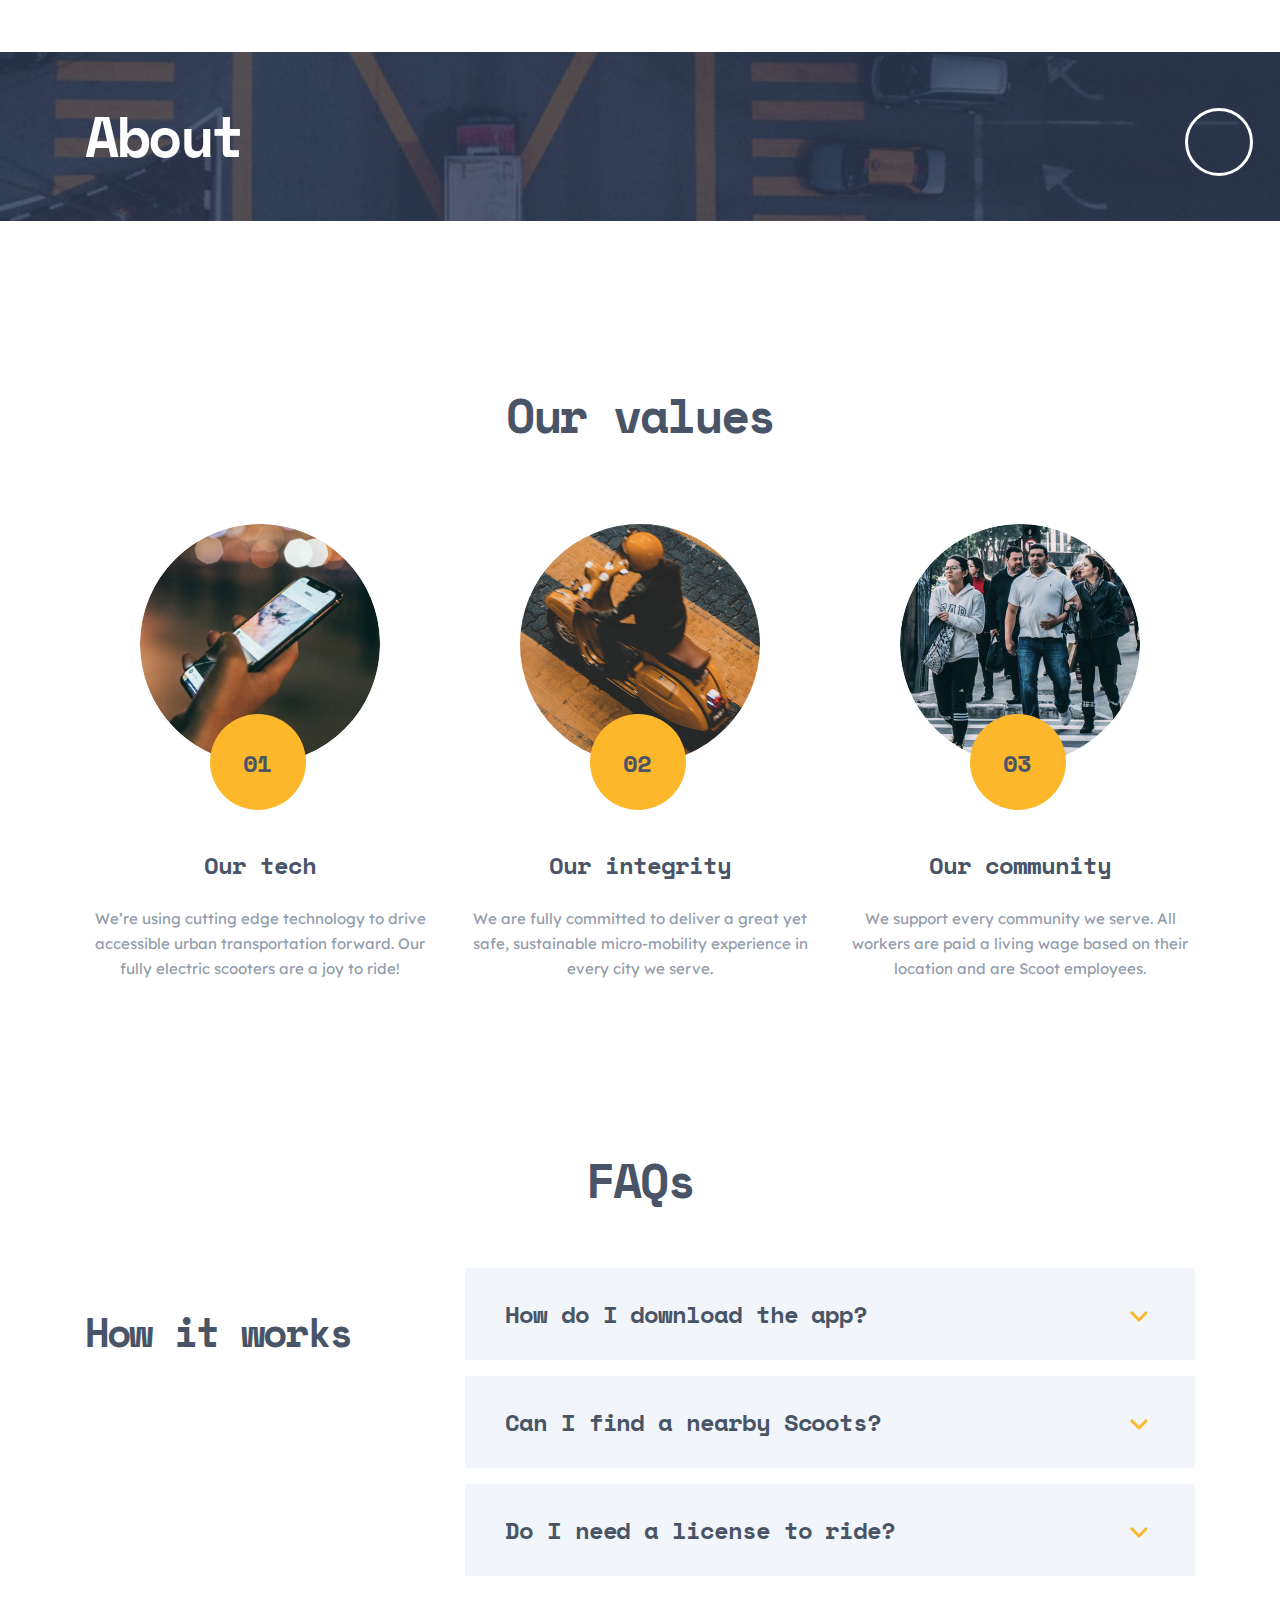
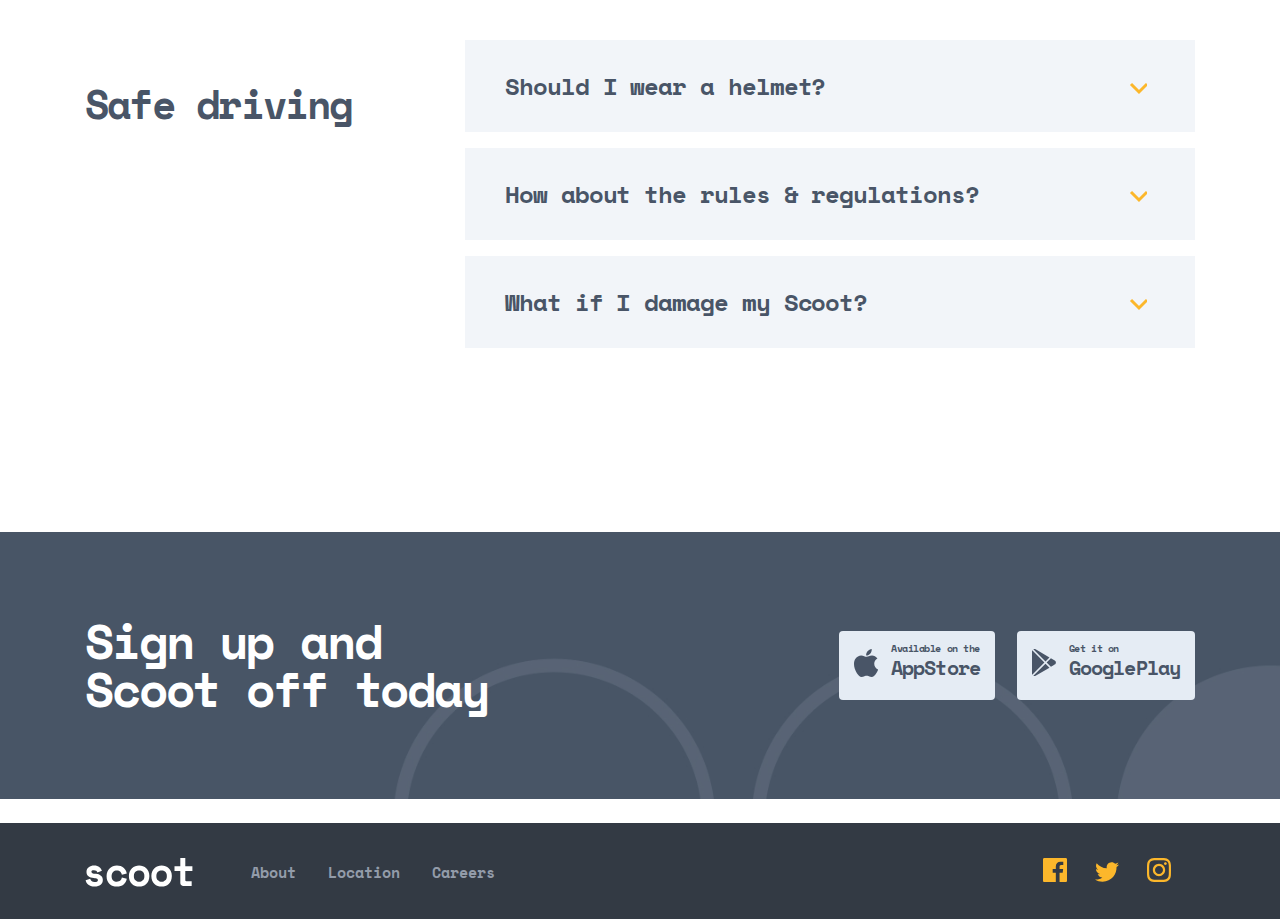
==== about.html @ e7c48f2f "dsadas" ====
<!DOCTYPE html>
<html lang="en">

<head>
  <meta charset="UTF-8">
  <meta http-equiv="X-UA-Compatible" content="IE=edge">
  <meta name="viewport" content="width=device-width, initial-scale=1.0">
  <title>About Page</title>
  <link rel="stylesheet" href="./css/normalize.css">
  <link rel="stylesheet" href="./css/main.css">
  <!-- <link rel="stylesheet" href="./css/main.min.css"> -->
</head>

<body>
  <!-- Start Header Section -->
  <header id="site-header">

  </header>
  <!-- End of Header Section -->


  <!-- Start Main Section -->
  <main id="site-main">
    <!-- Start Hero Section -->
    <section class="hero" id="hero">
      <div class="container">
        <h2 class="hero__heading">About</h2>
      </div>
    </section>

    <section class="value">
      <div class="container">
        <h2 class="value__heading">
          Our values
        </h2>

        <ul class="value__list">
          <li class="value__item">
            <img class="value__image" src="./images/value-one.jpg" width="240" height="240" alt="Value card image">
            <h3 class="value__subheading">
              Our tech
            </h3>
            <p class="value__desc">
              We’re using cutting edge technology to drive accessible urban transportation forward. Our fully electric
              scooters are a joy to ride!
            </p>
          </li>

          <li class="value__item">
            <img class="value__image" src="./images/value-two.jpg" width="240" height="240" alt="Value card image">
            <h3 class="value__subheading">
              Our integrity
            </h3>
            <p class="value__desc">
              We are fully committed to deliver a great yet safe, sustainable micro-mobility experience in every city
              we serve.
            </p>
          </li>

          <li class="value__item">
            <img class="value__image" src="./images/value-three.jpg" width="240" height="240" alt="Value card image">
            <h3 class="value__subheading">
              Our community
            </h3>
            <p class="value__desc">
              We support every community we serve. All workers are paid a living wage based on their location and are
              Scoot employees.
            </p>
          </li>
        </ul>
      </div>
    </section>

    <section class="faq">
      <div class="container">
        <h2 class="faq__heading faq__heading--modifier">FAQs</h2>
        <div class="faq__box">
          <h3 class="faq__subheading">
            How it works
          </h3>

          <ul class="faq__list">
            <li class="faq__item">
              <details class="faq__details">
                <summary class="faq__summary">
                  How do I download the app?
                </summary>
                <p class="faq__desc">
                  Yes, please do! All cities have different laws. But we strongly strongly strongly recommend always
                  wearing a helmet regardless of the local laws. We like you and we want you to be as safe as possible
                  while Scooting.
                </p>
              </details>
            </li>

            <li class="faq__item">
              <details class="faq__details">
                <summary class="faq__summary">
                  Can I find a nearby Scoots?
                </summary>
                <p class="faq__desc">
                  Yes, please do! All cities have different laws. But we strongly strongly strongly recommend always
                  wearing a helmet regardless of the local laws. We like you and we want you to be as safe as possible
                  while Scooting.
                </p>
              </details>
            </li>

            <li class="faq__item">
              <details class="faq__details">
                <summary class="faq__summary">
                  Do I need a license to ride?
                </summary>
                <p class="faq__desc">
                  Yes, please do! All cities have different laws. But we strongly strongly strongly recommend always
                  wearing a helmet regardless of the local laws. We like you and we want you to be as safe as possible
                  while Scooting.
                </p>
              </details>
            </li>
          </ul>
        </div>

        <div class="faq__box">
          <h3 class="faq__subheading">
            Safe driving
          </h3>

          <ul class="faq__list">
            <li class="faq__item">
              <details class="faq__details">
                <summary class="faq__summary">
                  Should I wear a helmet?
                </summary>
                <p class="faq__desc">
                  Yes, please do! All cities have different laws. But we strongly strongly strongly recommend always
                  wearing a helmet regardless of the local laws. We like you and we want you to be as safe as possible
                  while Scooting.
                </p>
              </details>
            </li>

            <li class="faq__item">
              <details class="faq__details">
                <summary class="faq__summary">
                  How about the rules & regulations?
                </summary>
                <p class="faq__desc">
                  Yes, please do! All cities have different laws. But we strongly strongly strongly recommend always
                  wearing a helmet regardless of the local laws. We like you and we want you to be as safe as possible
                  while Scooting.
                </p>
              </details>
            </li>

            <li class="faq__item">
              <details class="faq__details">
                <summary class="faq__summary">
                  What if I damage my Scoot?
                </summary>
                <p class="faq__desc">
                  Yes, please do! All cities have different laws. But we strongly strongly strongly recommend always
                  wearing a helmet regardless of the local laws. We like you and we want you to be as safe as possible
                  while Scooting.
                </p>
              </details>
            </li>
          </ul>
        </div>
      </div>
    </section>

    <!-- <section class="courses">
      <div class="container">
        <ul class="courses__list">
          <li class="courses__item">
            <div class="courses__content">
              <h3 class="courses__subheading">General Manager
              </h3>
              <p class="courses__desc">
                Jakarta, Indonesia
              </p>
            </div>
            <a class="courses__btn" href="#">Apply</a>
          </li>

          <li class="courses__item">
            <div class="courses__content">
              <h3 class="courses__subheading">UI/UX Designer
              </h3>
              <p class="courses__desc">
                Yokohama, Japan
              </p>
            </div>
            <a class="courses__btn" href="#">Apply</a>
          </li>

          <li class="courses__item">
            <div class="courses__content">
              <h3 class="courses__subheading">Blog Content Copywriter
              </h3>
              <p class="courses__desc">
                New York, United States
              </p>
            </div>
            <a class="courses__btn" href="#">Apply</a>
          </li>

          <li class="courses__item">
            <div class="courses__content">
              <h3 class="courses__subheading">Graphic Designer
              </h3>
              <p class="courses__desc">
                New York, United States
              </p>
            </div>
            <a class="courses__btn" href="#">Apply</a>
          </li>

          <li class="courses__item">
            <div class="courses__content">
              <h3 class="courses__subheading">Fleet Supervisor
              </h3>
              <p class="courses__desc">
                Jakarta, Indonesia
              </p>
            </div>
            <a class="courses__btn" href="#">Apply</a>
          </li>

          <li class="courses__item">
            <div class="courses__content">
              <h3 class="courses__subheading">UX Analyst
              </h3>
              <p class="courses__desc">
                London, United Kingdom
              </p>
            </div>
            <a class="courses__btn" href="#">Apply</a>
          </li>
        </ul>
      </div>
    </section> -->

    <article class="article">
      <div class="container">
        <div class="article__box">
          <div class="article__heading">
            <h2 class="article__title">
              Sign up and Scoot off today
            </h2>
          </div>

          <div class="article__links">
            <a class="article__link" href="https://www.apple.com/ru/app-store/" target="blank">
              <p class="article__subdesc">
                Available on the
              </p>
              <p class="article__download__type">
                AppStore
              </p>
            </a>

            <a class="article__link" href="https://play.google.com/store/games?hl=ru&gl=US" target="blank">
              <p class="article__subdesc">
                Get it on
              </p>
              <p class="article__download__type">
                GooglePlay
              </p>
            </a>


          </div>
        </div>
      </div>
    </article>
    <!-- End of Hero Section -->
  </main>

  <!-- End of Main Section -->

  <!-- Start Footer Section -->
  <footer class="footer" id="site-footer">
    <div class="container">
      <div class="footer__main-box">
        <div class="footer__box">
          <div class="footer__route">
            <a href="./index.html">
              <img src="./images/site-footer-logo.svg" width="108" height="29" alt="Site footer logo">
            </a>

            <nav>
              <ul class="footer__list">
                <li class="footer__item">
                  <a class="footer__link" href="#">About</a>
                </li>

                <li class="footer__item">
                  <a class="footer__link" href="#">Location</a>
                </li>

                <li class="footer__item">
                  <a class="footer__link" href="#">Careers</a>
                </li>
              </ul>
            </nav>
          </div>
        </div>

        <div class="footer__social__box">
          <a class="footer__social__item" href="https://www.facebook.com/" target="blank">
            <svg width="24" height="24" viewBox="0 0 24 24" fill="currentColor" xmlns="http://www.w3.org/2000/svg">
              <path
                d="M22.675 0H1.325C0.593 0 0 0.593 0 1.325V22.676C0 23.407 0.593 24 1.325 24H12.82V14.706H9.692V11.084H12.82V8.413C12.82 5.313 14.713 3.625 17.479 3.625C18.804 3.625 19.942 3.724 20.274 3.768V7.008L18.356 7.009C16.852 7.009 16.561 7.724 16.561 8.772V11.085H20.148L19.681 14.707H16.561V24H22.677C23.407 24 24 23.407 24 22.675V1.325C24 0.593 23.407 0 22.675 0Z"
                fill="currentColor" />
            </svg>

          </a>

          <a class="footer__social__item" href="https://twitter.com/?lang=ru" target="blank">
            <svg width="24" height="20" viewBox="0 0 24 20" fill="currentColor" xmlns="http://www.w3.org/2000/svg">
              <path
                d="M24 2.557C23.117 2.949 22.168 3.213 21.172 3.332C22.189 2.723 22.97 1.758 23.337 0.608001C22.386 1.172 21.332 1.582 20.21 1.803C19.313 0.846001 18.032 0.248001 16.616 0.248001C13.437 0.248001 11.101 3.214 11.819 6.293C7.728 6.088 4.1 4.128 1.671 1.149C0.381 3.362 1.002 6.257 3.194 7.723C2.388 7.697 1.628 7.476 0.965 7.107C0.911 9.388 2.546 11.522 4.914 11.997C4.221 12.185 3.462 12.229 2.69 12.081C3.316 14.037 5.134 15.46 7.29 15.5C5.22 17.123 2.612 17.848 0 17.54C2.179 18.937 4.768 19.752 7.548 19.752C16.69 19.752 21.855 12.031 21.543 5.106C22.505 4.411 23.34 3.544 24 2.557Z"
                fill="currentColor" />
            </svg>

          </a>

          <a class="footer__social__item" href="https://www.instagram.com/" target="blank">
            <svg width="24" height="24" viewBox="0 0 24 24" fill="currentColor" xmlns="http://www.w3.org/2000/svg">
              <path fill-rule="evenodd" clip-rule="evenodd"
                d="M12 0C8.741 0 8.333 0.014 7.053 0.072C2.695 0.272 0.273 2.69 0.073 7.052C0.014 8.333 0 8.741 0 12C0 15.259 0.014 15.668 0.072 16.948C0.272 21.306 2.69 23.728 7.052 23.928C8.333 23.986 8.741 24 12 24C15.259 24 15.668 23.986 16.948 23.928C21.302 23.728 23.73 21.31 23.927 16.948C23.986 15.668 24 15.259 24 12C24 8.741 23.986 8.333 23.928 7.053C23.732 2.699 21.311 0.273 16.949 0.073C15.668 0.014 15.259 0 12 0ZM12 2.163C15.204 2.163 15.584 2.175 16.85 2.233C20.102 2.381 21.621 3.924 21.769 7.152C21.827 8.417 21.838 8.797 21.838 12.001C21.838 15.206 21.826 15.585 21.769 16.85C21.62 20.075 20.105 21.621 16.85 21.769C15.584 21.827 15.206 21.839 12 21.839C8.796 21.839 8.416 21.827 7.151 21.769C3.891 21.62 2.38 20.07 2.232 16.849C2.174 15.584 2.162 15.205 2.162 12C2.162 8.796 2.175 8.417 2.232 7.151C2.381 3.924 3.896 2.38 7.151 2.232C8.417 2.175 8.796 2.163 12 2.163ZM5.838 12C5.838 8.597 8.597 5.838 12 5.838C15.403 5.838 18.162 8.597 18.162 12C18.162 15.404 15.403 18.163 12 18.163C8.597 18.163 5.838 15.403 5.838 12ZM12 16C9.791 16 8 14.21 8 12C8 9.791 9.791 8 12 8C14.209 8 16 9.791 16 12C16 14.21 14.209 16 12 16ZM16.965 5.595C16.965 4.8 17.61 4.155 18.406 4.155C19.201 4.155 19.845 4.8 19.845 5.595C19.845 6.39 19.201 7.035 18.406 7.035C17.61 7.035 16.965 6.39 16.965 5.595Z"
                fill="currentColor" />
            </svg>
          </a>
        </div>
      </div>
    </div>
  </footer>
  <!-- End of Footer Section-->

</body>

</html>
---- css/main.css ----
/* Variables */
:root {
  --main-white-color: #ffffff;
  --main-text-yellow-color : #FCB72B;
  --main-darkNavy-color : #495567;
  --main-dimGrey-color : #939CAA;
  --main-lightGrey-color : #E5ECF4;;
  --main-snow-color : #F2F5F9;;
  --main-lgihtYellow-color : #FFF4DF;
}


@font-face {
  font-family: 'Space Mono';
  font-style: normal;
  font-weight: 400;
  src: url('../fonts/space-mono-v11-latin-regular.woff2') format('woff2'),
  url('../fonts/space-mono-v11-latin-regular.woff') format('woff');
}

@font-face {
  font-family: 'Space Mono';
  font-style: normal;
  font-weight: 700;
  src: url('../fonts/space-mono-v11-latin-700.woff2') format('woff2'),
  url('../fonts/space-mono-v11-latin-700.woff') format('woff');
}

@font-face {
  font-family: 'Lexend Deca';
  font-style: normal;
  font-weight: 400;
  src: url('../fonts/lexend-deca-v16-latin-regular.woff2') format('woff2'),
  url('../fonts/lexend-deca-v16-latin-regular.woff') format('woff');
}

/* General */
* {
  box-sizing: border-box;
}

html {
  height: 100%;
}

img {
  display: block;
  height: auto;
}

ul{
  margin: 0;
  padding: 0;
  list-style: none;
}

a{
  display: inline-block;
  text-decoration: none;
}

body {
  display: flex;
  flex-direction: column;
  height: 100%;
  margin: 0;
  padding: 0;
  overflow-x: hidden;
}

.visually-hidden {
  position: absolute;
  width: 1px;
  height: 1px;
  margin: -1px;
  padding: 0;
  border: 0;
  white-space: nowrap;
  clip-path: inset(100%);
  clip: rect(0 0 0 0);
  overflow: hidden;
}

/* Container */
.container {
  max-width: 1150px;
  margin: 0 auto;
  padding: 0 20px;
}

/* Sticky-Footer */
.site-main {
  flex-grow: 1;
}

.hero{
  position: relative;
  padding: 62px 0;
  background-image: url("../images/about-bg.jpg");
  background-repeat: no-repeat;
  background-size: contain;
  background-position: center;
}

.hero--careers{
  background-image: url("../images/careers-bg.jpg");
}

.hero::after{
  position: absolute;
  content: "";
  top: 40%;
  right: calc(50% + -798px);
  width: 62px;
  height: 62px;
  border-radius: 50%;
  background-color: var(--main-white-color);
  border: 3px solid var(--main-white-color);
  border-color: var(--main-white-color);
  cursor: pointer;
}

.hero::before{
  position: absolute;
  content: "";
  top: 40%;
  right: calc(50% + -708px);
  width: 62px;
  height: 62px;
  border-radius: 50%;
  background-color: transparent;
  border: 3px solid var(--main-white-color);
  border-color: var(--main-white-color);
  cursor: pointer;
}

.hero__heading{
  position: relative;
  font-family: 'Space Mono';
  font-weight: 700;
  font-size: 56px;
  line-height: 56px;
  letter-spacing: -2.5px;
  color: var(--main-white-color);
}

.hero__heading::after{
  position: absolute;
  content: "";
  top: 0%;
  right: -58px;
  width: 62px;
  height: 62px;
  border-radius: 50%;
  background-color: transparent;
  border: 3px solid var(--main-white-color);
  border-color: var(--main-white-color);
  cursor: pointer;
}

.value{
  padding-top: 78px;
}

.value__heading,
.faq__heading
{
  margin-bottom: 85px;
  font-family: 'Space Mono';
  font-weight: 700;
  font-size: 48px;
  line-height: 48px;
  text-align: center;
  letter-spacing: -2.14286px;
  color: var(--main-darkNavy-color);
}

.faq__heading--modifier{
  margin-bottom: 64px;
}

.value__list{
  display: flex;
  align-items: center;
}

.value__item{
  position: relative;
  width: 350px;
}

.value__item:nth-child(1):before{
  position: absolute;
  top: 190px;
  left: 125px;
  width: 96px;
  height: 96px;
  content: "";
  background-color: var(--main-text-yellow-color);
  border-radius: 50px;
}

.value__item:nth-child(1)::after{
  position: absolute;
  top: 225px;
  right: 47%;
  content: "01";
  font-family: 'Space Mono';
  font-weight: 700;
  font-size: 24px;
  line-height: 28px;
  text-align: center;
  letter-spacing: -1.07143px;
  color: var(--main-darkNavy-color);
}

.value__item:nth-child(2):before{
  position: absolute;
  top: 190px;
  left: 125px;
  width: 96px;
  height: 96px;
  content: "";
  background-color: var(--main-text-yellow-color);
  border-radius: 50px;
}

.value__item:nth-child(2)::after{
  position: absolute;
  top: 225px;
  right: 47%;
  content: "02";
  font-family: 'Space Mono';
  font-weight: 700;
  font-size: 24px;
  line-height: 28px;
  text-align: center;
  letter-spacing: -1.07143px;
  color: var(--main-darkNavy-color);
}

.value__item:nth-child(3):before{
  position: absolute;
  top: 190px;
  left: 125px;
  width: 96px;
  height: 96px;
  content: "";
  background-color: var(--main-text-yellow-color);
  border-radius: 50px;
}

.value__item:nth-child(3)::after{
  position: absolute;
  top: 225px;
  right: 47%;
  content: "03";
  font-family: 'Space Mono';
  font-weight: 700;
  font-size: 24px;
  line-height: 28px;
  text-align: center;
  letter-spacing: -1.07143px;
  color: var(--main-darkNavy-color);
}


.value__item:nth-child(2){
  margin-right: 30px;
  margin-left: 30px;
}

.value__image{
  margin: 0 auto;
  border-radius: 50%;
}

.value__subheading{
  margin-top: 87px;
  margin-bottom: 27px;
  font-family: 'Space Mono';
  font-weight: 700;
  font-size: 24px;
  line-height: 28px;
  text-align: center;
  letter-spacing: -1.07143px;
  color: var(--main-darkNavy-color);
}

.value__desc{
  font-family: 'Lexend Deca';
  font-weight: 400;
  font-size: 15px;
  line-height: 25px;
  text-align: center;
  color: var(--main-dimGrey-color);
}


.faq{
  padding-top: 120px;
  padding-bottom: 160px;
}

.faq__box{
  display: flex;
  justify-content: space-between;
  margin-bottom: 64px;
}

.faq__box:last-child{
  margin-bottom: 0px;
}

.faq__subheading{
  font-family: 'Space Mono';
  font-weight: 700;
  font-size: 40px;
  line-height: 48px;
  letter-spacing: -1.78571px;
  color: var(--main-darkNavy-color);
}

.faq__item{
  width: 730px;
  margin-bottom: 16px;
  padding-top: 32px;
  padding-bottom: 32px;
  padding-left: 40px;
  background-color: var(--main-snow-color);
}

.faq__item:hover{
  background-color: var(--main-lgihtYellow-color);
  cursor: pointer;
}

.faq__item:last-child{
  margin-bottom: 0;
}

.faq__details{
  width: 650px;
}

.faq__summary{
  position: relative;
  font-family: 'Space Mono';
  font-weight: 700;
  font-size: 24px;
  line-height: 28px;
  letter-spacing: -1.07143px;
  color: var(--main-darkNavy-color);
  list-style: none;
}

.faq__summary::after{
  position: absolute;
  content: "";
  background: url("../images/open-icon.svg") no-repeat;
  width: 26px;
  height: 18px;
  right: 0;
  top: 10px;
  transition: transform 0.8s ease;
}

.faq__details[open] .faq__summary::after{
 transform: rotate(180deg);
}

.faq__desc{
  font-family: 'Lexend Deca';
  font-weight: 400;
  font-size: 15px;
  line-height: 25px;
  color: var(--main-darkNavy-color);
}

.courses{
  padding-top: 120px;
}

.courses__item{
  margin: 0 auto;
  display: flex;
  align-items: center;
  justify-content: space-between;
  margin-bottom: 24px;
  padding-bottom: 7px;
  padding-right: 64px;
  padding-left: 40px;
  background-color: var(--main-snow-color);
}

.courses__subheading{
  margin-bottom: -10px;
  font-family: 'Space Mono';
  font-weight: 700;
  font-size: 24px;
  line-height: 28px;
  letter-spacing: -1.07143px;
  color: var(--main-darkNavy-color);
}

.courses__desc{
  font-family: 'Lexend Deca';
  font-weight: 400;
  font-size: 15px;
  line-height: 25px;
  color: var(--main-darkNavy-color);
}

.courses__btn{
  padding: 14px 67px;
  background-color: var(--main-text-yellow-color);
  font-family: 'Space Mono';
  font-weight: 700;
  font-size: 15px;
  line-height: 25px;
  text-align: center;
  color: var(--main-white-color);
  border: 2px solid transparent;
}

.courses__btn:hover{
  border: 2px solid var(--main-text-yellow-color);
  color: var(--main-text-yellow-color);
  background-color: transparent;
}

.article{
  padding: 70px 0;
  background-image: url("../images/article-bg.jpg");
  background-repeat: no-repeat;
  background-position: center;
  background-size: contain;
}

.article__box{
  display: flex;
  align-items: center;
  justify-content: space-between;
}

.article__link{
  position: relative;
  padding-left: 52px;
  padding-right: 15px;
  background: var(--main-lightGrey-color);
  border-radius: 4px;  
}

.article__link::before{
  position: absolute;
  top: 18px;
  left: 15px;
  content: "";
  background-image: url("../images/ios.svg");
  background-repeat: no-repeat;
  width: 24px;
  height: 35px;
}

.article__link:nth-child(2)::before{
  position: absolute;
  top: 18px;
  left: 15px;
  content: "";
  background-image: url("../images/google-play.svg");
  background-repeat: no-repeat;
  width: 24px;
  height: 35px;
}

.article__link:nth-child(2){
  margin-left: 18px;
}

.article__subdesc{
  margin-bottom: -20px;
  font-family: 'Space Mono';
  font-style: normal;
  font-weight: 700;
  font-size: 10px;
  line-height: 15px;
  letter-spacing: -0.446429px;
  color: var(--main-darkNavy-color);
}

.article__download__type{
  font-family: 'Space Mono';
  font-style: normal;
  font-weight: 700;
  font-size: 20px;
  line-height: 24px;
  letter-spacing: -0.892857px;
  color: var(--main-darkNavy-color);
}





.article__heading{
  width: 415px;
}

.article__title{
  font-family: 'Space Mono';
  font-weight: 700;
  font-size: 48px;
  line-height: 48px;
  letter-spacing: -2.14286px;
  color: var(--main-white-color);
}

.footer{
  padding-top: 35px;
  padding-bottom: 32px;
  background-color: #333A44;
}

.footer__main-box{
  display: flex;
  align-items: center;
  justify-content: space-between;
}

.footer__box{
  display: flex;
}

.footer__route{
  display: flex;
  align-items: center;
}

.footer__list{
  display: flex;
  margin-left: 58px;
}

.footer__item{
  margin-right: 32px;
}

.footer__link{
  font-family: 'Space Mono';
  font-weight: 700;
  font-size: 15px;
  line-height: 25px;
  color: var(--main-dimGrey-color);
}

.footer__social__item{
  margin-right: 24px;
  color: var(--main-text-yellow-color);
}

.footer__social__item:hover{
  color: var(--main-white-color);
}
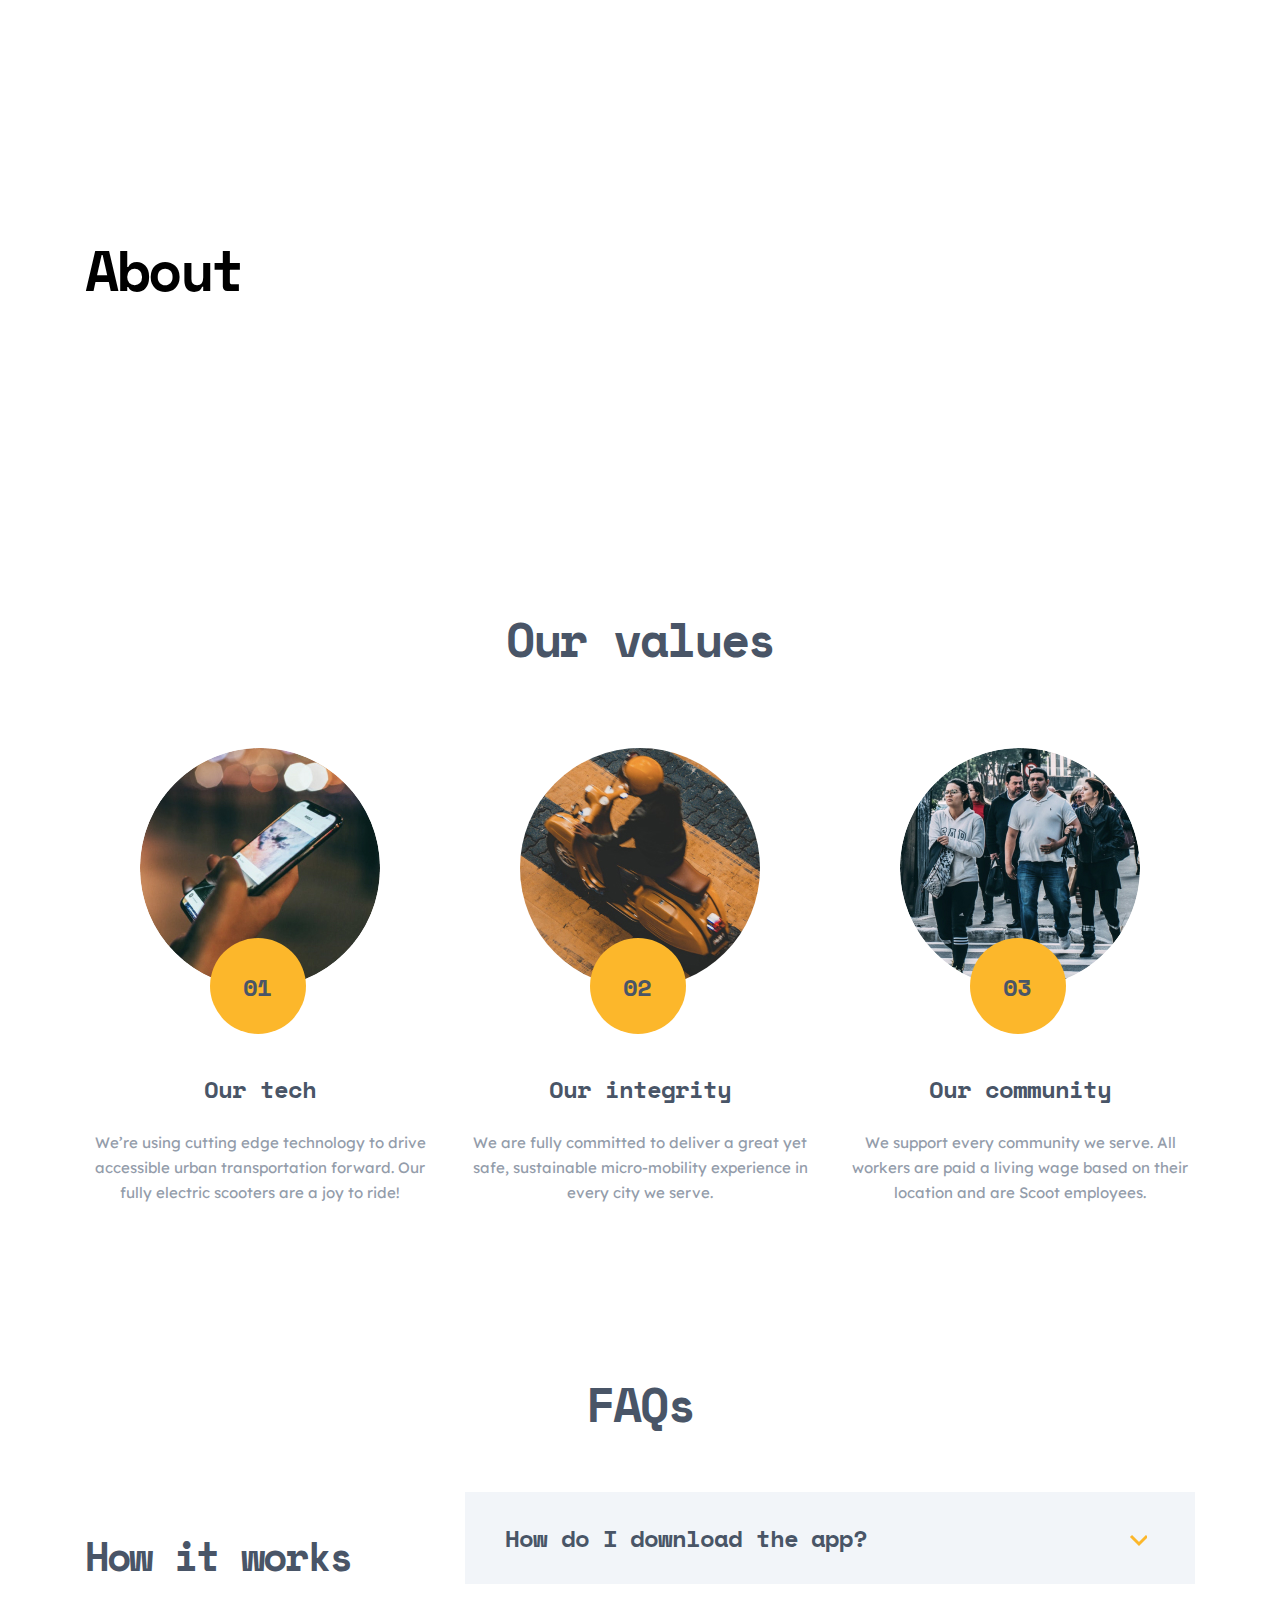
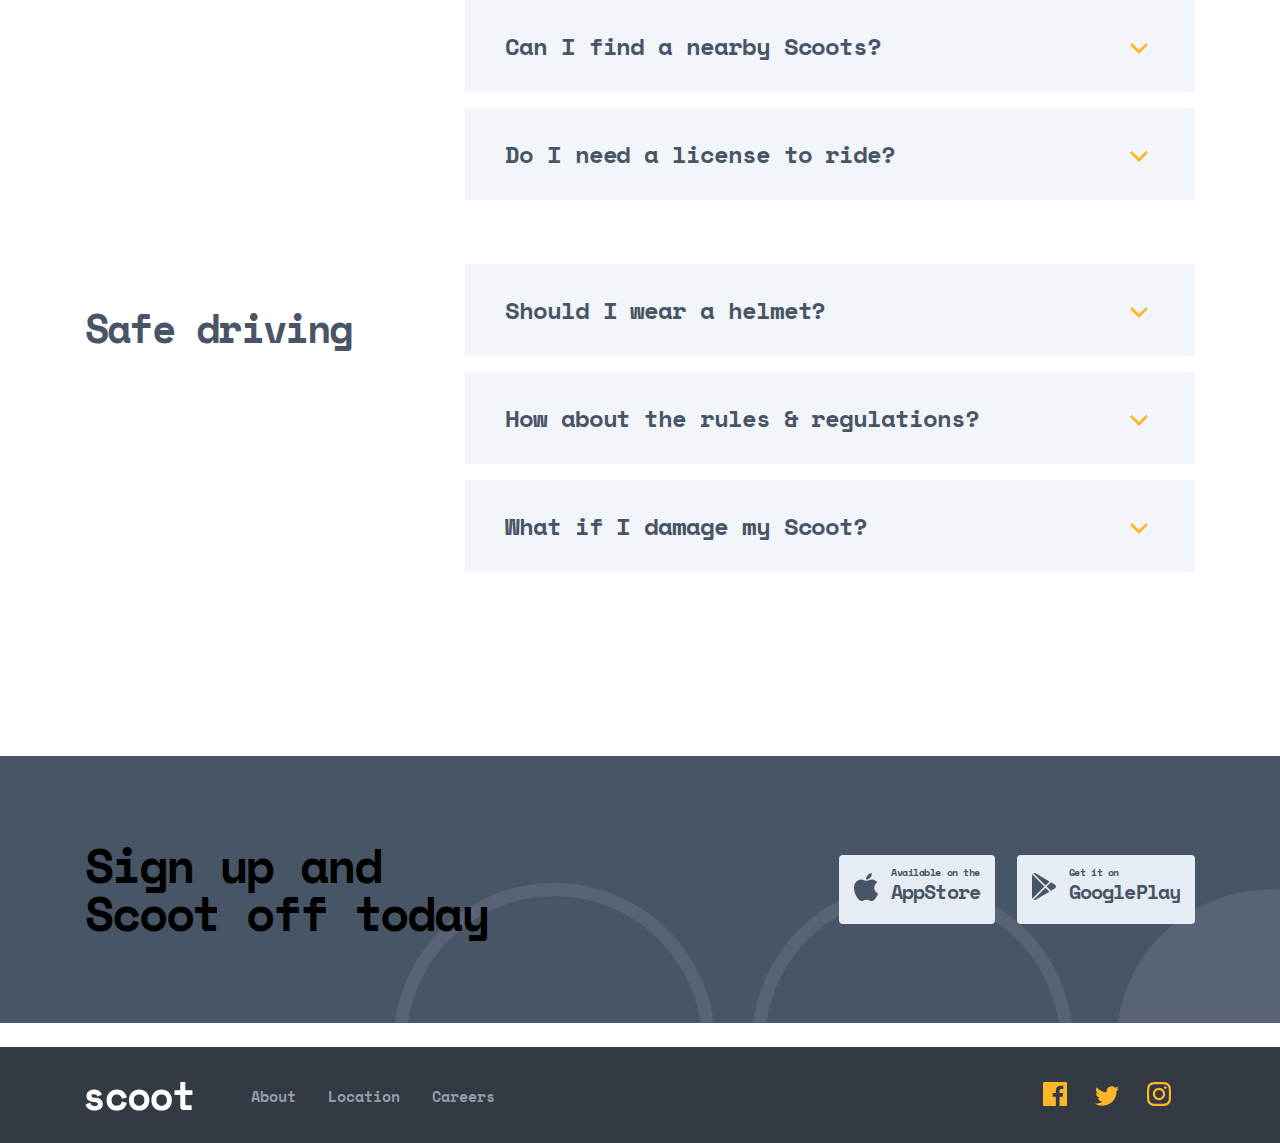
==== commit 2632be07: "mana boldi manmca" ====
--- a/about.html
+++ b/about.html
@@ -1,345 +1,366 @@
-<!DOCTYPE html>
-<html lang="en">
-
-<head>
-  <meta charset="UTF-8">
-  <meta http-equiv="X-UA-Compatible" content="IE=edge">
-  <meta name="viewport" content="width=device-width, initial-scale=1.0">
-  <title>About Page</title>
-  <link rel="stylesheet" href="./css/normalize.css">
-  <link rel="stylesheet" href="./css/main.css">
-  <!-- <link rel="stylesheet" href="./css/main.min.css"> -->
-</head>
-
-<body>
-  <!-- Start Header Section -->
-  <header id="site-header">
-
-  </header>
-  <!-- End of Header Section -->
-
-
-  <!-- Start Main Section -->
-  <main id="site-main">
-    <!-- Start Hero Section -->
-    <section class="hero" id="hero">
-      <div class="container">
-        <h2 class="hero__heading">About</h2>
-      </div>
-    </section>
-
-    <section class="value">
-      <div class="container">
-        <h2 class="value__heading">
-          Our values
-        </h2>
-
-        <ul class="value__list">
-          <li class="value__item">
-            <img class="value__image" src="./images/value-one.jpg" width="240" height="240" alt="Value card image">
-            <h3 class="value__subheading">
-              Our tech
-            </h3>
-            <p class="value__desc">
-              We’re using cutting edge technology to drive accessible urban transportation forward. Our fully electric
-              scooters are a joy to ride!
-            </p>
-          </li>
-
-          <li class="value__item">
-            <img class="value__image" src="./images/value-two.jpg" width="240" height="240" alt="Value card image">
-            <h3 class="value__subheading">
-              Our integrity
-            </h3>
-            <p class="value__desc">
-              We are fully committed to deliver a great yet safe, sustainable micro-mobility experience in every city
-              we serve.
-            </p>
-          </li>
-
-          <li class="value__item">
-            <img class="value__image" src="./images/value-three.jpg" width="240" height="240" alt="Value card image">
-            <h3 class="value__subheading">
-              Our community
-            </h3>
-            <p class="value__desc">
-              We support every community we serve. All workers are paid a living wage based on their location and are
-              Scoot employees.
-            </p>
-          </li>
-        </ul>
-      </div>
-    </section>
-
-    <section class="faq">
-      <div class="container">
-        <h2 class="faq__heading faq__heading--modifier">FAQs</h2>
-        <div class="faq__box">
-          <h3 class="faq__subheading">
-            How it works
-          </h3>
-
-          <ul class="faq__list">
-            <li class="faq__item">
-              <details class="faq__details">
-                <summary class="faq__summary">
-                  How do I download the app?
-                </summary>
-                <p class="faq__desc">
-                  Yes, please do! All cities have different laws. But we strongly strongly strongly recommend always
-                  wearing a helmet regardless of the local laws. We like you and we want you to be as safe as possible
-                  while Scooting.
-                </p>
-              </details>
-            </li>
-
-            <li class="faq__item">
-              <details class="faq__details">
-                <summary class="faq__summary">
-                  Can I find a nearby Scoots?
-                </summary>
-                <p class="faq__desc">
-                  Yes, please do! All cities have different laws. But we strongly strongly strongly recommend always
-                  wearing a helmet regardless of the local laws. We like you and we want you to be as safe as possible
-                  while Scooting.
-                </p>
-              </details>
-            </li>
-
-            <li class="faq__item">
-              <details class="faq__details">
-                <summary class="faq__summary">
-                  Do I need a license to ride?
-                </summary>
-                <p class="faq__desc">
-                  Yes, please do! All cities have different laws. But we strongly strongly strongly recommend always
-                  wearing a helmet regardless of the local laws. We like you and we want you to be as safe as possible
-                  while Scooting.
-                </p>
-              </details>
-            </li>
-          </ul>
-        </div>
-
-        <div class="faq__box">
-          <h3 class="faq__subheading">
-            Safe driving
-          </h3>
-
-          <ul class="faq__list">
-            <li class="faq__item">
-              <details class="faq__details">
-                <summary class="faq__summary">
-                  Should I wear a helmet?
-                </summary>
-                <p class="faq__desc">
-                  Yes, please do! All cities have different laws. But we strongly strongly strongly recommend always
-                  wearing a helmet regardless of the local laws. We like you and we want you to be as safe as possible
-                  while Scooting.
-                </p>
-              </details>
-            </li>
-
-            <li class="faq__item">
-              <details class="faq__details">
-                <summary class="faq__summary">
-                  How about the rules & regulations?
-                </summary>
-                <p class="faq__desc">
-                  Yes, please do! All cities have different laws. But we strongly strongly strongly recommend always
-                  wearing a helmet regardless of the local laws. We like you and we want you to be as safe as possible
-                  while Scooting.
-                </p>
-              </details>
-            </li>
-
-            <li class="faq__item">
-              <details class="faq__details">
-                <summary class="faq__summary">
-                  What if I damage my Scoot?
-                </summary>
-                <p class="faq__desc">
-                  Yes, please do! All cities have different laws. But we strongly strongly strongly recommend always
-                  wearing a helmet regardless of the local laws. We like you and we want you to be as safe as possible
-                  while Scooting.
-                </p>
-              </details>
-            </li>
-          </ul>
-        </div>
-      </div>
-    </section>
-
-    <!-- <section class="courses">
-      <div class="container">
-        <ul class="courses__list">
-          <li class="courses__item">
-            <div class="courses__content">
-              <h3 class="courses__subheading">General Manager
-              </h3>
-              <p class="courses__desc">
-                Jakarta, Indonesia
-              </p>
-            </div>
-            <a class="courses__btn" href="#">Apply</a>
-          </li>
-
-          <li class="courses__item">
-            <div class="courses__content">
-              <h3 class="courses__subheading">UI/UX Designer
-              </h3>
-              <p class="courses__desc">
-                Yokohama, Japan
-              </p>
-            </div>
-            <a class="courses__btn" href="#">Apply</a>
-          </li>
-
-          <li class="courses__item">
-            <div class="courses__content">
-              <h3 class="courses__subheading">Blog Content Copywriter
-              </h3>
-              <p class="courses__desc">
-                New York, United States
-              </p>
-            </div>
-            <a class="courses__btn" href="#">Apply</a>
-          </li>
-
-          <li class="courses__item">
-            <div class="courses__content">
-              <h3 class="courses__subheading">Graphic Designer
-              </h3>
-              <p class="courses__desc">
-                New York, United States
-              </p>
-            </div>
-            <a class="courses__btn" href="#">Apply</a>
-          </li>
-
-          <li class="courses__item">
-            <div class="courses__content">
-              <h3 class="courses__subheading">Fleet Supervisor
-              </h3>
-              <p class="courses__desc">
-                Jakarta, Indonesia
-              </p>
-            </div>
-            <a class="courses__btn" href="#">Apply</a>
-          </li>
-
-          <li class="courses__item">
-            <div class="courses__content">
-              <h3 class="courses__subheading">UX Analyst
-              </h3>
-              <p class="courses__desc">
-                London, United Kingdom
-              </p>
-            </div>
-            <a class="courses__btn" href="#">Apply</a>
-          </li>
-        </ul>
-      </div>
-    </section> -->
-
-    <article class="article">
-      <div class="container">
-        <div class="article__box">
-          <div class="article__heading">
-            <h2 class="article__title">
-              Sign up and Scoot off today
-            </h2>
-          </div>
-
-          <div class="article__links">
-            <a class="article__link" href="https://www.apple.com/ru/app-store/" target="blank">
-              <p class="article__subdesc">
-                Available on the
-              </p>
-              <p class="article__download__type">
-                AppStore
-              </p>
-            </a>
-
-            <a class="article__link" href="https://play.google.com/store/games?hl=ru&gl=US" target="blank">
-              <p class="article__subdesc">
-                Get it on
-              </p>
-              <p class="article__download__type">
-                GooglePlay
-              </p>
-            </a>
-
-
-          </div>
-        </div>
-      </div>
-    </article>
-    <!-- End of Hero Section -->
-  </main>
-
-  <!-- End of Main Section -->
-
-  <!-- Start Footer Section -->
-  <footer class="footer" id="site-footer">
-    <div class="container">
-      <div class="footer__main-box">
-        <div class="footer__box">
-          <div class="footer__route">
-            <a href="./index.html">
-              <img src="./images/site-footer-logo.svg" width="108" height="29" alt="Site footer logo">
-            </a>
-
-            <nav>
-              <ul class="footer__list">
-                <li class="footer__item">
-                  <a class="footer__link" href="#">About</a>
-                </li>
-
-                <li class="footer__item">
-                  <a class="footer__link" href="#">Location</a>
-                </li>
-
-                <li class="footer__item">
-                  <a class="footer__link" href="#">Careers</a>
-                </li>
-              </ul>
-            </nav>
-          </div>
-        </div>
-
-        <div class="footer__social__box">
-          <a class="footer__social__item" href="https://www.facebook.com/" target="blank">
-            <svg width="24" height="24" viewBox="0 0 24 24" fill="currentColor" xmlns="http://www.w3.org/2000/svg">
-              <path
-                d="M22.675 0H1.325C0.593 0 0 0.593 0 1.325V22.676C0 23.407 0.593 24 1.325 24H12.82V14.706H9.692V11.084H12.82V8.413C12.82 5.313 14.713 3.625 17.479 3.625C18.804 3.625 19.942 3.724 20.274 3.768V7.008L18.356 7.009C16.852 7.009 16.561 7.724 16.561 8.772V11.085H20.148L19.681 14.707H16.561V24H22.677C23.407 24 24 23.407 24 22.675V1.325C24 0.593 23.407 0 22.675 0Z"
-                fill="currentColor" />
-            </svg>
-
-          </a>
-
-          <a class="footer__social__item" href="https://twitter.com/?lang=ru" target="blank">
-            <svg width="24" height="20" viewBox="0 0 24 20" fill="currentColor" xmlns="http://www.w3.org/2000/svg">
-              <path
-                d="M24 2.557C23.117 2.949 22.168 3.213 21.172 3.332C22.189 2.723 22.97 1.758 23.337 0.608001C22.386 1.172 21.332 1.582 20.21 1.803C19.313 0.846001 18.032 0.248001 16.616 0.248001C13.437 0.248001 11.101 3.214 11.819 6.293C7.728 6.088 4.1 4.128 1.671 1.149C0.381 3.362 1.002 6.257 3.194 7.723C2.388 7.697 1.628 7.476 0.965 7.107C0.911 9.388 2.546 11.522 4.914 11.997C4.221 12.185 3.462 12.229 2.69 12.081C3.316 14.037 5.134 15.46 7.29 15.5C5.22 17.123 2.612 17.848 0 17.54C2.179 18.937 4.768 19.752 7.548 19.752C16.69 19.752 21.855 12.031 21.543 5.106C22.505 4.411 23.34 3.544 24 2.557Z"
-                fill="currentColor" />
-            </svg>
-
-          </a>
-
-          <a class="footer__social__item" href="https://www.instagram.com/" target="blank">
-            <svg width="24" height="24" viewBox="0 0 24 24" fill="currentColor" xmlns="http://www.w3.org/2000/svg">
-              <path fill-rule="evenodd" clip-rule="evenodd"
-                d="M12 0C8.741 0 8.333 0.014 7.053 0.072C2.695 0.272 0.273 2.69 0.073 7.052C0.014 8.333 0 8.741 0 12C0 15.259 0.014 15.668 0.072 16.948C0.272 21.306 2.69 23.728 7.052 23.928C8.333 23.986 8.741 24 12 24C15.259 24 15.668 23.986 16.948 23.928C21.302 23.728 23.73 21.31 23.927 16.948C23.986 15.668 24 15.259 24 12C24 8.741 23.986 8.333 23.928 7.053C23.732 2.699 21.311 0.273 16.949 0.073C15.668 0.014 15.259 0 12 0ZM12 2.163C15.204 2.163 15.584 2.175 16.85 2.233C20.102 2.381 21.621 3.924 21.769 7.152C21.827 8.417 21.838 8.797 21.838 12.001C21.838 15.206 21.826 15.585 21.769 16.85C21.62 20.075 20.105 21.621 16.85 21.769C15.584 21.827 15.206 21.839 12 21.839C8.796 21.839 8.416 21.827 7.151 21.769C3.891 21.62 2.38 20.07 2.232 16.849C2.174 15.584 2.162 15.205 2.162 12C2.162 8.796 2.175 8.417 2.232 7.151C2.381 3.924 3.896 2.38 7.151 2.232C8.417 2.175 8.796 2.163 12 2.163ZM5.838 12C5.838 8.597 8.597 5.838 12 5.838C15.403 5.838 18.162 8.597 18.162 12C18.162 15.404 15.403 18.163 12 18.163C8.597 18.163 5.838 15.403 5.838 12ZM12 16C9.791 16 8 14.21 8 12C8 9.791 9.791 8 12 8C14.209 8 16 9.791 16 12C16 14.21 14.209 16 12 16ZM16.965 5.595C16.965 4.8 17.61 4.155 18.406 4.155C19.201 4.155 19.845 4.8 19.845 5.595C19.845 6.39 19.201 7.035 18.406 7.035C17.61 7.035 16.965 6.39 16.965 5.595Z"
-                fill="currentColor" />
-            </svg>
-          </a>
-        </div>
-      </div>
-    </div>
-  </footer>
-  <!-- End of Footer Section-->
-
-</body>
-
+<!DOCTYPE html>
+<html lang="en">
+
+<head>
+    <meta charset="UTF-8">
+    <meta http-equiv="X-UA-Compatible" content="IE=edge">
+    <meta name="viewport" content="width=device-width, initial-scale=1.0">
+    <title>About Page</title>
+    <link rel="stylesheet" href="./css/normalize.css">
+    <link rel="stylesheet" href="./css/main.css">
+    <!-- <link rel="stylesheet" href="./css/main.min.css"> -->
+</head>
+
+<body>
+    <!-- Start Header Section -->
+    <header id="site-header">
+        <!-- Header -->
+    </header>
+    <!-- End of Header Section -->
+
+
+    <!-- Start Main Section -->
+    <main id="site-main">
+        <!-- Start Hero Section -->
+        <section class="hero" id="hero">
+            <div class="container">
+                <h2 class="hero__heading">About</h2>
+            </div>
+        </section>
+
+        <section class="value">
+            <div class="container">
+                <h2 class="value__heading">
+                    Our values
+                </h2>
+
+                <ul class="value__list">
+                    <li class="value__item">
+                        <img class="value__image" src="./images/value-one.jpg" width="240" height="240"
+                            alt="Value card image">
+                        <h3 class="value__subheading">
+                            Our tech
+                        </h3>
+                        <p class="value__desc">
+                            We’re using cutting edge technology to drive accessible urban transportation forward. Our
+                            fully electric
+                            scooters are a joy to ride!
+                        </p>
+                    </li>
+
+                    <li class="value__item">
+                        <img class="value__image" src="./images/value-two.jpg" width="240" height="240"
+                            alt="Value card image">
+                        <h3 class="value__subheading">
+                            Our integrity
+                        </h3>
+                        <p class="value__desc">
+                            We are fully committed to deliver a great yet safe, sustainable micro-mobility experience in
+                            every city
+                            we serve.
+                        </p>
+                    </li>
+
+                    <li class="value__item">
+                        <img class="value__image" src="./images/value-three.jpg" width="240" height="240"
+                            alt="Value card image">
+                        <h3 class="value__subheading">
+                            Our community
+                        </h3>
+                        <p class="value__desc">
+                            We support every community we serve. All workers are paid a living wage based on their
+                            location and are
+                            Scoot employees.
+                        </p>
+                    </li>
+                </ul>
+            </div>
+        </section>
+
+        <section class="faq">
+            <div class="container">
+                <h2 class="faq__heading faq__heading--modifier">FAQs</h2>
+                <div class="faq__box">
+                    <h3 class="faq__subheading">
+                        How it works
+                    </h3>
+
+                    <ul class="faq__list">
+                        <li class="faq__item">
+                            <details class="faq__details">
+                                <summary class="faq__summary">
+                                    How do I download the app?
+                                </summary>
+                                <p class="faq__desc">
+                                    Yes, please do! All cities have different laws. But we strongly strongly strongly
+                                    recommend always
+                                    wearing a helmet regardless of the local laws. We like you and we want you to be as
+                                    safe as possible
+                                    while Scooting.
+                                </p>
+                            </details>
+                        </li>
+
+                        <li class="faq__item">
+                            <details class="faq__details">
+                                <summary class="faq__summary">
+                                    Can I find a nearby Scoots?
+                                </summary>
+                                <p class="faq__desc">
+                                    Yes, please do! All cities have different laws. But we strongly strongly strongly
+                                    recommend always
+                                    wearing a helmet regardless of the local laws. We like you and we want you to be as
+                                    safe as possible
+                                    while Scooting.
+                                </p>
+                            </details>
+                        </li>
+
+                        <li class="faq__item">
+                            <details class="faq__details">
+                                <summary class="faq__summary">
+                                    Do I need a license to ride?
+                                </summary>
+                                <p class="faq__desc">
+                                    Yes, please do! All cities have different laws. But we strongly strongly strongly
+                                    recommend always
+                                    wearing a helmet regardless of the local laws. We like you and we want you to be as
+                                    safe as possible
+                                    while Scooting.
+                                </p>
+                            </details>
+                        </li>
+                    </ul>
+                </div>
+
+                <div class="faq__box">
+                    <h3 class="faq__subheading">
+                        Safe driving
+                    </h3>
+
+                    <ul class="faq__list">
+                        <li class="faq__item">
+                            <details class="faq__details">
+                                <summary class="faq__summary">
+                                    Should I wear a helmet?
+                                </summary>
+                                <p class="faq__desc">
+                                    Yes, please do! All cities have different laws. But we strongly strongly strongly
+                                    recommend always
+                                    wearing a helmet regardless of the local laws. We like you and we want you to be as
+                                    safe as possible
+                                    while Scooting.
+                                </p>
+                            </details>
+                        </li>
+
+                        <li class="faq__item">
+                            <details class="faq__details">
+                                <summary class="faq__summary">
+                                    How about the rules & regulations?
+                                </summary>
+                                <p class="faq__desc">
+                                    Yes, please do! All cities have different laws. But we strongly strongly strongly
+                                    recommend always
+                                    wearing a helmet regardless of the local laws. We like you and we want you to be as
+                                    safe as possible
+                                    while Scooting.
+                                </p>
+                            </details>
+                        </li>
+
+                        <li class="faq__item">
+                            <details class="faq__details">
+                                <summary class="faq__summary">
+                                    What if I damage my Scoot?
+                                </summary>
+                                <p class="faq__desc">
+                                    Yes, please do! All cities have different laws. But we strongly strongly strongly
+                                    recommend always
+                                    wearing a helmet regardless of the local laws. We like you and we want you to be as
+                                    safe as possible
+                                    while Scooting.
+                                </p>
+                            </details>
+                        </li>
+                    </ul>
+                </div>
+            </div>
+        </section>
+
+        <!-- <section class="courses">
+      <div class="container">
+        <ul class="courses__list">
+          <li class="courses__item">
+            <div class="courses__content">
+              <h3 class="courses__subheading">General Manager
+              </h3>
+              <p class="courses__desc">
+                Jakarta, Indonesia
+              </p>
+            </div>
+            <a class="courses__btn" href="#">Apply</a>
+          </li>
+
+          <li class="courses__item">
+            <div class="courses__content">
+              <h3 class="courses__subheading">UI/UX Designer
+              </h3>
+              <p class="courses__desc">
+                Yokohama, Japan
+              </p>
+            </div>
+            <a class="courses__btn" href="#">Apply</a>
+          </li>
+
+          <li class="courses__item">
+            <div class="courses__content">
+              <h3 class="courses__subheading">Blog Content Copywriter
+              </h3>
+              <p class="courses__desc">
+                New York, United States
+              </p>
+            </div>
+            <a class="courses__btn" href="#">Apply</a>
+          </li>
+
+          <li class="courses__item">
+            <div class="courses__content">
+              <h3 class="courses__subheading">Graphic Designer
+              </h3>
+              <p class="courses__desc">
+                New York, United States
+              </p>
+            </div>
+            <a class="courses__btn" href="#">Apply</a>
+          </li>
+
+          <li class="courses__item">
+            <div class="courses__content">
+              <h3 class="courses__subheading">Fleet Supervisor
+              </h3>
+              <p class="courses__desc">
+                Jakarta, Indonesia
+              </p>
+            </div>
+            <a class="courses__btn" href="#">Apply</a>
+          </li>
+
+          <li class="courses__item">
+            <div class="courses__content">
+              <h3 class="courses__subheading">UX Analyst
+              </h3>
+              <p class="courses__desc">
+                London, United Kingdom
+              </p>
+            </div>
+            <a class="courses__btn" href="#">Apply</a>
+          </li>
+        </ul>
+      </div>
+    </section> -->
+
+        <article class="article">
+            <div class="container">
+                <div class="article__box">
+                    <div class="article__heading">
+                        <h2 class="article__title">
+                            Sign up and Scoot off today
+                        </h2>
+                    </div>
+
+                    <div class="article__links">
+                        <a class="article__link" href="https://www.apple.com/ru/app-store/" target="blank">
+                            <p class="article__subdesc">
+                                Available on the
+                            </p>
+                            <p class="article__download__type">
+                                AppStore
+                            </p>
+                        </a>
+
+                        <a class="article__link" href="https://play.google.com/store/games?hl=ru&gl=US" target="blank">
+                            <p class="article__subdesc">
+                                Get it on
+                            </p>
+                            <p class="article__download__type">
+                                GooglePlay
+                            </p>
+                        </a>
+
+
+                    </div>
+                </div>
+            </div>
+        </article>
+        <!-- End of Hero Section -->
+    </main>
+
+    <!-- End of Main Section -->
+
+    <!-- Start Footer Section -->
+    <footer class="footer" id="site-footer">
+        <div class="container">
+            <div class="footer__main-box">
+                <div class="footer__box">
+                    <div class="footer__route">
+                        <a href="./index.html">
+                            <img src="./images/site-footer-logo.svg" width="108" height="29" alt="Site footer logo">
+                        </a>
+
+                        <nav>
+                            <ul class="footer__list">
+                                <li class="footer__item">
+                                    <a class="footer__link" href="#">About</a>
+                                </li>
+
+                                <li class="footer__item">
+                                    <a class="footer__link" href="#">Location</a>
+                                </li>
+
+                                <li class="footer__item">
+                                    <a class="footer__link" href="#">Careers</a>
+                                </li>
+                            </ul>
+                        </nav>
+                    </div>
+                </div>
+
+                <div class="footer__social__box">
+                    <a class="footer__social__item" href="https://www.facebook.com/" target="blank">
+                        <svg width="24" height="24" viewBox="0 0 24 24" fill="currentColor"
+                            xmlns="http://www.w3.org/2000/svg">
+                            <path
+                                d="M22.675 0H1.325C0.593 0 0 0.593 0 1.325V22.676C0 23.407 0.593 24 1.325 24H12.82V14.706H9.692V11.084H12.82V8.413C12.82 5.313 14.713 3.625 17.479 3.625C18.804 3.625 19.942 3.724 20.274 3.768V7.008L18.356 7.009C16.852 7.009 16.561 7.724 16.561 8.772V11.085H20.148L19.681 14.707H16.561V24H22.677C23.407 24 24 23.407 24 22.675V1.325C24 0.593 23.407 0 22.675 0Z"
+                                fill="currentColor" />
+                        </svg>
+
+                    </a>
+
+                    <a class="footer__social__item" href="https://twitter.com/?lang=ru" target="blank">
+                        <svg width="24" height="20" viewBox="0 0 24 20" fill="currentColor"
+                            xmlns="http://www.w3.org/2000/svg">
+                            <path
+                                d="M24 2.557C23.117 2.949 22.168 3.213 21.172 3.332C22.189 2.723 22.97 1.758 23.337 0.608001C22.386 1.172 21.332 1.582 20.21 1.803C19.313 0.846001 18.032 0.248001 16.616 0.248001C13.437 0.248001 11.101 3.214 11.819 6.293C7.728 6.088 4.1 4.128 1.671 1.149C0.381 3.362 1.002 6.257 3.194 7.723C2.388 7.697 1.628 7.476 0.965 7.107C0.911 9.388 2.546 11.522 4.914 11.997C4.221 12.185 3.462 12.229 2.69 12.081C3.316 14.037 5.134 15.46 7.29 15.5C5.22 17.123 2.612 17.848 0 17.54C2.179 18.937 4.768 19.752 7.548 19.752C16.69 19.752 21.855 12.031 21.543 5.106C22.505 4.411 23.34 3.544 24 2.557Z"
+                                fill="currentColor" />
+                        </svg>
+
+                    </a>
+
+                    <a class="footer__social__item" href="https://www.instagram.com/" target="blank">
+                        <svg width="24" height="24" viewBox="0 0 24 24" fill="currentColor"
+                            xmlns="http://www.w3.org/2000/svg">
+                            <path fill-rule="evenodd" clip-rule="evenodd"
+                                d="M12 0C8.741 0 8.333 0.014 7.053 0.072C2.695 0.272 0.273 2.69 0.073 7.052C0.014 8.333 0 8.741 0 12C0 15.259 0.014 15.668 0.072 16.948C0.272 21.306 2.69 23.728 7.052 23.928C8.333 23.986 8.741 24 12 24C15.259 24 15.668 23.986 16.948 23.928C21.302 23.728 23.73 21.31 23.927 16.948C23.986 15.668 24 15.259 24 12C24 8.741 23.986 8.333 23.928 7.053C23.732 2.699 21.311 0.273 16.949 0.073C15.668 0.014 15.259 0 12 0ZM12 2.163C15.204 2.163 15.584 2.175 16.85 2.233C20.102 2.381 21.621 3.924 21.769 7.152C21.827 8.417 21.838 8.797 21.838 12.001C21.838 15.206 21.826 15.585 21.769 16.85C21.62 20.075 20.105 21.621 16.85 21.769C15.584 21.827 15.206 21.839 12 21.839C8.796 21.839 8.416 21.827 7.151 21.769C3.891 21.62 2.38 20.07 2.232 16.849C2.174 15.584 2.162 15.205 2.162 12C2.162 8.796 2.175 8.417 2.232 7.151C2.381 3.924 3.896 2.38 7.151 2.232C8.417 2.175 8.796 2.163 12 2.163ZM5.838 12C5.838 8.597 8.597 5.838 12 5.838C15.403 5.838 18.162 8.597 18.162 12C18.162 15.404 15.403 18.163 12 18.163C8.597 18.163 5.838 15.403 5.838 12ZM12 16C9.791 16 8 14.21 8 12C8 9.791 9.791 8 12 8C14.209 8 16 9.791 16 12C16 14.21 14.209 16 12 16ZM16.965 5.595C16.965 4.8 17.61 4.155 18.406 4.155C19.201 4.155 19.845 4.8 19.845 5.595C19.845 6.39 19.201 7.035 18.406 7.035C17.61 7.035 16.965 6.39 16.965 5.595Z"
+                                fill="currentColor" />
+                        </svg>
+                    </a>
+                </div>
+            </div>
+        </div>
+    </footer>
+    <!-- End of Footer Section-->
+
+</body>
+
 </html>--- a/css/main.css
+++ b/css/main.css
@@ -1,12 +1,11 @@
 /* Variables */
 :root {
-  --main-white-color: #ffffff;
-  --main-text-yellow-color : #FCB72B;
-  --main-darkNavy-color : #495567;
-  --main-dimGrey-color : #939CAA;
-  --main-lightGrey-color : #E5ECF4;;
-  --main-snow-color : #F2F5F9;;
-  --main-lgihtYellow-color : #FFF4DF;
+  --main-text-yellow-color: #FCB72B;
+  --main-darkNavy-color: #495567;
+  --main-dimGrey-color: #939CAA;
+  --main-lightGrey-color: #E5ECF4;
+  --main-snow-color: #F2F5F9;
+  --main-lgihtYellow-color: #FFF4DF;
 }
 
 
@@ -15,7 +14,7 @@
   font-style: normal;
   font-weight: 400;
   src: url('../fonts/space-mono-v11-latin-regular.woff2') format('woff2'),
-  url('../fonts/space-mono-v11-latin-regular.woff') format('woff');
+    url('../fonts/space-mono-v11-latin-regular.woff') format('woff');
 }
 
 @font-face {
@@ -23,7 +22,7 @@
   font-style: normal;
   font-weight: 700;
   src: url('../fonts/space-mono-v11-latin-700.woff2') format('woff2'),
-  url('../fonts/space-mono-v11-latin-700.woff') format('woff');
+    url('../fonts/space-mono-v11-latin-700.woff') format('woff');
 }
 
 @font-face {
@@ -31,7 +30,7 @@
   font-style: normal;
   font-weight: 400;
   src: url('../fonts/lexend-deca-v16-latin-regular.woff2') format('woff2'),
-  url('../fonts/lexend-deca-v16-latin-regular.woff') format('woff');
+    url('../fonts/lexend-deca-v16-latin-regular.woff') format('woff');
 }
 
 /* General */
@@ -48,13 +47,13 @@
   height: auto;
 }
 
-ul{
+ul {
   margin: 0;
   padding: 0;
   list-style: none;
 }
 
-a{
+a {
   display: inline-block;
   text-decoration: none;
 }
@@ -92,6 +91,333 @@
 .site-main {
   flex-grow: 1;
 }
+
+/* Start Header Section */
+#site-header {
+  padding: 22px 0;
+}
+
+.header-part {
+  display: flex;
+  align-items: center;
+}
+
+.site-nav {
+  margin: 0 auto 0 58px;
+}
+
+.site-nav__list {
+  display: flex;
+  align-items: center;
+}
+
+.site-nav__item:not(:last-child) {
+  margin-right: 32px;
+}
+
+.site-nav__link {
+  font-family: 'Space Mono';
+  font-weight: 700;
+  font-size: 15px;
+  line-height: 25px;
+  color: var(--main-dimGrey-color);
+  transition: all .5s;
+}
+
+.site-nav__link:hover {
+  color: var(--main-text-yellow-color);
+}
+
+.site-links {
+  padding: 14px 39px;
+  font-family: 'Space Mono';
+  font-weight: 700;
+  font-size: 15px;
+  line-height: 25px;
+  color: #FFFFFF;
+  background-color: var(--main-text-yellow-color);
+  border: 3px solid transparent;
+  transition: all .5s;
+}
+
+.site-links:hover {
+  color: var(--main-text-yellow-color);
+  border: 3px solid var(--main-text-yellow-color);
+  background-color: transparent;
+}
+
+/* End of Header Section */
+
+/* Start Main Page Hero Section */
+#hero {
+  position: relative;
+  padding: 152px 0;
+  background-image: url('../images/main-hero-bg-img.jpg');
+  background-size: cover;
+  background-repeat: no-repeat;
+  background-position: center;
+}
+
+#hero::after {
+  position: absolute;
+  bottom: 170px;
+  right: -50px;
+  width: 234px;
+  height: 63px;
+  background-image: url('../images/three-round-bg-img.svg');
+  background-repeat: no-repeat;
+  background-size: contain;
+  content: '';
+}
+
+.hero-part {
+  width: 500px;
+}
+
+.hero-part__title {
+  margin: 0;
+  font-family: 'Space Mono';
+  font-weight: 700;
+  font-size: 56px;
+  line-height: 56px;
+  letter-spacing: -2.5px;
+  color: #FFFFFF;
+}
+
+.hero-part__text {
+  position: relative;
+  margin: 40px 0px 40px 95px;
+  font-family: 'Lexend Deca';
+  font-size: 15px;
+  line-height: 25px;
+  color: #FFFFFF;
+}
+
+.hero-part__text::before {
+  position: absolute;
+  top: 45%;
+  left: -299px;
+  width: 234px;
+  height: 15px;
+  background-color: var(--main-text-yellow-color);
+  content: '';
+}
+
+.hero-part__text::after {
+  position: absolute;
+  top: 42px;
+  right: -540px;
+  width: 506px;
+  height: 158px;
+  background-image: url('../images/arrow-right.svg');
+  background-repeat: no-repeat;
+  background-size: contain;
+  content: '';
+}
+
+.hero-part__link {
+  margin-left: 95px;
+}
+
+/* End of Main Page Hero Section */
+
+/* Start Plan Section */
+#plan {
+  padding: 160px 0 147px 0;
+}
+
+.plan-part__list {
+  position: relative;
+  display: flex;
+  align-items: center;
+}
+
+.plan-part__list::before {
+  content: '';
+  position: absolute;
+  top: 40px;
+  left: -205px;
+  background-image: url('../images/light-grey-line.svg');
+  background-size: contain;
+  width: 974px;
+  height: 20px;
+}
+
+.plan-part__item {
+  width: 350px;
+  margin-right: 30px;
+  z-index: 2;
+}
+
+.plan-part__item:last-child {
+  margin-right: 0;
+}
+
+.plan-part__item::before {
+  display: block;
+  width: 96px;
+  height: 96px;
+  background-image: url('../images/app-img.svg');
+  background-repeat: no-repeat;
+  background-size: contain;
+  content: '';
+}
+
+.plan-part__item:nth-child(2)::before {
+  background-image: url('../images/scooter-img.svg');
+}
+
+.plan-part__item:nth-child(3)::before {
+  background-image: url('../images/ride-img.svg');
+}
+
+.plan-part__item-title {
+  margin: 40px 0 27px 0;
+  font-family: 'Space Mono';
+  font-weight: 700;
+  font-size: 24px;
+  line-height: 28px;
+  letter-spacing: -1.07143px;
+  color: var(--main-darkNavy-color);
+}
+
+.plan-part__item-text {
+  margin: 0;
+  font-family: 'Lexend Deca';
+  font-size: 15px;
+  line-height: 25px;
+  color: var(--main-dimGrey-color);
+}
+
+/* End of Plan Section */
+
+/* Start Info Section */
+#info {
+  padding: 0 0 178px 0;
+}
+
+.easy-list__item {
+  position: relative;
+  display: flex;
+  align-items: center;
+  justify-content: space-between;
+}
+
+.easy-list__item:nth-child(even) {
+  flex-direction: row-reverse;
+}
+
+.easy-list__item:nth-child(1)::before {
+  position: absolute;
+  right: -205px;
+  bottom: -5px;
+  z-index: 5;
+  width: 735px;
+  height: 138px;
+  background-image: url('../images/easy-line.svg');
+  background-size: 735px 138px;
+  background-repeat: no-repeat;
+  content: '';
+}
+
+.easy-list__item:nth-child(1)::after {
+  position: absolute;
+  right: -510px;
+  bottom: 0px;
+  width: 395px;
+  height: 395px;
+  background-image: url('../images/section-round-img.svg');
+  background-size: contain;
+  background-repeat: no-repeat;
+  content: '';
+}
+
+.easy-list__item:nth-child(2)::before {
+  position: absolute;
+  left: -500px;
+  bottom: 0px;
+  width: 395px;
+  height: 395px;
+  background-image: url('../images/section-round-img.svg');
+  background-size: contain;
+  background-repeat: no-repeat;
+  content: '';
+}
+
+.easy-list__item:nth-child(2)::after {
+  position: absolute;
+  top: 157px;
+  left: -244px;
+  z-index: 5;
+  width: 735px;
+  height: 138px;
+  background-image: url('../images/arrow-right.svg');
+  background-size: contain;
+  background-repeat: no-repeat;
+  content: '';
+}
+
+.easy-list__item:nth-child(3)::before {
+  position: absolute;
+  top: 225px;
+  right: -555px;
+  z-index: 5;
+  width: 735px;
+  height: 138px;
+  background-image: url('../images/arrow-left.svg');
+  background-size: 735px 138px;
+  background-repeat: no-repeat;
+  content: '';
+}
+
+.easy-list__item:nth-child(3)::after {
+  position: absolute;
+  right: -510px;
+  bottom: 0px;
+  width: 395px;
+  height: 395px;
+  background-image: url('../images/section-round-img.svg');
+  background-size: contain;
+  background-repeat: no-repeat;
+  content: '';
+}
+
+.easy-list__item:not(:first-child) {
+  padding-top: 160px;
+}
+
+.easy-list__text-box {
+  width: 445px;
+}
+
+.easy-list__title {
+  margin: 0;
+  font-family: 'Space Mono';
+  font-weight: 700;
+  font-size: 48px;
+  line-height: 48px;
+  letter-spacing: -2.14286px;
+  color: var(--main-darkNavy-color)
+}
+
+.easy-list__text {
+  margin: 24px 0 40px 0;
+  font-family: 'Lexend Deca';
+  font-size: 15px;
+  line-height: 25px;
+  color: var(--main-dimGrey-color);
+}
+
+.easy-list__img {
+  width: 395px;
+  height: 395px;
+  border-radius: 50%;
+}
+
+
+/* End of Info Section */
+
+
 
 .hero{
   position: relative;
@@ -498,10 +824,6 @@
   color: var(--main-darkNavy-color);
 }
 
-
-
-
-
 .article__heading{
   width: 415px;
 }
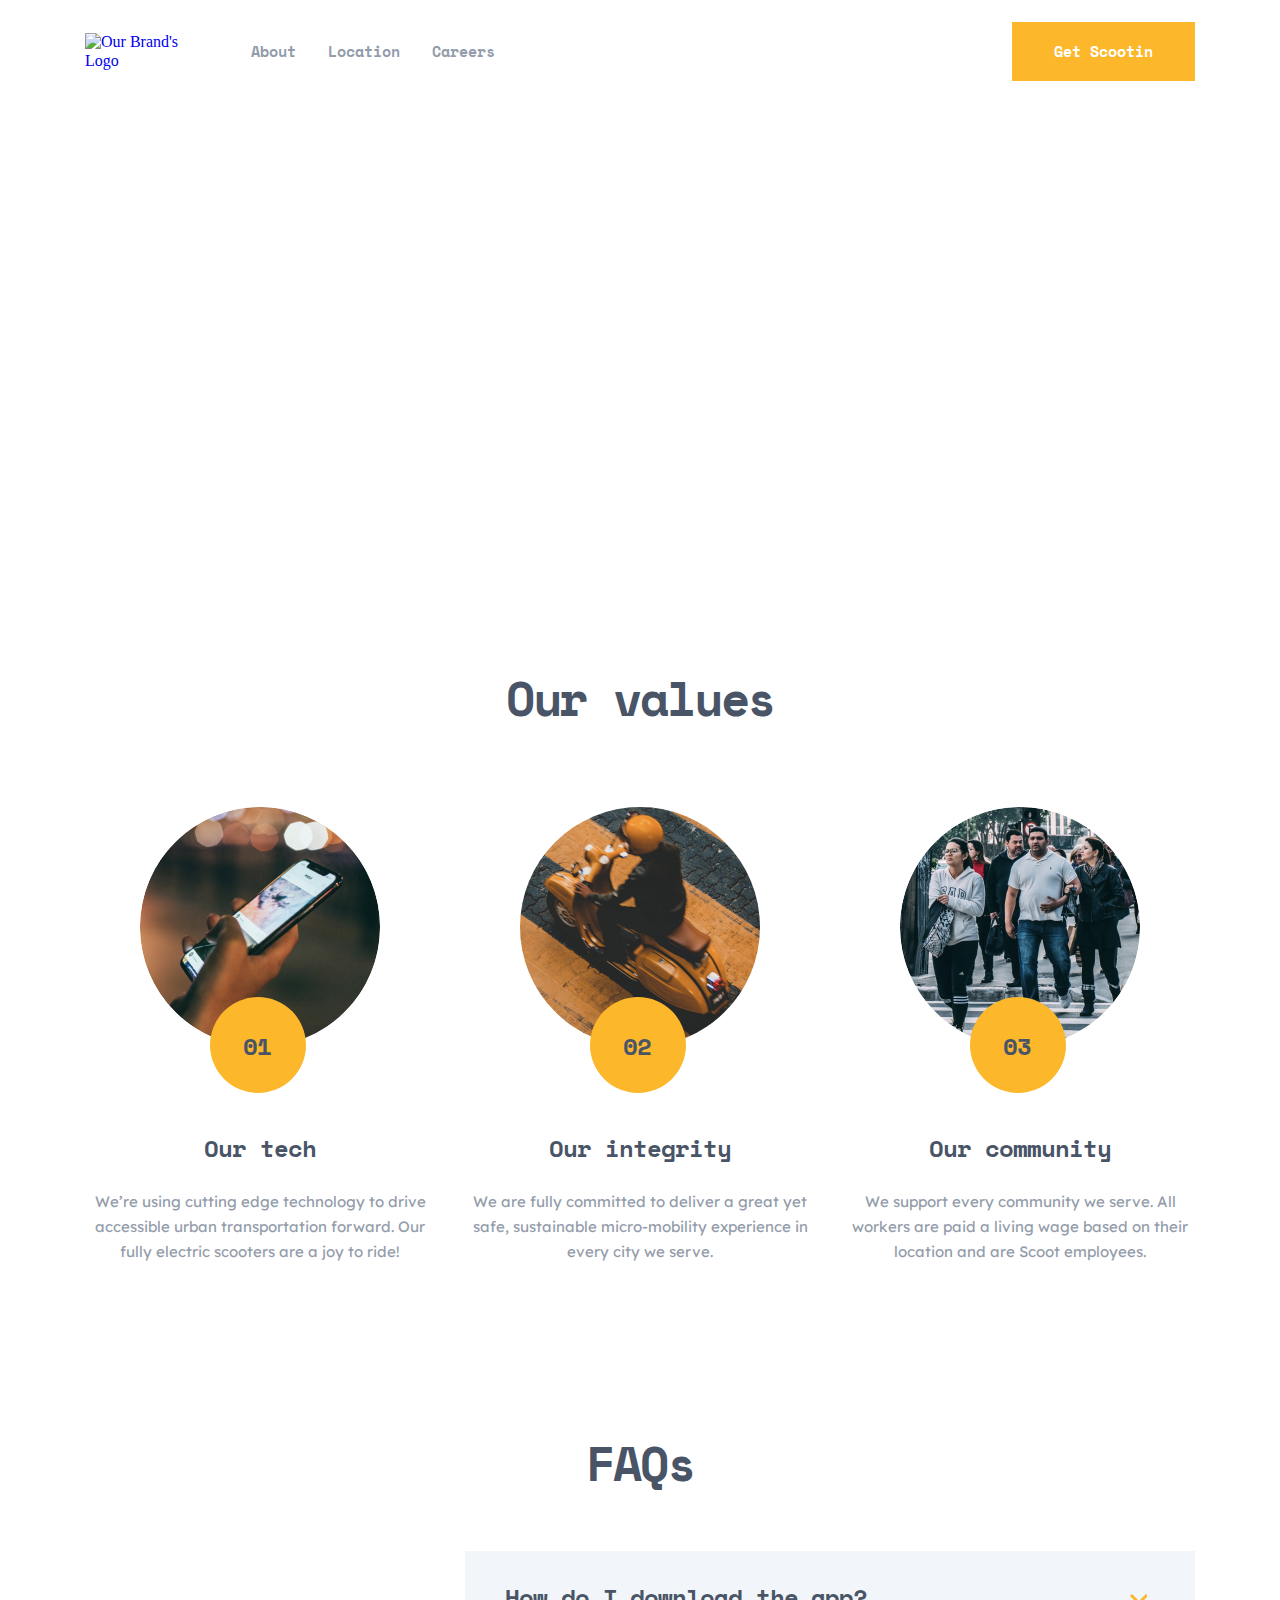
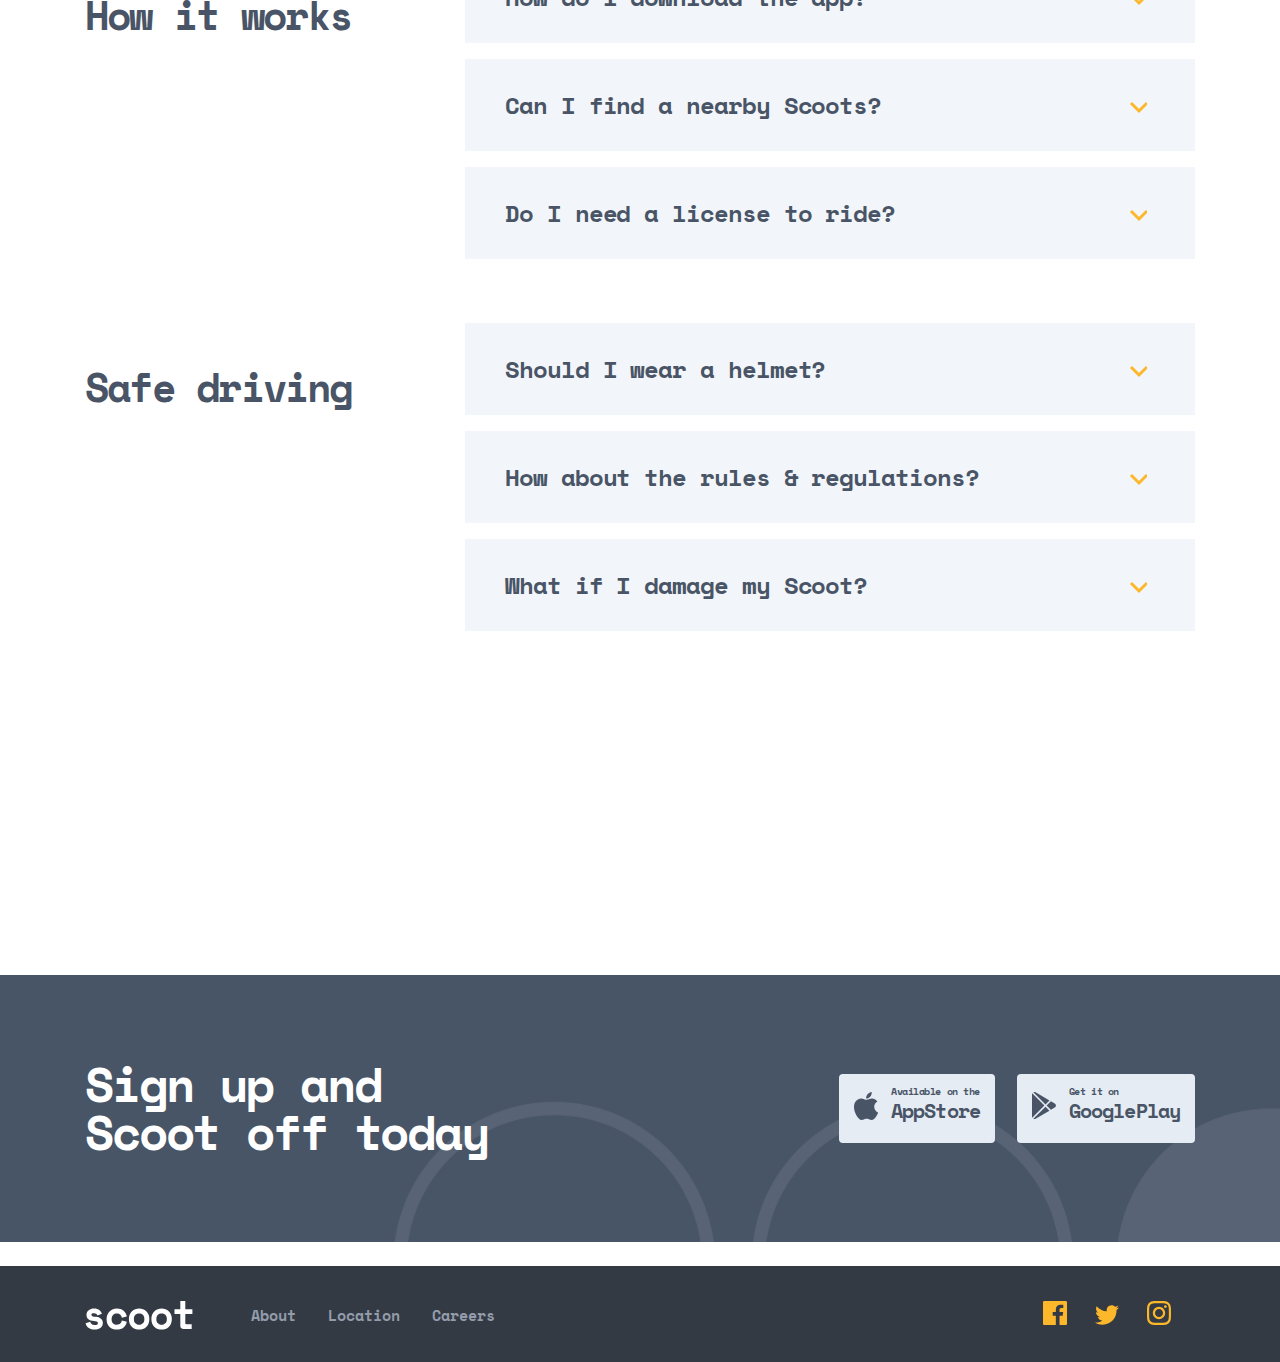
==== commit c85aaa34: "Bug fixed!!!" ====
--- a/about.html
+++ b/about.html
@@ -13,9 +13,31 @@
 
 <body>
     <!-- Start Header Section -->
+
     <header id="site-header">
-        <!-- Header -->
+        <div class="container">
+            <div class="header-part">
+                <a href="./index.html">
+                    <img src="./images/scoot-black-logo.svg" width="108" height="29" alt="Our Brand's Logo">
+                </a>
+                <nav class="site-nav">
+                    <ul class="site-nav__list">
+                        <li class="site-nav__item">
+                            <a class="site-nav__link" href="./about.html">About</a>
+                        </li>
+                        <li class="site-nav__item">
+                            <a class="site-nav__link" href="./location.html">Location</a>
+                        </li>
+                        <li class="site-nav__item">
+                            <a class="site-nav__link" href="./careers.html">Careers</a>
+                        </li>
+                    </ul>
+                </nav>
+                <a class="site-register-link site-links" href="#">Get Scootin</a>
+            </div>
+        </div>
     </header>
+
     <!-- End of Header Section -->
 
 
--- a/css/main.css
+++ b/css/main.css
@@ -1,11 +1,18 @@
 /* Variables */
 :root {
-  --main-text-yellow-color: #FCB72B;
+  /* --main-text-yellow-color: #FCB72B;
   --main-darkNavy-color: #495567;
   --main-dimGrey-color: #939CAA;
   --main-lightGrey-color: #E5ECF4;
   --main-snow-color: #F2F5F9;
-  --main-lgihtYellow-color: #FFF4DF;
+  --main-lgihtYellow-color: #FFF4DF; */
+  --main-white-color: #ffffff;
+  --main-text-yellow-color : #FCB72B;
+  --main-darkNavy-color : #495567;
+  --main-dimGrey-color : #939CAA;
+  --main-lightGrey-color : #E5ECF4;;
+  --main-snow-color : #F2F5F9;;
+  --main-lgihtYellow-color : #FFF4DF;
 }
 
 
@@ -419,6 +426,18 @@
 
 
 
+
+
+
+
+
+
+
+
+
+
+
+
 .hero{
   position: relative;
   padding: 62px 0;
@@ -432,7 +451,7 @@
   background-image: url("../images/careers-bg.jpg");
 }
 
-.hero::after{
+/* .hero::after{
   position: absolute;
   content: "";
   top: 40%;
@@ -444,7 +463,7 @@
   border: 3px solid var(--main-white-color);
   border-color: var(--main-white-color);
   cursor: pointer;
-}
+} */
 
 .hero::before{
   position: absolute;
@@ -757,6 +776,7 @@
 
 .article{
   padding: 70px 0;
+  margin-top: 160px;
   background-image: url("../images/article-bg.jpg");
   background-repeat: no-repeat;
   background-position: center;
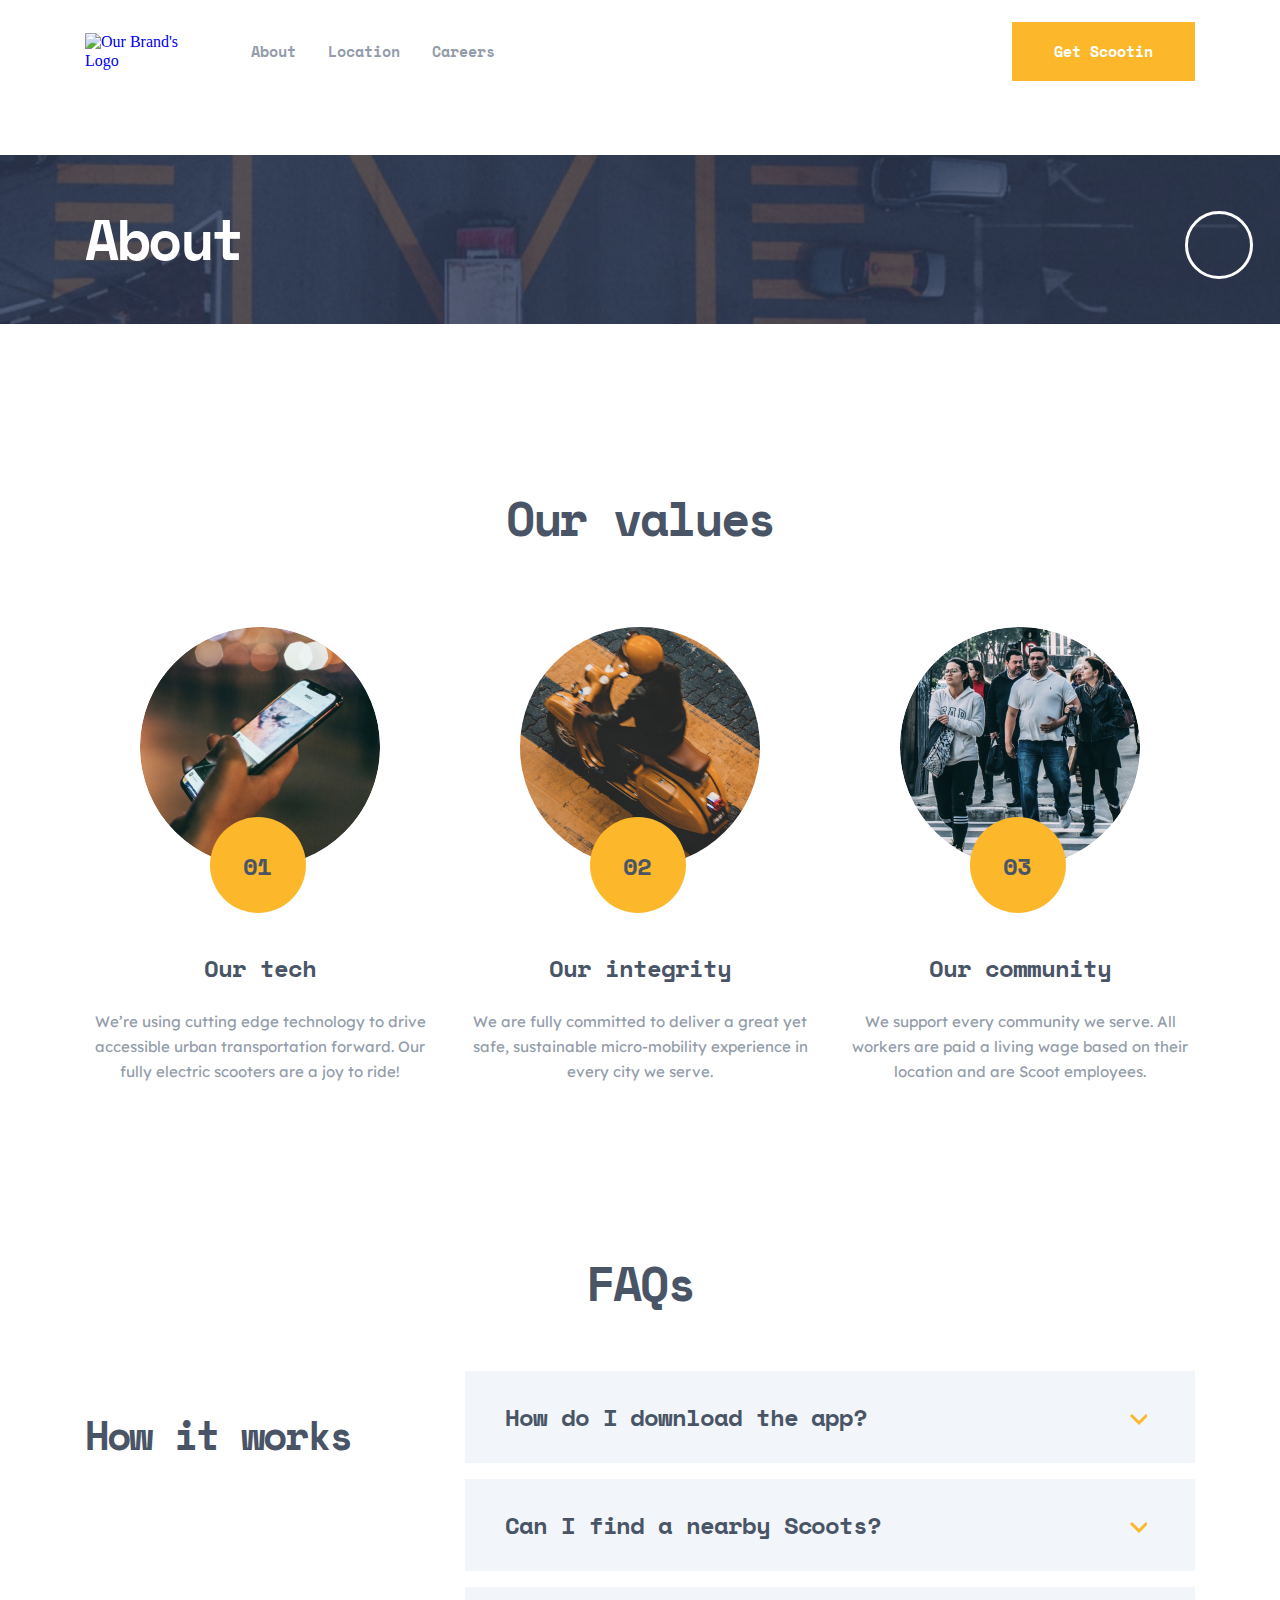
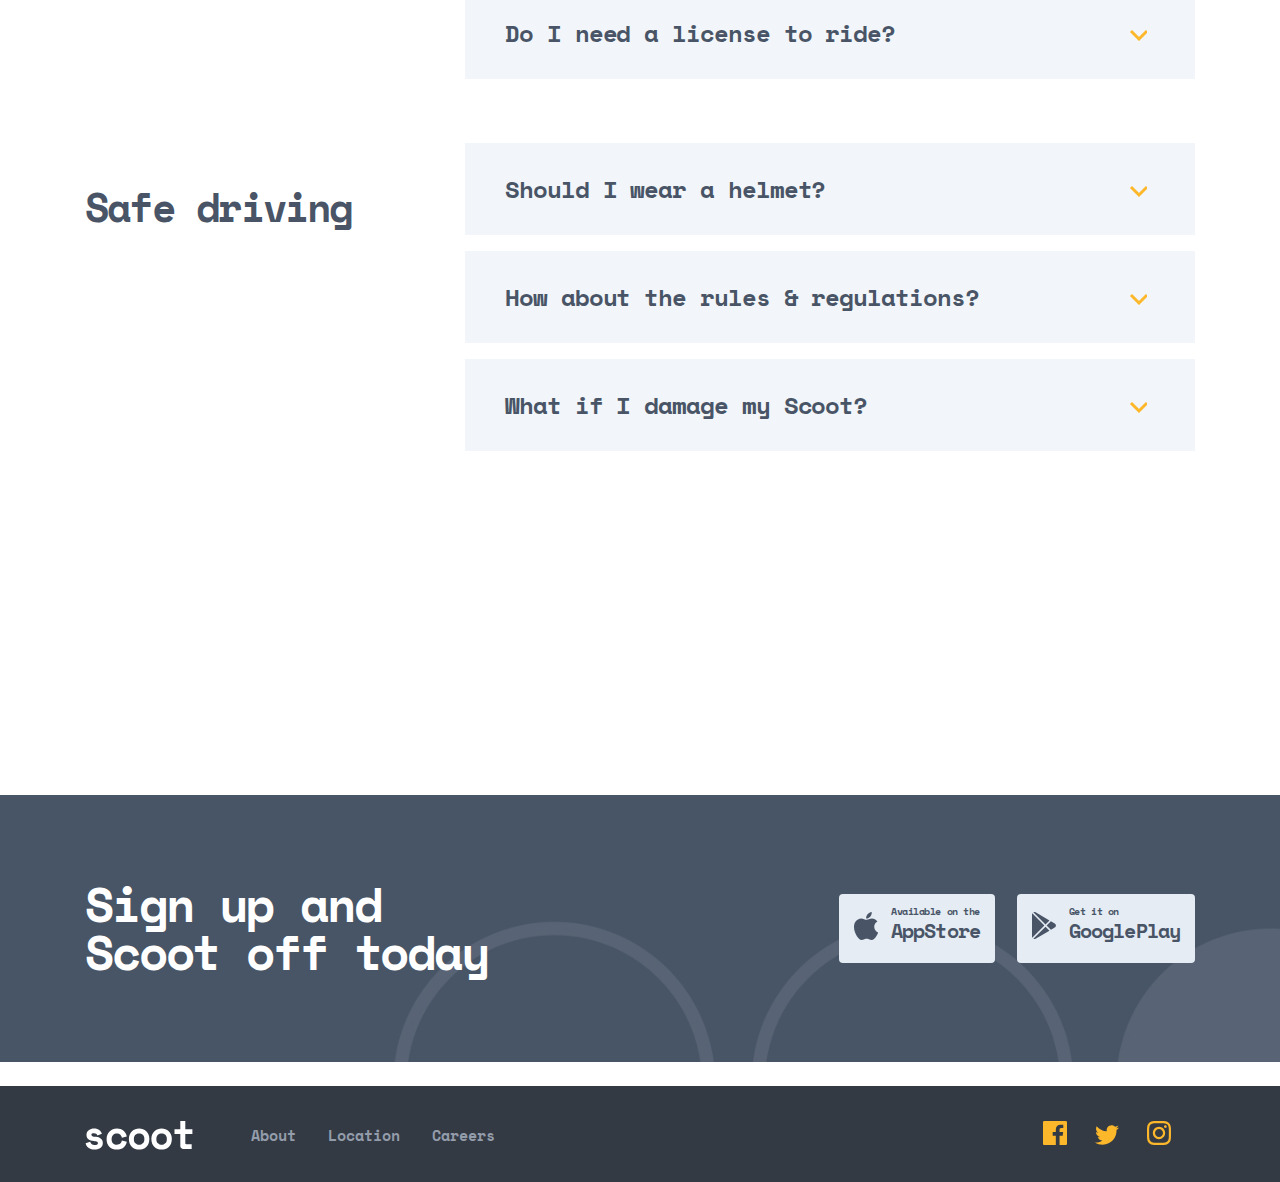
==== commit e993010e: "Merge pull request #9 from FakhriddinovSh/main" ====
--- a/about.html
+++ b/about.html
@@ -44,9 +44,9 @@
     <!-- Start Main Section -->
     <main id="site-main">
         <!-- Start Hero Section -->
-        <section class="hero" id="hero">
+        <section class="about-hero">
             <div class="container">
-                <h2 class="hero__heading">About</h2>
+                <h2 class="about-hero__heading">About</h2>
             </div>
         </section>
 
--- a/css/main.css
+++ b/css/main.css
@@ -438,7 +438,7 @@
 
 
 
-.hero{
+.about-hero{
   position: relative;
   padding: 62px 0;
   background-image: url("../images/about-bg.jpg");
@@ -451,7 +451,7 @@
   background-image: url("../images/careers-bg.jpg");
 }
 
-/* .hero::after{
+.about-hero::after{
   position: absolute;
   content: "";
   top: 40%;
@@ -463,9 +463,9 @@
   border: 3px solid var(--main-white-color);
   border-color: var(--main-white-color);
   cursor: pointer;
-} */
-
-.hero::before{
+}
+
+.about-hero::before{
   position: absolute;
   content: "";
   top: 40%;
@@ -479,7 +479,7 @@
   cursor: pointer;
 }
 
-.hero__heading{
+.about-hero__heading{
   position: relative;
   font-family: 'Space Mono';
   font-weight: 700;
@@ -489,7 +489,7 @@
   color: var(--main-white-color);
 }
 
-.hero__heading::after{
+.about-hero__heading::after{
   position: absolute;
   content: "";
   top: 0%;
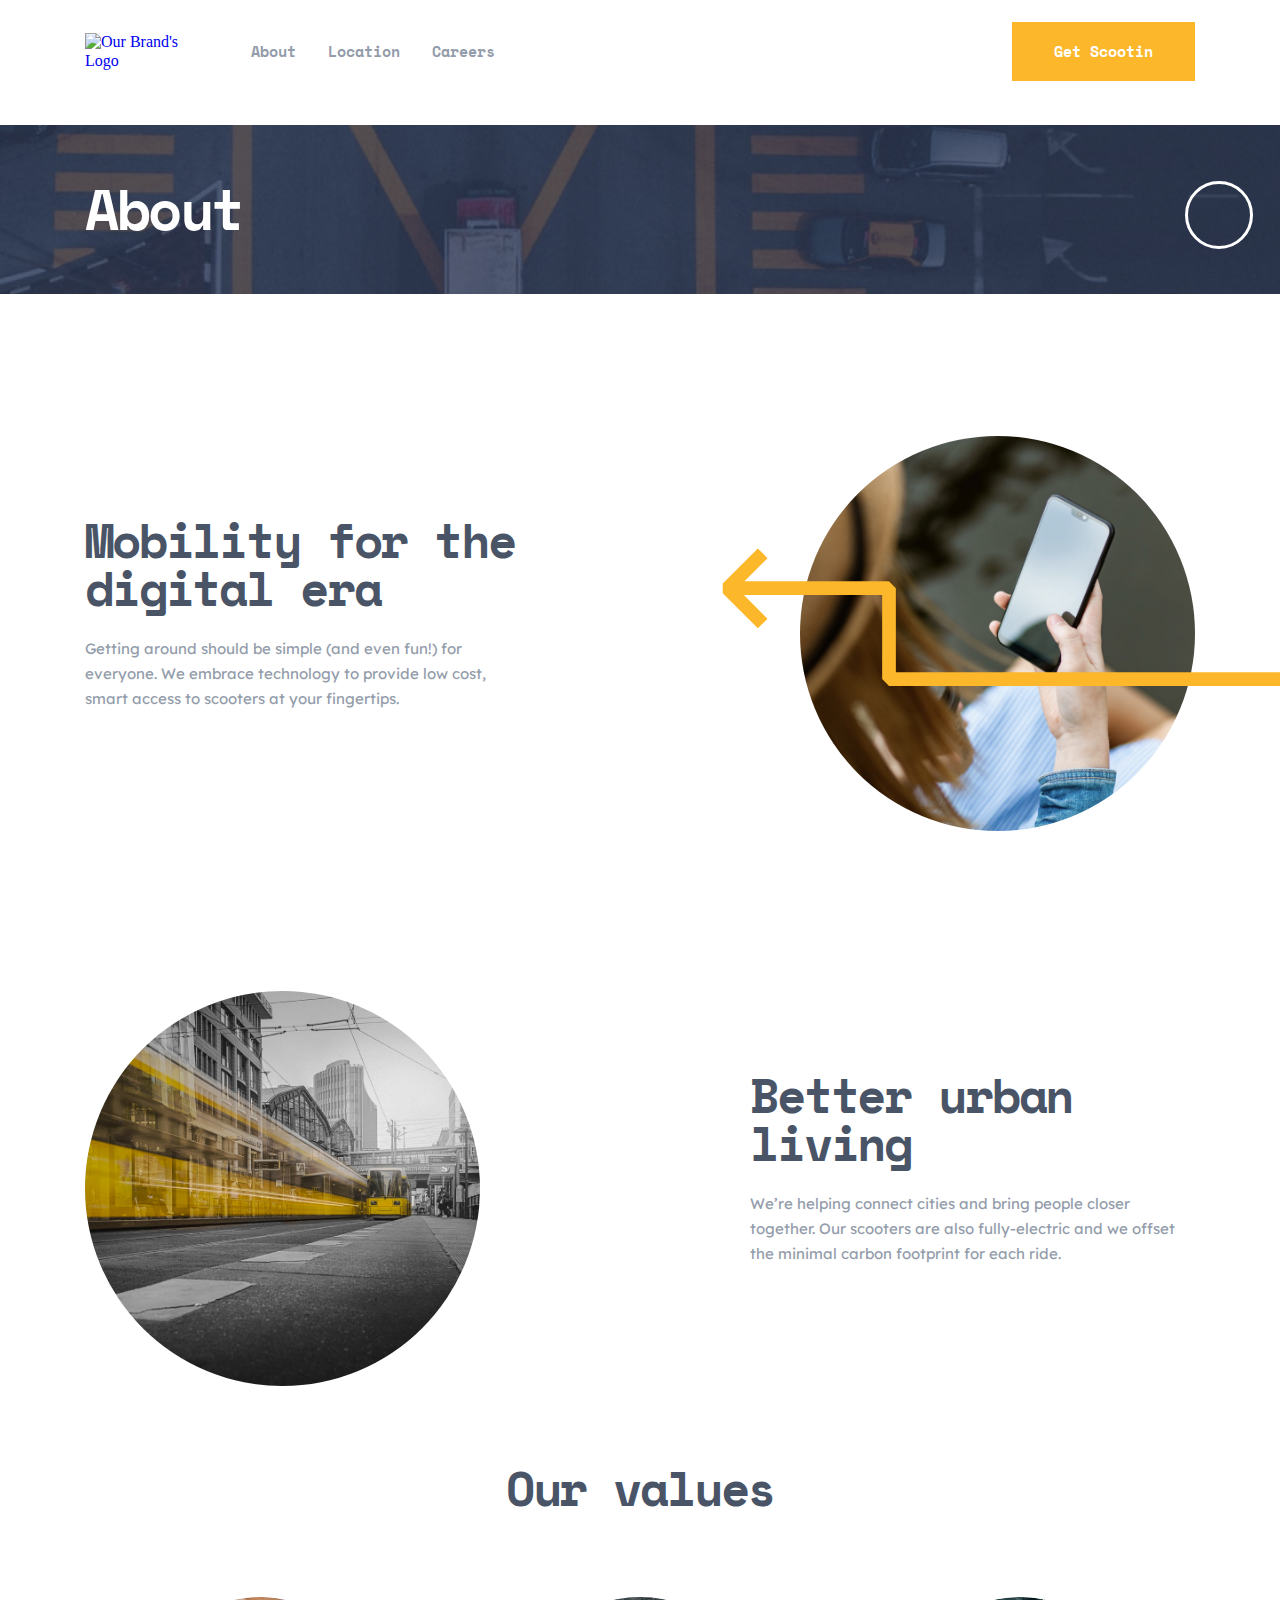
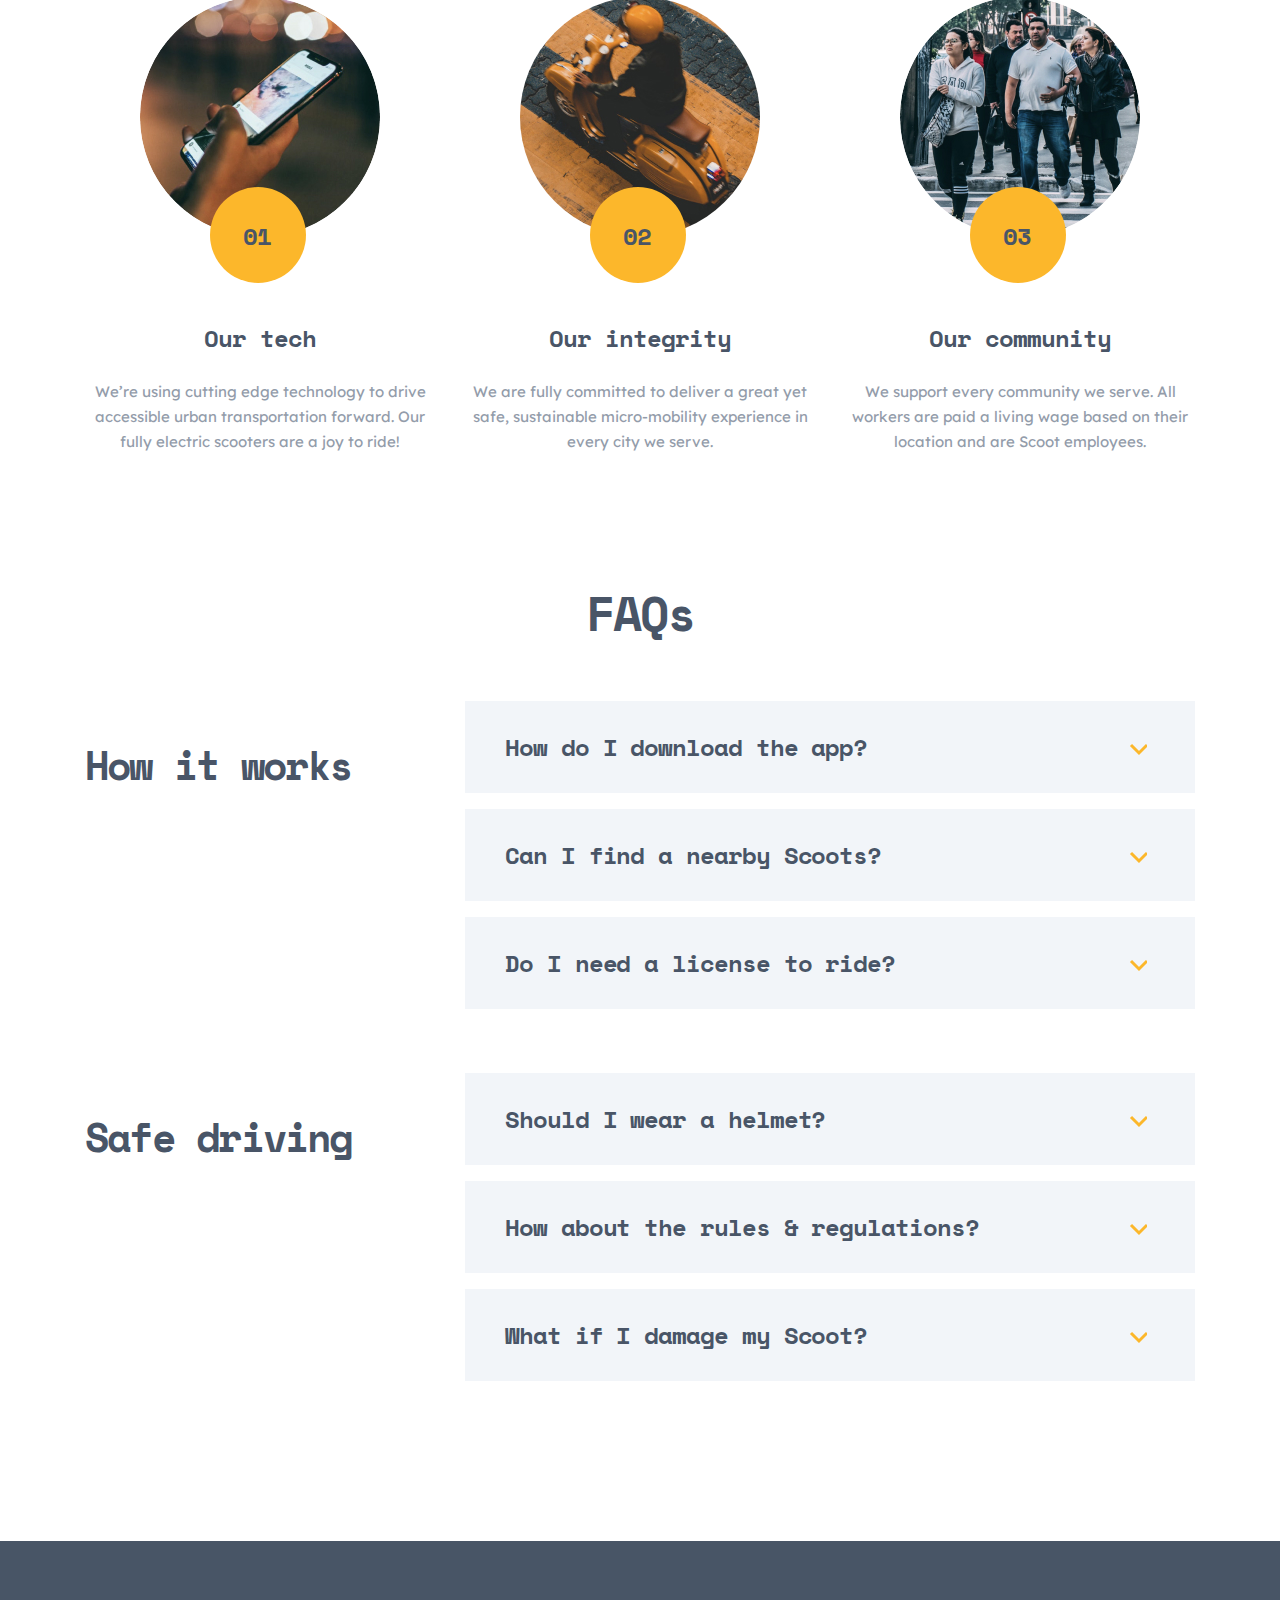
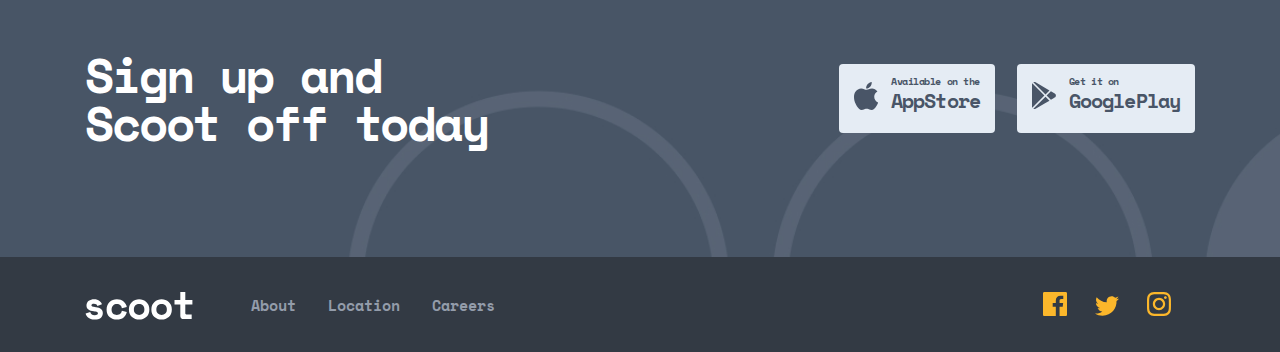
==== commit 55654e7b: "Add some comments, fix some codes, add root" ====
--- a/about.html
+++ b/about.html
@@ -49,6 +49,32 @@
                 <h2 class="about-hero__heading">About</h2>
             </div>
         </section>
+
+        <!-- Start Info Section -->
+        <section id="info about-info">
+            <div class="container">
+                <div class="info-part">
+                    <ul class="info-part-list easy-list">
+                        <li class="easy-list__item about-easy-list__item">
+                            <div class="easy-list__text-box">
+                                <h2 class="easy-list__title">Mobility for the digital era</h2>
+                                <p class="easy-list__text">Getting around should be simple (and even fun!) for everyone. We embrace technology to provide low cost, smart access to scooters at your fingertips.</p>
+                            </div>
+                            <img class="easy-list__img" src="./images/mobilit-one.jpg" width="445" height="445"
+                                alt="A woman checking her phone">
+                        </li>
+                        <li class="easy-list__item">
+                            <div class="easy-list__text-box">
+                                <h2 class="easy-list__title">Better urban living</h2>
+                                <p class="easy-list__text">We’re helping connect cities and bring people closer together. Our scooters are also fully-electric and we offset the minimal carbon footprint for each ride.</p>
+                            </div>
+                            <img class="easy-list__img" src="./images/mobilit-two.jpg" width="445" height="445"
+                                alt="A woman checking her phone">
+                        </li>                    </ul>
+                </div>
+            </div>
+        </section>
+        <!-- End of Info Section -->
 
         <section class="value">
             <div class="container">
@@ -282,6 +308,7 @@
       </div>
     </section> -->
 
+        <!-- Start Article Section -->
         <article class="article">
             <div class="container">
                 <div class="article__box">
@@ -290,7 +317,6 @@
                             Sign up and Scoot off today
                         </h2>
                     </div>
-
                     <div class="article__links">
                         <a class="article__link" href="https://www.apple.com/ru/app-store/" target="blank">
                             <p class="article__subdesc">
@@ -300,7 +326,6 @@
                                 AppStore
                             </p>
                         </a>
-
                         <a class="article__link" href="https://play.google.com/store/games?hl=ru&gl=US" target="blank">
                             <p class="article__subdesc">
                                 Get it on
@@ -309,13 +334,11 @@
                                 GooglePlay
                             </p>
                         </a>
-
-
                     </div>
                 </div>
             </div>
         </article>
-        <!-- End of Hero Section -->
+        <!-- End of Article Section -->
     </main>
 
     <!-- End of Main Section -->
--- a/css/main.css
+++ b/css/main.css
@@ -1,424 +1,417 @@
 /* Variables */
 :root {
-  /* --main-text-yellow-color: #FCB72B;
-  --main-darkNavy-color: #495567;
-  --main-dimGrey-color: #939CAA;
-  --main-lightGrey-color: #E5ECF4;
-  --main-snow-color: #F2F5F9;
-  --main-lgihtYellow-color: #FFF4DF; */
-  --main-white-color: #ffffff;
-  --main-text-yellow-color : #FCB72B;
-  --main-darkNavy-color : #495567;
-  --main-dimGrey-color : #939CAA;
-  --main-lightGrey-color : #E5ECF4;;
-  --main-snow-color : #F2F5F9;;
-  --main-lgihtYellow-color : #FFF4DF;
-}
-
+    --main-text-yellow-color: #FCB72B;
+    --main-darkNavy-color: #495567;
+    --main-dimGrey-color: #939CAA;
+    --main-lightGrey-color: #E5ECF4;
+    --main-snow-color: #F2F5F9;
+    --main-lgihtYellow-color: #FFF4DF;
+    --main-white-color: #ffffff;
+}
 
 @font-face {
-  font-family: 'Space Mono';
-  font-style: normal;
-  font-weight: 400;
-  src: url('../fonts/space-mono-v11-latin-regular.woff2') format('woff2'),
-    url('../fonts/space-mono-v11-latin-regular.woff') format('woff');
+    font-family: 'Space Mono';
+    font-style: normal;
+    font-weight: 400;
+    src: url('../fonts/space-mono-v11-latin-regular.woff2') format('woff2'),
+        url('../fonts/space-mono-v11-latin-regular.woff') format('woff');
 }
 
 @font-face {
-  font-family: 'Space Mono';
-  font-style: normal;
-  font-weight: 700;
-  src: url('../fonts/space-mono-v11-latin-700.woff2') format('woff2'),
-    url('../fonts/space-mono-v11-latin-700.woff') format('woff');
+    font-family: 'Space Mono';
+    font-style: normal;
+    font-weight: 700;
+    src: url('../fonts/space-mono-v11-latin-700.woff2') format('woff2'),
+        url('../fonts/space-mono-v11-latin-700.woff') format('woff');
 }
 
 @font-face {
-  font-family: 'Lexend Deca';
-  font-style: normal;
-  font-weight: 400;
-  src: url('../fonts/lexend-deca-v16-latin-regular.woff2') format('woff2'),
-    url('../fonts/lexend-deca-v16-latin-regular.woff') format('woff');
+    font-family: 'Lexend Deca';
+    font-style: normal;
+    font-weight: 400;
+    src: url('../fonts/lexend-deca-v16-latin-regular.woff2') format('woff2'),
+        url('../fonts/lexend-deca-v16-latin-regular.woff') format('woff');
 }
 
 /* General */
 * {
-  box-sizing: border-box;
+    box-sizing: border-box;
 }
 
 html {
-  height: 100%;
+    height: 100%;
 }
 
 img {
-  display: block;
-  height: auto;
+    display: block;
+    height: auto;
 }
 
 ul {
-  margin: 0;
-  padding: 0;
-  list-style: none;
+    margin: 0;
+    padding: 0;
+    list-style: none;
 }
 
 a {
-  display: inline-block;
-  text-decoration: none;
+    display: inline-block;
+    text-decoration: none;
 }
 
 body {
-  display: flex;
-  flex-direction: column;
-  height: 100%;
-  margin: 0;
-  padding: 0;
-  overflow-x: hidden;
+    display: flex;
+    flex-direction: column;
+    height: 100%;
+    margin: 0;
+    padding: 0;
+    overflow-x: hidden;
 }
 
 .visually-hidden {
-  position: absolute;
-  width: 1px;
-  height: 1px;
-  margin: -1px;
-  padding: 0;
-  border: 0;
-  white-space: nowrap;
-  clip-path: inset(100%);
-  clip: rect(0 0 0 0);
-  overflow: hidden;
+    position: absolute;
+    width: 1px;
+    height: 1px;
+    margin: -1px;
+    padding: 0;
+    border: 0;
+    white-space: nowrap;
+    clip-path: inset(100%);
+    clip: rect(0 0 0 0);
+    overflow: hidden;
 }
 
 /* Container */
 .container {
-  max-width: 1150px;
-  margin: 0 auto;
-  padding: 0 20px;
+    max-width: 1150px;
+    margin: 0 auto;
+    padding: 0 20px;
 }
 
 /* Sticky-Footer */
 .site-main {
-  flex-grow: 1;
+    flex-grow: 1;
 }
 
 /* Start Header Section */
 #site-header {
-  padding: 22px 0;
+    padding: 22px 0;
 }
 
 .header-part {
-  display: flex;
-  align-items: center;
+    display: flex;
+    align-items: center;
 }
 
 .site-nav {
-  margin: 0 auto 0 58px;
+    margin: 0 auto 0 58px;
 }
 
 .site-nav__list {
-  display: flex;
-  align-items: center;
+    display: flex;
+    align-items: center;
 }
 
 .site-nav__item:not(:last-child) {
-  margin-right: 32px;
+    margin-right: 32px;
 }
 
 .site-nav__link {
-  font-family: 'Space Mono';
-  font-weight: 700;
-  font-size: 15px;
-  line-height: 25px;
-  color: var(--main-dimGrey-color);
-  transition: all .5s;
+    font-family: 'Space Mono';
+    font-weight: 700;
+    font-size: 15px;
+    line-height: 25px;
+    color: var(--main-dimGrey-color);
+    transition: all .5s;
 }
 
 .site-nav__link:hover {
-  color: var(--main-text-yellow-color);
+    color: var(--main-text-yellow-color);
 }
 
 .site-links {
-  padding: 14px 39px;
-  font-family: 'Space Mono';
-  font-weight: 700;
-  font-size: 15px;
-  line-height: 25px;
-  color: #FFFFFF;
-  background-color: var(--main-text-yellow-color);
-  border: 3px solid transparent;
-  transition: all .5s;
+    padding: 14px 39px;
+    font-family: 'Space Mono';
+    font-weight: 700;
+    font-size: 15px;
+    line-height: 25px;
+    color: #FFFFFF;
+    background-color: var(--main-text-yellow-color);
+    border: 3px solid transparent;
+    transition: all .5s;
 }
 
 .site-links:hover {
-  color: var(--main-text-yellow-color);
-  border: 3px solid var(--main-text-yellow-color);
-  background-color: transparent;
+    color: var(--main-text-yellow-color);
+    border: 3px solid var(--main-text-yellow-color);
+    background-color: transparent;
 }
 
 /* End of Header Section */
 
 /* Start Main Page Hero Section */
 #hero {
-  position: relative;
-  padding: 152px 0;
-  background-image: url('../images/main-hero-bg-img.jpg');
-  background-size: cover;
-  background-repeat: no-repeat;
-  background-position: center;
+    position: relative;
+    padding: 152px 0;
+    background-image: url('../images/main-hero-bg-img.jpg');
+    background-size: cover;
+    background-repeat: no-repeat;
+    background-position: center;
 }
 
 #hero::after {
-  position: absolute;
-  bottom: 170px;
-  right: -50px;
-  width: 234px;
-  height: 63px;
-  background-image: url('../images/three-round-bg-img.svg');
-  background-repeat: no-repeat;
-  background-size: contain;
-  content: '';
+    position: absolute;
+    bottom:calc(50% - 155px);
+    right: calc(50% - 805px);
+    width: 234px;
+    height: 63px;
+    background-image: url('../images/three-round-bg-img.svg');
+    background-repeat: no-repeat;
+    background-size: contain;
+    content: '';
 }
 
 .hero-part {
-  width: 500px;
+    width: 500px;
 }
 
 .hero-part__title {
-  margin: 0;
-  font-family: 'Space Mono';
-  font-weight: 700;
-  font-size: 56px;
-  line-height: 56px;
-  letter-spacing: -2.5px;
-  color: #FFFFFF;
+    margin: 0;
+    font-family: 'Space Mono';
+    font-weight: 700;
+    font-size: 56px;
+    line-height: 56px;
+    letter-spacing: -2.5px;
+    color: #FFFFFF;
 }
 
 .hero-part__text {
-  position: relative;
-  margin: 40px 0px 40px 95px;
-  font-family: 'Lexend Deca';
-  font-size: 15px;
-  line-height: 25px;
-  color: #FFFFFF;
+    position: relative;
+    margin: 40px 0px 40px 95px;
+    font-family: 'Lexend Deca';
+    font-size: 15px;
+    line-height: 25px;
+    color: #FFFFFF;
 }
 
 .hero-part__text::before {
-  position: absolute;
-  top: 45%;
-  left: -299px;
-  width: 234px;
-  height: 15px;
-  background-color: var(--main-text-yellow-color);
-  content: '';
+    position: absolute;
+    top: 45%;
+    left: -299px;
+    width: 234px;
+    height: 15px;
+    background-color: var(--main-text-yellow-color);
+    content: '';
 }
 
 .hero-part__text::after {
-  position: absolute;
-  top: 42px;
-  right: -540px;
-  width: 506px;
-  height: 158px;
-  background-image: url('../images/arrow-right.svg');
-  background-repeat: no-repeat;
-  background-size: contain;
-  content: '';
+    position: absolute;
+    top: 42px;
+    right: -540px;
+    width: 506px;
+    height: 158px;
+    background-image: url('../images/arrow-right.svg');
+    background-repeat: no-repeat;
+    background-size: contain;
+    content: '';
 }
 
 .hero-part__link {
-  margin-left: 95px;
+    margin-left: 95px;
 }
 
 /* End of Main Page Hero Section */
 
 /* Start Plan Section */
 #plan {
-  padding: 160px 0 147px 0;
+    padding: 160px 0 147px 0;
 }
 
 .plan-part__list {
-  position: relative;
-  display: flex;
-  align-items: center;
+    position: relative;
+    display: flex;
+    align-items: center;
 }
 
 .plan-part__list::before {
-  content: '';
-  position: absolute;
-  top: 40px;
-  left: -205px;
-  background-image: url('../images/light-grey-line.svg');
-  background-size: contain;
-  width: 974px;
-  height: 20px;
+    content: '';
+    position: absolute;
+    top: 40px;
+    left: -205px;
+    background-image: url('../images/light-grey-line.svg');
+    background-size: contain;
+    width: 974px;
+    height: 20px;
 }
 
 .plan-part__item {
-  width: 350px;
-  margin-right: 30px;
-  z-index: 2;
+    width: 350px;
+    margin-right: 30px;
+    z-index: 2;
 }
 
 .plan-part__item:last-child {
-  margin-right: 0;
+    margin-right: 0;
 }
 
 .plan-part__item::before {
-  display: block;
-  width: 96px;
-  height: 96px;
-  background-image: url('../images/app-img.svg');
-  background-repeat: no-repeat;
-  background-size: contain;
-  content: '';
+    display: block;
+    width: 96px;
+    height: 96px;
+    background-image: url('../images/app-img.svg');
+    background-repeat: no-repeat;
+    background-size: contain;
+    content: '';
 }
 
 .plan-part__item:nth-child(2)::before {
-  background-image: url('../images/scooter-img.svg');
+    background-image: url('../images/scooter-img.svg');
 }
 
 .plan-part__item:nth-child(3)::before {
-  background-image: url('../images/ride-img.svg');
+    background-image: url('../images/ride-img.svg');
 }
 
 .plan-part__item-title {
-  margin: 40px 0 27px 0;
-  font-family: 'Space Mono';
-  font-weight: 700;
-  font-size: 24px;
-  line-height: 28px;
-  letter-spacing: -1.07143px;
-  color: var(--main-darkNavy-color);
+    margin: 40px 0 27px 0;
+    font-family: 'Space Mono';
+    font-weight: 700;
+    font-size: 24px;
+    line-height: 28px;
+    letter-spacing: -1.07143px;
+    color: var(--main-darkNavy-color);
 }
 
 .plan-part__item-text {
-  margin: 0;
-  font-family: 'Lexend Deca';
-  font-size: 15px;
-  line-height: 25px;
-  color: var(--main-dimGrey-color);
+    margin: 0;
+    font-family: 'Lexend Deca';
+    font-size: 15px;
+    line-height: 25px;
+    color: var(--main-dimGrey-color);
 }
 
 /* End of Plan Section */
 
 /* Start Info Section */
 #info {
-  padding: 0 0 178px 0;
+    padding: 0 0 178px 0;
 }
 
 .easy-list__item {
-  position: relative;
-  display: flex;
-  align-items: center;
-  justify-content: space-between;
+    position: relative;
+    display: flex;
+    align-items: center;
+    justify-content: space-between;
 }
 
 .easy-list__item:nth-child(even) {
-  flex-direction: row-reverse;
+    flex-direction: row-reverse;
 }
 
 .easy-list__item:nth-child(1)::before {
-  position: absolute;
-  right: -205px;
-  bottom: -5px;
-  z-index: 5;
-  width: 735px;
-  height: 138px;
-  background-image: url('../images/easy-line.svg');
-  background-size: 735px 138px;
-  background-repeat: no-repeat;
-  content: '';
+    position: absolute;
+    right: -205px;
+    bottom: -5px;
+    z-index: 5;
+    width: 735px;
+    height: 138px;
+    background-image: url('../images/easy-line.svg');
+    background-size: 735px 138px;
+    background-repeat: no-repeat;
+    content: '';
 }
 
 .easy-list__item:nth-child(1)::after {
-  position: absolute;
-  right: -510px;
-  bottom: 0px;
-  width: 395px;
-  height: 395px;
-  background-image: url('../images/section-round-img.svg');
-  background-size: contain;
-  background-repeat: no-repeat;
-  content: '';
+    position: absolute;
+    right: -510px;
+    bottom: 0px;
+    width: 395px;
+    height: 395px;
+    background-image: url('../images/section-round-img.svg');
+    background-size: contain;
+    background-repeat: no-repeat;
+    content: '';
 }
 
 .easy-list__item:nth-child(2)::before {
-  position: absolute;
-  left: -500px;
-  bottom: 0px;
-  width: 395px;
-  height: 395px;
-  background-image: url('../images/section-round-img.svg');
-  background-size: contain;
-  background-repeat: no-repeat;
-  content: '';
+    position: absolute;
+    left: -500px;
+    bottom: 0px;
+    width: 395px;
+    height: 395px;
+    background-image: url('../images/section-round-img.svg');
+    background-size: contain;
+    background-repeat: no-repeat;
+    content: '';
 }
 
 .easy-list__item:nth-child(2)::after {
-  position: absolute;
-  top: 157px;
-  left: -244px;
-  z-index: 5;
-  width: 735px;
-  height: 138px;
-  background-image: url('../images/arrow-right.svg');
-  background-size: contain;
-  background-repeat: no-repeat;
-  content: '';
+    position: absolute;
+    top: 157px;
+    left: -244px;
+    z-index: 5;
+    width: 735px;
+    height: 138px;
+    background-image: url('../images/arrow-right.svg');
+    background-size: contain;
+    background-repeat: no-repeat;
+    content: '';
 }
 
 .easy-list__item:nth-child(3)::before {
-  position: absolute;
-  top: 225px;
-  right: -555px;
-  z-index: 5;
-  width: 735px;
-  height: 138px;
-  background-image: url('../images/arrow-left.svg');
-  background-size: 735px 138px;
-  background-repeat: no-repeat;
-  content: '';
+    position: absolute;
+    top: 225px;
+    right: -555px;
+    z-index: 5;
+    width: 735px;
+    height: 138px;
+    background-image: url('../images/arrow-left.svg');
+    background-size: 735px 138px;
+    background-repeat: no-repeat;
+    content: '';
 }
 
 .easy-list__item:nth-child(3)::after {
-  position: absolute;
-  right: -510px;
-  bottom: 0px;
-  width: 395px;
-  height: 395px;
-  background-image: url('../images/section-round-img.svg');
-  background-size: contain;
-  background-repeat: no-repeat;
-  content: '';
+    position: absolute;
+    right: -510px;
+    bottom: 0px;
+    width: 395px;
+    height: 395px;
+    background-image: url('../images/section-round-img.svg');
+    background-size: contain;
+    background-repeat: no-repeat;
+    content: '';
 }
 
 .easy-list__item:not(:first-child) {
-  padding-top: 160px;
+    padding-top: 160px;
 }
 
 .easy-list__text-box {
-  width: 445px;
+    width: 445px;
 }
 
 .easy-list__title {
-  margin: 0;
-  font-family: 'Space Mono';
-  font-weight: 700;
-  font-size: 48px;
-  line-height: 48px;
-  letter-spacing: -2.14286px;
-  color: var(--main-darkNavy-color)
+    margin: 0;
+    font-family: 'Space Mono';
+    font-weight: 700;
+    font-size: 48px;
+    line-height: 48px;
+    letter-spacing: -2.14286px;
+    color: var(--main-darkNavy-color)
 }
 
 .easy-list__text {
-  margin: 24px 0 40px 0;
-  font-family: 'Lexend Deca';
-  font-size: 15px;
-  line-height: 25px;
-  color: var(--main-dimGrey-color);
+    margin: 24px 0 40px 0;
+    font-family: 'Lexend Deca';
+    font-size: 15px;
+    line-height: 25px;
+    color: var(--main-dimGrey-color);
 }
 
 .easy-list__img {
-  width: 395px;
-  height: 395px;
-  border-radius: 50%;
+    width: 395px;
+    height: 395px;
+    border-radius: 50%;
 }
 
 
@@ -426,480 +419,500 @@
 
 
 
-
-
-
-
-
-
-
-
-
-
-
-
-.about-hero{
-  position: relative;
-  padding: 62px 0;
-  background-image: url("../images/about-bg.jpg");
-  background-repeat: no-repeat;
-  background-size: contain;
-  background-position: center;
-}
-
-.hero--careers{
-  background-image: url("../images/careers-bg.jpg");
-}
-
-.about-hero::after{
-  position: absolute;
-  content: "";
-  top: 40%;
-  right: calc(50% + -798px);
-  width: 62px;
-  height: 62px;
-  border-radius: 50%;
-  background-color: var(--main-white-color);
-  border: 3px solid var(--main-white-color);
-  border-color: var(--main-white-color);
-  cursor: pointer;
-}
-
-.about-hero::before{
-  position: absolute;
-  content: "";
-  top: 40%;
-  right: calc(50% + -708px);
-  width: 62px;
-  height: 62px;
-  border-radius: 50%;
-  background-color: transparent;
-  border: 3px solid var(--main-white-color);
-  border-color: var(--main-white-color);
-  cursor: pointer;
-}
-
-.about-hero__heading{
-  position: relative;
-  font-family: 'Space Mono';
-  font-weight: 700;
-  font-size: 56px;
-  line-height: 56px;
-  letter-spacing: -2.5px;
-  color: var(--main-white-color);
-}
-
-.about-hero__heading::after{
-  position: absolute;
-  content: "";
-  top: 0%;
-  right: -58px;
-  width: 62px;
-  height: 62px;
-  border-radius: 50%;
-  background-color: transparent;
-  border: 3px solid var(--main-white-color);
-  border-color: var(--main-white-color);
-  cursor: pointer;
-}
-
-.value{
-  padding-top: 78px;
+.about-hero {
+    position: relative;
+    padding: 32px 0;
+    margin-bottom: 120px;
+    background-image: url("../images/about-bg.jpg");
+    background-repeat: no-repeat;
+    background-size: contain;
+    background-position: center;
+}
+
+.hero--careers {
+    background-image: url("../images/careers-bg.jpg");
+}
+
+.about-hero::after {
+    position: absolute;
+    content: "";
+    top: 40%;
+    right: calc(50% + -798px);
+    width: 62px;
+    height: 62px;
+    border-radius: 50%;
+    background-color: var(--main-white-color);
+    border: 3px solid var(--main-white-color);
+    border-color: var(--main-white-color);
+    cursor: pointer;
+}
+
+.about-hero::before {
+    position: absolute;
+    content: "";
+    top: 40%;
+    right: calc(50% + -708px);
+    width: 62px;
+    height: 62px;
+    border-radius: 50%;
+    background-color: transparent;
+    border: 3px solid var(--main-white-color);
+    border-color: var(--main-white-color);
+    cursor: pointer;
+}
+
+.about-hero__heading {
+    position: relative;
+    font-family: 'Space Mono';
+    font-weight: 700;
+    font-size: 56px;
+    line-height: 56px;
+    letter-spacing: -2.5px;
+    color: var(--main-white-color);
+}
+
+.about-hero__heading::after {
+    position: absolute;
+    content: "";
+    top: 0%;
+    right: -58px;
+    width: 62px;
+    height: 62px;
+    border-radius: 50%;
+    background-color: transparent;
+    border: 3px solid var(--main-white-color);
+    border-color: var(--main-white-color);
+    cursor: pointer;
+}
+
+.about-easy-list__item::before {
+    position: absolute;
+    right: -233px !important;
+    bottom: 25px !important;
+    z-index: 5;
+    width: 735px;
+    height: 138px;
+    padding-top: 120px !important;
+    background-image: url('../images/arrow-left-2.svg') !important;
+    background-size: 735px 138px;
+    background-repeat: no-repeat;
+    content: '';
+}
+
+#about-info {
+    padding: 0;
+}
+
+.value {
+    padding-top: 78px;
 }
 
 .value__heading,
-.faq__heading
-{
-  margin-bottom: 85px;
-  font-family: 'Space Mono';
-  font-weight: 700;
-  font-size: 48px;
-  line-height: 48px;
-  text-align: center;
-  letter-spacing: -2.14286px;
-  color: var(--main-darkNavy-color);
-}
-
-.faq__heading--modifier{
-  margin-bottom: 64px;
-}
-
-.value__list{
-  display: flex;
-  align-items: center;
-}
-
-.value__item{
-  position: relative;
-  width: 350px;
-}
-
-.value__item:nth-child(1):before{
-  position: absolute;
-  top: 190px;
-  left: 125px;
-  width: 96px;
-  height: 96px;
-  content: "";
-  background-color: var(--main-text-yellow-color);
-  border-radius: 50px;
-}
-
-.value__item:nth-child(1)::after{
-  position: absolute;
-  top: 225px;
-  right: 47%;
-  content: "01";
-  font-family: 'Space Mono';
-  font-weight: 700;
-  font-size: 24px;
-  line-height: 28px;
-  text-align: center;
-  letter-spacing: -1.07143px;
-  color: var(--main-darkNavy-color);
-}
-
-.value__item:nth-child(2):before{
-  position: absolute;
-  top: 190px;
-  left: 125px;
-  width: 96px;
-  height: 96px;
-  content: "";
-  background-color: var(--main-text-yellow-color);
-  border-radius: 50px;
-}
-
-.value__item:nth-child(2)::after{
-  position: absolute;
-  top: 225px;
-  right: 47%;
-  content: "02";
-  font-family: 'Space Mono';
-  font-weight: 700;
-  font-size: 24px;
-  line-height: 28px;
-  text-align: center;
-  letter-spacing: -1.07143px;
-  color: var(--main-darkNavy-color);
-}
-
-.value__item:nth-child(3):before{
-  position: absolute;
-  top: 190px;
-  left: 125px;
-  width: 96px;
-  height: 96px;
-  content: "";
-  background-color: var(--main-text-yellow-color);
-  border-radius: 50px;
-}
-
-.value__item:nth-child(3)::after{
-  position: absolute;
-  top: 225px;
-  right: 47%;
-  content: "03";
-  font-family: 'Space Mono';
-  font-weight: 700;
-  font-size: 24px;
-  line-height: 28px;
-  text-align: center;
-  letter-spacing: -1.07143px;
-  color: var(--main-darkNavy-color);
-}
-
-
-.value__item:nth-child(2){
-  margin-right: 30px;
-  margin-left: 30px;
-}
-
-.value__image{
-  margin: 0 auto;
-  border-radius: 50%;
-}
-
-.value__subheading{
-  margin-top: 87px;
-  margin-bottom: 27px;
-  font-family: 'Space Mono';
-  font-weight: 700;
-  font-size: 24px;
-  line-height: 28px;
-  text-align: center;
-  letter-spacing: -1.07143px;
-  color: var(--main-darkNavy-color);
-}
-
-.value__desc{
-  font-family: 'Lexend Deca';
-  font-weight: 400;
-  font-size: 15px;
-  line-height: 25px;
-  text-align: center;
-  color: var(--main-dimGrey-color);
-}
-
-
-.faq{
-  padding-top: 120px;
-  padding-bottom: 160px;
-}
-
-.faq__box{
-  display: flex;
-  justify-content: space-between;
-  margin-bottom: 64px;
-}
-
-.faq__box:last-child{
-  margin-bottom: 0px;
-}
-
-.faq__subheading{
-  font-family: 'Space Mono';
-  font-weight: 700;
-  font-size: 40px;
-  line-height: 48px;
-  letter-spacing: -1.78571px;
-  color: var(--main-darkNavy-color);
-}
-
-.faq__item{
-  width: 730px;
-  margin-bottom: 16px;
-  padding-top: 32px;
-  padding-bottom: 32px;
-  padding-left: 40px;
-  background-color: var(--main-snow-color);
-}
-
-.faq__item:hover{
-  background-color: var(--main-lgihtYellow-color);
-  cursor: pointer;
-}
-
-.faq__item:last-child{
-  margin-bottom: 0;
-}
-
-.faq__details{
-  width: 650px;
-}
-
-.faq__summary{
-  position: relative;
-  font-family: 'Space Mono';
-  font-weight: 700;
-  font-size: 24px;
-  line-height: 28px;
-  letter-spacing: -1.07143px;
-  color: var(--main-darkNavy-color);
-  list-style: none;
-}
-
-.faq__summary::after{
-  position: absolute;
-  content: "";
-  background: url("../images/open-icon.svg") no-repeat;
-  width: 26px;
-  height: 18px;
-  right: 0;
-  top: 10px;
-  transition: transform 0.8s ease;
-}
-
-.faq__details[open] .faq__summary::after{
- transform: rotate(180deg);
-}
-
-.faq__desc{
-  font-family: 'Lexend Deca';
-  font-weight: 400;
-  font-size: 15px;
-  line-height: 25px;
-  color: var(--main-darkNavy-color);
-}
-
-.courses{
-  padding-top: 120px;
-}
-
-.courses__item{
-  margin: 0 auto;
-  display: flex;
-  align-items: center;
-  justify-content: space-between;
-  margin-bottom: 24px;
-  padding-bottom: 7px;
-  padding-right: 64px;
-  padding-left: 40px;
-  background-color: var(--main-snow-color);
-}
-
-.courses__subheading{
-  margin-bottom: -10px;
-  font-family: 'Space Mono';
-  font-weight: 700;
-  font-size: 24px;
-  line-height: 28px;
-  letter-spacing: -1.07143px;
-  color: var(--main-darkNavy-color);
-}
-
-.courses__desc{
-  font-family: 'Lexend Deca';
-  font-weight: 400;
-  font-size: 15px;
-  line-height: 25px;
-  color: var(--main-darkNavy-color);
-}
-
-.courses__btn{
-  padding: 14px 67px;
-  background-color: var(--main-text-yellow-color);
-  font-family: 'Space Mono';
-  font-weight: 700;
-  font-size: 15px;
-  line-height: 25px;
-  text-align: center;
-  color: var(--main-white-color);
-  border: 2px solid transparent;
-}
-
-.courses__btn:hover{
-  border: 2px solid var(--main-text-yellow-color);
-  color: var(--main-text-yellow-color);
-  background-color: transparent;
-}
-
-.article{
-  padding: 70px 0;
-  margin-top: 160px;
-  background-image: url("../images/article-bg.jpg");
-  background-repeat: no-repeat;
-  background-position: center;
-  background-size: contain;
-}
-
-.article__box{
-  display: flex;
-  align-items: center;
-  justify-content: space-between;
-}
-
-.article__link{
-  position: relative;
-  padding-left: 52px;
-  padding-right: 15px;
-  background: var(--main-lightGrey-color);
-  border-radius: 4px;  
-}
-
-.article__link::before{
-  position: absolute;
-  top: 18px;
-  left: 15px;
-  content: "";
-  background-image: url("../images/ios.svg");
-  background-repeat: no-repeat;
-  width: 24px;
-  height: 35px;
-}
-
-.article__link:nth-child(2)::before{
-  position: absolute;
-  top: 18px;
-  left: 15px;
-  content: "";
-  background-image: url("../images/google-play.svg");
-  background-repeat: no-repeat;
-  width: 24px;
-  height: 35px;
-}
-
-.article__link:nth-child(2){
-  margin-left: 18px;
-}
-
-.article__subdesc{
-  margin-bottom: -20px;
-  font-family: 'Space Mono';
-  font-style: normal;
-  font-weight: 700;
-  font-size: 10px;
-  line-height: 15px;
-  letter-spacing: -0.446429px;
-  color: var(--main-darkNavy-color);
-}
-
-.article__download__type{
-  font-family: 'Space Mono';
-  font-style: normal;
-  font-weight: 700;
-  font-size: 20px;
-  line-height: 24px;
-  letter-spacing: -0.892857px;
-  color: var(--main-darkNavy-color);
-}
-
-.article__heading{
-  width: 415px;
-}
-
-.article__title{
-  font-family: 'Space Mono';
-  font-weight: 700;
-  font-size: 48px;
-  line-height: 48px;
-  letter-spacing: -2.14286px;
-  color: var(--main-white-color);
-}
-
-.footer{
-  padding-top: 35px;
-  padding-bottom: 32px;
-  background-color: #333A44;
-}
-
-.footer__main-box{
-  display: flex;
-  align-items: center;
-  justify-content: space-between;
-}
-
-.footer__box{
-  display: flex;
-}
-
-.footer__route{
-  display: flex;
-  align-items: center;
-}
-
-.footer__list{
-  display: flex;
-  margin-left: 58px;
-}
-
-.footer__item{
-  margin-right: 32px;
-}
-
-.footer__link{
-  font-family: 'Space Mono';
-  font-weight: 700;
-  font-size: 15px;
-  line-height: 25px;
-  color: var(--main-dimGrey-color);
-}
-
-.footer__social__item{
-  margin-right: 24px;
-  color: var(--main-text-yellow-color);
-}
-
-.footer__social__item:hover{
-  color: var(--main-white-color);
-}+.faq__heading {
+    margin: 0 0 85px 0;
+    font-family: 'Space Mono';
+    font-weight: 700;
+    font-size: 48px;
+    line-height: 48px;
+    text-align: center;
+    letter-spacing: -2.14286px;
+    color: var(--main-darkNavy-color);
+}
+
+.faq__heading--modifier {
+    margin-bottom: 64px;
+}
+
+.value__list {
+    display: flex;
+    align-items: center;
+}
+
+.value__item {
+    position: relative;
+    width: 350px;
+}
+
+.value__item:nth-child(1):before {
+    position: absolute;
+    top: 190px;
+    left: 125px;
+    width: 96px;
+    height: 96px;
+    content: "";
+    background-color: var(--main-text-yellow-color);
+    border-radius: 50px;
+}
+
+.value__item:nth-child(1)::after {
+    position: absolute;
+    top: 225px;
+    right: 47%;
+    content: "01";
+    font-family: 'Space Mono';
+    font-weight: 700;
+    font-size: 24px;
+    line-height: 28px;
+    text-align: center;
+    letter-spacing: -1.07143px;
+    color: var(--main-darkNavy-color);
+}
+
+.value__item:nth-child(2):before {
+    position: absolute;
+    top: 190px;
+    left: 125px;
+    width: 96px;
+    height: 96px;
+    content: "";
+    background-color: var(--main-text-yellow-color);
+    border-radius: 50px;
+}
+
+.value__item:nth-child(2)::after {
+    position: absolute;
+    top: 225px;
+    right: 47%;
+    content: "02";
+    font-family: 'Space Mono';
+    font-weight: 700;
+    font-size: 24px;
+    line-height: 28px;
+    text-align: center;
+    letter-spacing: -1.07143px;
+    color: var(--main-darkNavy-color);
+}
+
+.value__item:nth-child(3):before {
+    position: absolute;
+    top: 190px;
+    left: 125px;
+    width: 96px;
+    height: 96px;
+    content: "";
+    background-color: var(--main-text-yellow-color);
+    border-radius: 50px;
+}
+
+.value__item:nth-child(3)::after {
+    position: absolute;
+    top: 225px;
+    right: 47%;
+    content: "03";
+    font-family: 'Space Mono';
+    font-weight: 700;
+    font-size: 24px;
+    line-height: 28px;
+    text-align: center;
+    letter-spacing: -1.07143px;
+    color: var(--main-darkNavy-color);
+}
+
+.value__item:nth-child(2) {
+    margin-right: 30px;
+    margin-left: 30px;
+}
+
+.value__image {
+    margin: 0 auto;
+    border-radius: 50%;
+}
+
+.value__subheading {
+    margin-top: 87px;
+    margin-bottom: 27px;
+    font-family: 'Space Mono';
+    font-weight: 700;
+    font-size: 24px;
+    line-height: 28px;
+    text-align: center;
+    letter-spacing: -1.07143px;
+    color: var(--main-darkNavy-color);
+}
+
+.value__desc {
+    font-family: 'Lexend Deca';
+    font-weight: 400;
+    font-size: 15px;
+    line-height: 25px;
+    text-align: center;
+    color: var(--main-dimGrey-color);
+}
+
+/* Start FAQ Section */
+/* End of FAQ Section */
+.faq {
+    padding-top: 120px;
+    padding-bottom: 160px;
+}
+
+.faq__box {
+    display: flex;
+    justify-content: space-between;
+    margin-bottom: 64px;
+}
+
+.faq__box:last-child {
+    margin-bottom: 0px;
+}
+
+.faq__subheading {
+    font-family: 'Space Mono';
+    font-weight: 700;
+    font-size: 40px;
+    line-height: 48px;
+    letter-spacing: -1.78571px;
+    color: var(--main-darkNavy-color);
+}
+
+.faq__item {
+    width: 730px;
+    margin-bottom: 16px;
+    padding-top: 32px;
+    padding-bottom: 32px;
+    padding-left: 40px;
+    background-color: var(--main-snow-color);
+}
+
+.faq__item:hover {
+    background-color: var(--main-lgihtYellow-color);
+    cursor: pointer;
+}
+
+.faq__item:last-child {
+    margin-bottom: 0;
+}
+
+.faq__details {
+    width: 650px;
+}
+
+.faq__summary {
+    position: relative;
+    font-family: 'Space Mono';
+    font-weight: 700;
+    font-size: 24px;
+    line-height: 28px;
+    letter-spacing: -1.07143px;
+    color: var(--main-darkNavy-color);
+    list-style: none;
+}
+
+.faq__summary::after {
+    position: absolute;
+    content: "";
+    background: url("../images/open-icon.svg") no-repeat;
+    width: 26px;
+    height: 18px;
+    right: 0;
+    top: 10px;
+    transition: transform 0.8s ease;
+}
+
+.faq__details[open] .faq__summary::after {
+    transform: rotate(180deg);
+}
+
+.faq__desc {
+    font-family: 'Lexend Deca';
+    font-weight: 400;
+    font-size: 15px;
+    line-height: 25px;
+    color: var(--main-darkNavy-color);
+}
+
+/* Start Course Section */
+.courses {
+    padding-top: 120px;
+}
+
+.courses__item {
+    margin: 0 auto;
+    display: flex;
+    align-items: center;
+    justify-content: space-between;
+    margin-bottom: 24px;
+    padding-bottom: 7px;
+    padding-right: 64px;
+    padding-left: 40px;
+    background-color: var(--main-snow-color);
+}
+
+.courses__subheading {
+    margin-bottom: -10px;
+    font-family: 'Space Mono';
+    font-weight: 700;
+    font-size: 24px;
+    line-height: 28px;
+    letter-spacing: -1.07143px;
+    color: var(--main-darkNavy-color);
+}
+
+.courses__desc {
+    font-family: 'Lexend Deca';
+    font-weight: 400;
+    font-size: 15px;
+    line-height: 25px;
+    color: var(--main-darkNavy-color);
+}
+
+.courses__btn {
+    padding: 14px 67px;
+    background-color: var(--main-text-yellow-color);
+    font-family: 'Space Mono';
+    font-weight: 700;
+    font-size: 15px;
+    line-height: 25px;
+    text-align: center;
+    color: var(--main-white-color);
+    border: 2px solid transparent;
+}
+
+.courses__btn:hover {
+    border: 2px solid var(--main-text-yellow-color);
+    color: var(--main-text-yellow-color);
+    background-color: transparent;
+}
+
+/* End of Course Section */
+
+/* Start Article Section */
+.article {
+    padding: 70px 0;
+    background-image: url("../images/article-bg.jpg");
+    background-repeat: no-repeat;
+    background-position: center;
+    background-size: cover;
+}
+
+.article__box {
+    display: flex;
+    align-items: center;
+    justify-content: space-between;
+}
+
+.article__link {
+    position: relative;
+    padding-left: 52px;
+    padding-right: 15px;
+    background: var(--main-lightGrey-color);
+    border-radius: 4px;
+}
+
+.article__link::before {
+    position: absolute;
+    top: 18px;
+    left: 15px;
+    content: "";
+    background-image: url("../images/ios.svg");
+    background-repeat: no-repeat;
+    width: 24px;
+    height: 35px;
+}
+
+.article__link:nth-child(2)::before {
+    position: absolute;
+    top: 18px;
+    left: 15px;
+    content: "";
+    background-image: url("../images/google-play.svg");
+    background-repeat: no-repeat;
+    width: 24px;
+    height: 35px;
+}
+
+.article__link:nth-child(2) {
+    margin-left: 18px;
+}
+
+.article__subdesc {
+    margin-bottom: -20px;
+    font-family: 'Space Mono';
+    font-style: normal;
+    font-weight: 700;
+    font-size: 10px;
+    line-height: 15px;
+    letter-spacing: -0.446429px;
+    color: var(--main-darkNavy-color);
+}
+
+.article__download__type {
+    font-family: 'Space Mono';
+    font-style: normal;
+    font-weight: 700;
+    font-size: 20px;
+    line-height: 24px;
+    letter-spacing: -0.892857px;
+    color: var(--main-darkNavy-color);
+}
+
+.article__heading {
+    width: 415px;
+}
+
+.article__title {
+    font-family: 'Space Mono';
+    font-weight: 700;
+    font-size: 48px;
+    line-height: 48px;
+    letter-spacing: -2.14286px;
+    color: var(--main-white-color);
+}
+
+/* End of Article Section */
+
+/* Start Footer Section */
+.footer {
+    padding-top: 35px;
+    padding-bottom: 32px;
+    background-color: #333A44;
+}
+
+.footer__main-box {
+    display: flex;
+    align-items: center;
+    justify-content: space-between;
+}
+
+.footer__box {
+    display: flex;
+}
+
+.footer__route {
+    display: flex;
+    align-items: center;
+}
+
+.footer__list {
+    display: flex;
+    margin-left: 58px;
+}
+
+.footer__item {
+    margin-right: 32px;
+}
+
+.footer__link {
+    font-family: 'Space Mono';
+    font-weight: 700;
+    font-size: 15px;
+    line-height: 25px;
+    color: var(--main-dimGrey-color);
+    transition: color .5s;
+}
+
+.footer__link:hover {
+    color: var(--main-text-yellow-color);
+}
+
+.footer__social__item {
+    margin-right: 24px;
+    color: var(--main-text-yellow-color);
+    transition: color .5s;
+}
+
+.footer__social__item:hover {
+    color: #E5ECF4;
+}
+
+/* End of Footer Section */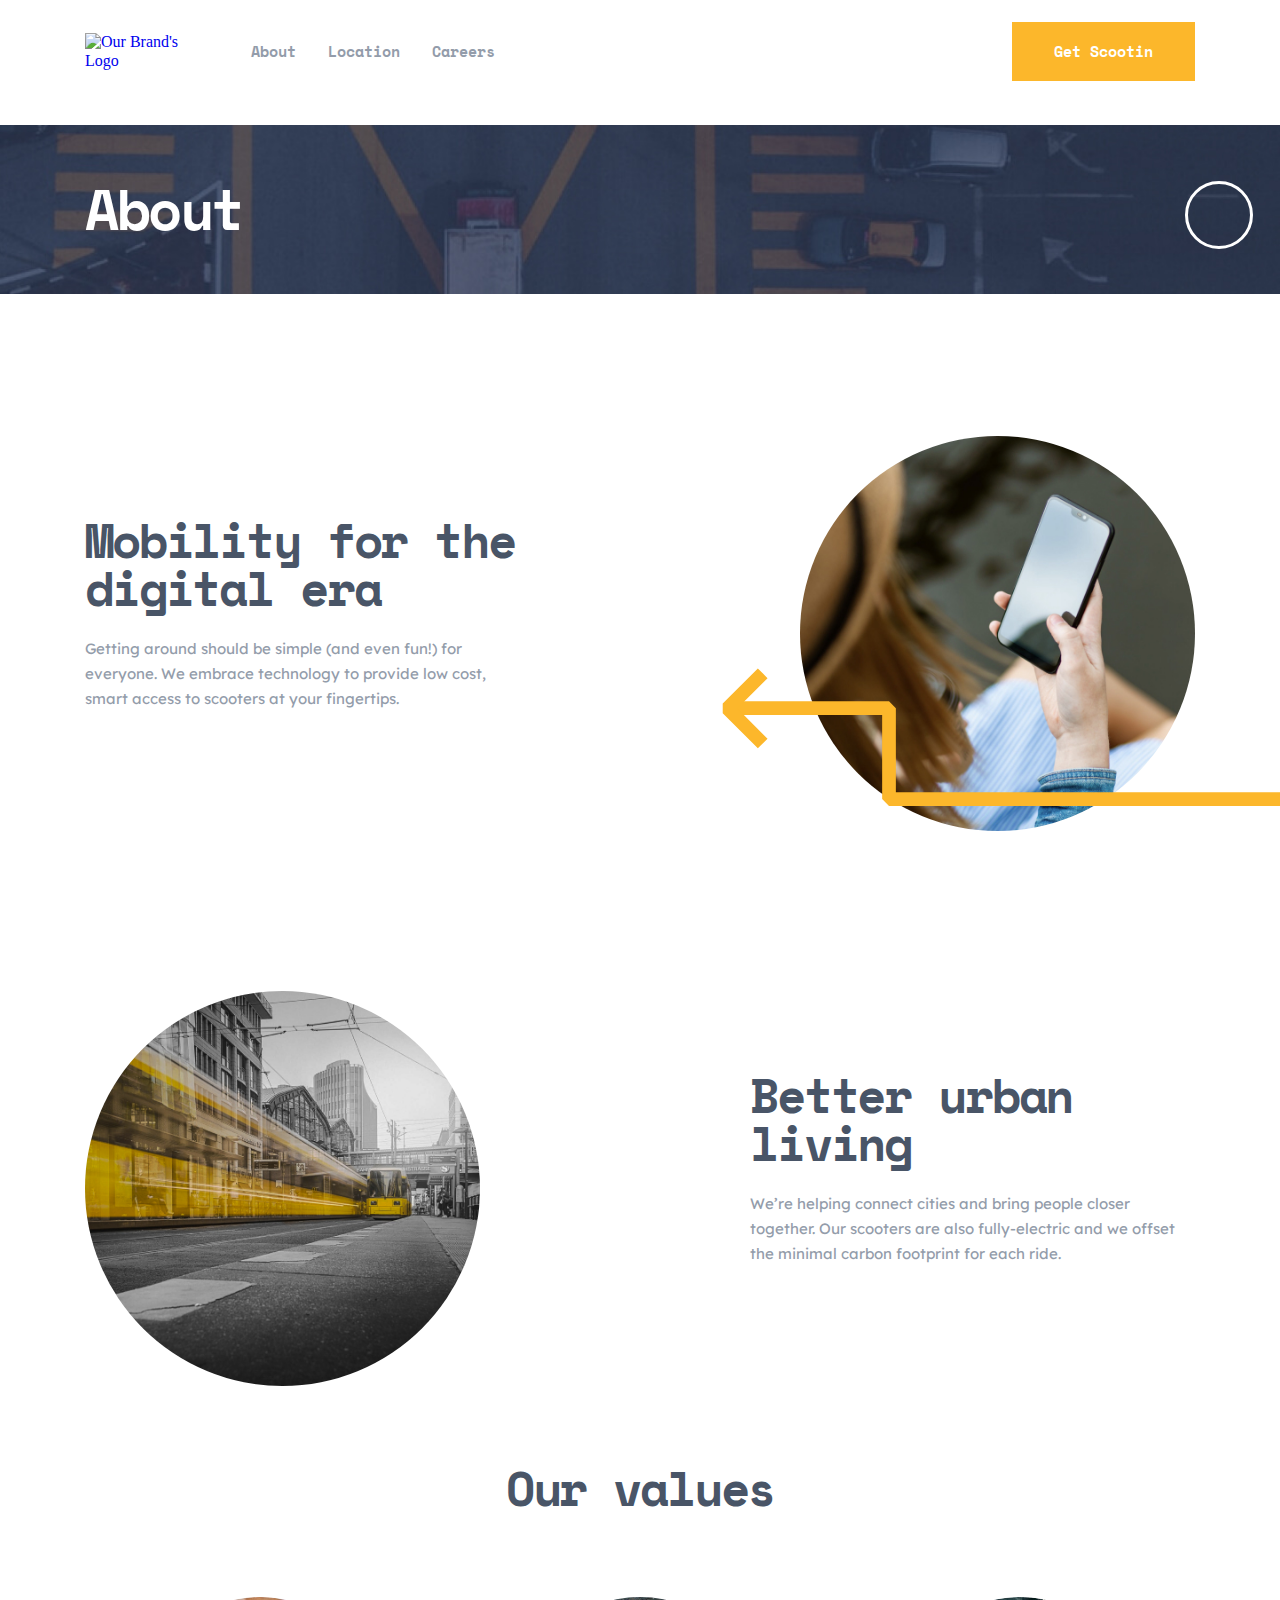
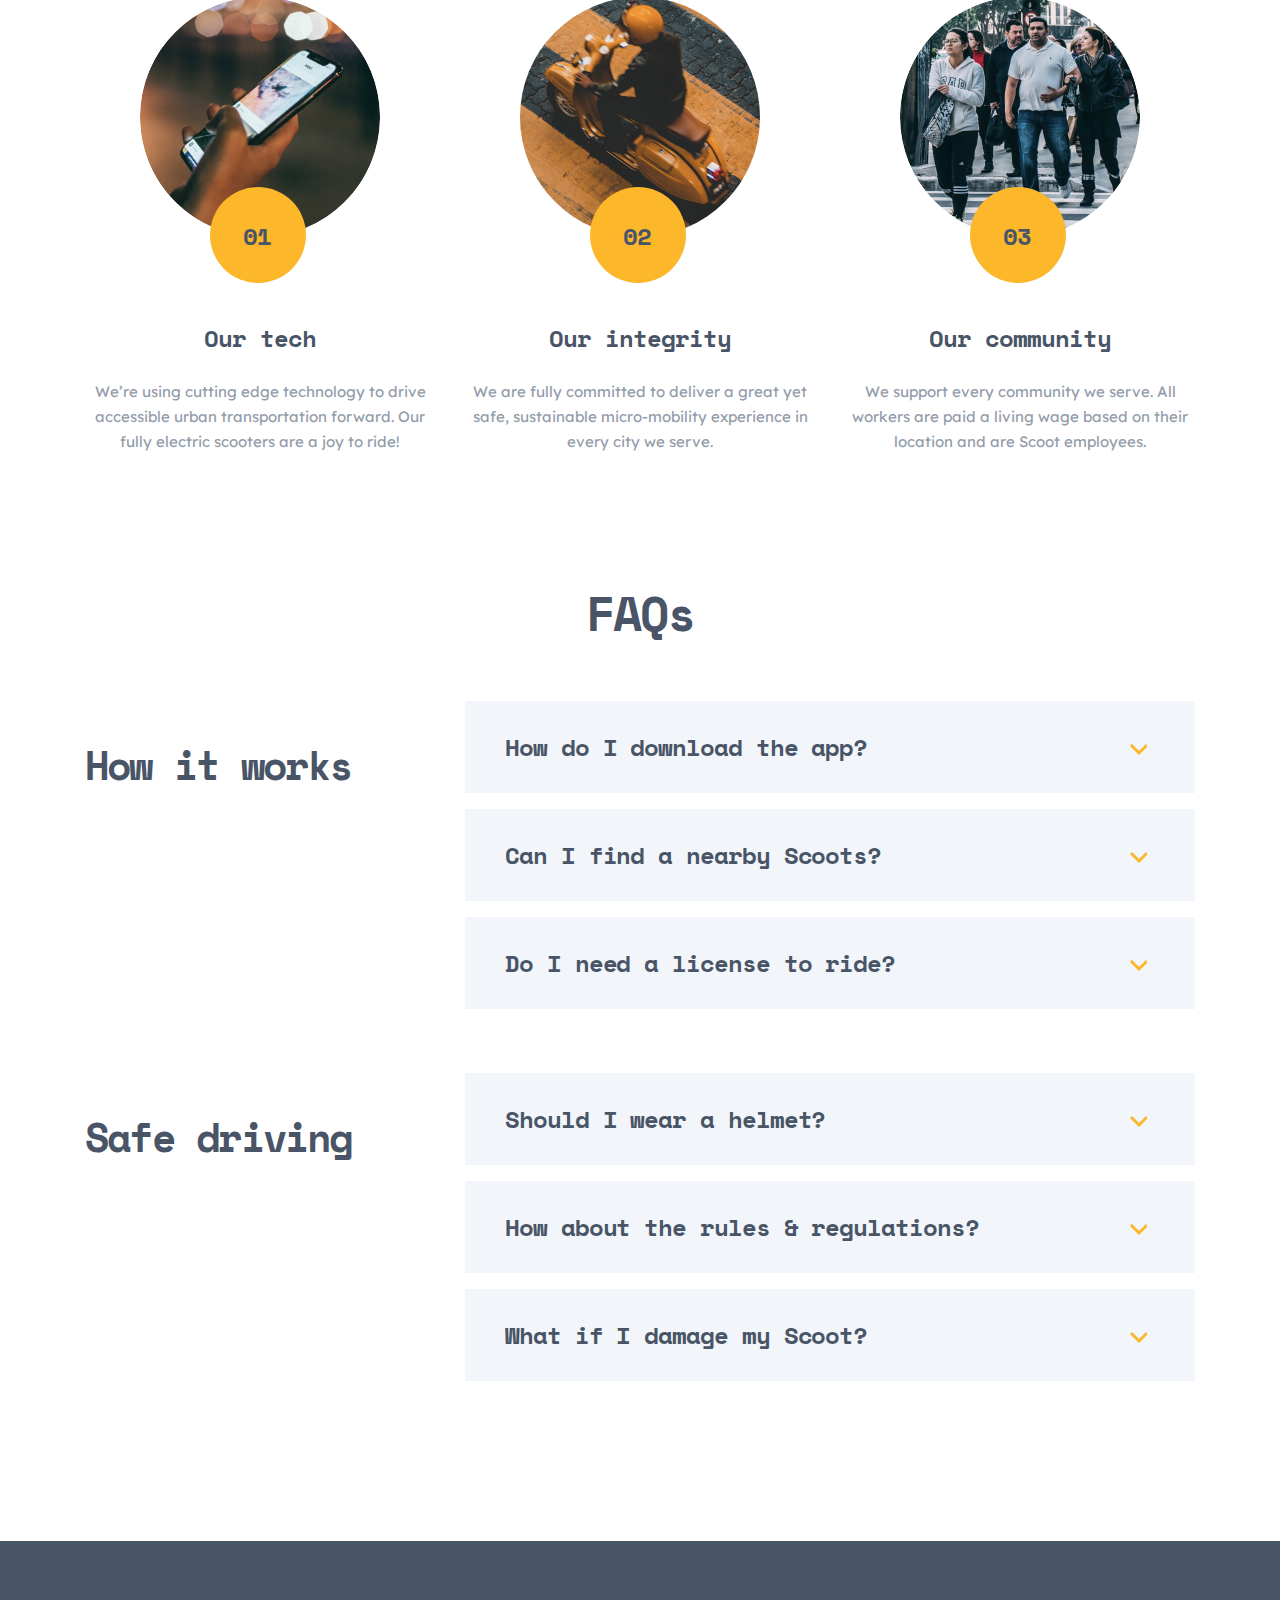
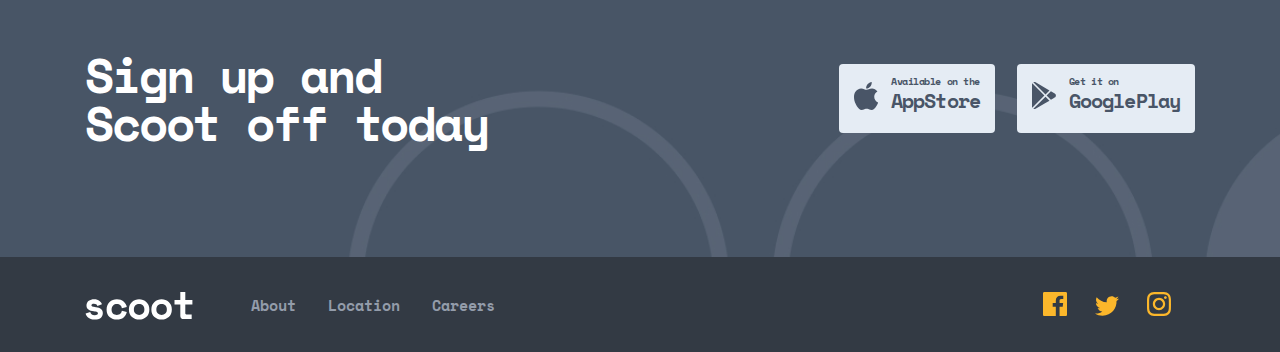
==== commit a6c7a4ca: "Merge pull request #12 from FakhriddinovSh/main" ====
--- a/about.html
+++ b/about.html
@@ -58,19 +58,26 @@
                         <li class="easy-list__item about-easy-list__item">
                             <div class="easy-list__text-box">
                                 <h2 class="easy-list__title">Mobility for the digital era</h2>
-                                <p class="easy-list__text">Getting around should be simple (and even fun!) for everyone. We embrace technology to provide low cost, smart access to scooters at your fingertips.</p>
+                                <p class="easy-list__text">Getting around should be simple (and even fun!) for everyone.
+                                    We embrace technology to provide low cost, smart access to scooters at your
+                                    fingertips.</p>
                             </div>
-                            <img class="easy-list__img" src="./images/mobilit-one.jpg" width="445" height="445"
+                            <img class="easy-list__img" src="./images/mobilit-one.jpg"
+                                srcset="./images/mobilit-one.jpg 1x, ./images/about-one.jpg 2x" width="445" height="445"
                                 alt="A woman checking her phone">
                         </li>
                         <li class="easy-list__item">
                             <div class="easy-list__text-box">
                                 <h2 class="easy-list__title">Better urban living</h2>
-                                <p class="easy-list__text">We’re helping connect cities and bring people closer together. Our scooters are also fully-electric and we offset the minimal carbon footprint for each ride.</p>
+                                <p class="easy-list__text">We’re helping connect cities and bring people closer
+                                    together. Our scooters are also fully-electric and we offset the minimal carbon
+                                    footprint for each ride.</p>
                             </div>
-                            <img class="easy-list__img" src="./images/mobilit-two.jpg" width="445" height="445"
+                            <img class="easy-list__img" src="./images/mobilit-two.jpg"
+                                srcset="./images/mobilit-two.jpg 1x, ./images/about-two.jpg 2x" width="445" height="445"
                                 alt="A woman checking her phone">
-                        </li>                    </ul>
+                        </li>
+                    </ul>
                 </div>
             </div>
         </section>
@@ -84,7 +91,8 @@
 
                 <ul class="value__list">
                     <li class="value__item">
-                        <img class="value__image" src="./images/value-one.jpg" width="240" height="240"
+                        <img class="value__image" src="./images/value-one.jpg"
+                            srcset="./images/value-one.jpg 1x, ./images/value-one@2x.jpg 2x" width="240" height="240"
                             alt="Value card image">
                         <h3 class="value__subheading">
                             Our tech
@@ -97,7 +105,8 @@
                     </li>
 
                     <li class="value__item">
-                        <img class="value__image" src="./images/value-two.jpg" width="240" height="240"
+                        <img class="value__image" src="./images/value-two.jpg"
+                            srcset="./images/value-two.jpg 1x, ./images/value-two@2x.jpg 2x" width="240" height="240"
                             alt="Value card image">
                         <h3 class="value__subheading">
                             Our integrity
@@ -110,8 +119,9 @@
                     </li>
 
                     <li class="value__item">
-                        <img class="value__image" src="./images/value-three.jpg" width="240" height="240"
-                            alt="Value card image">
+                        <img class="value__image" src="./images/value-three.jpg"
+                            srcset="./images/value-three.jpg 1x, ./images/value-three@2x.jpg 2x" width="240"
+                            height="240" alt="Value card image">
                         <h3 class="value__subheading">
                             Our community
                         </h3>
--- a/css/main.css
+++ b/css/main.css
@@ -1,5 +1,6 @@
 /* Variables */
 :root {
+  --main-white-color: #ffffff;
     --main-text-yellow-color: #FCB72B;
     --main-darkNavy-color: #495567;
     --main-dimGrey-color: #939CAA;
@@ -488,7 +489,7 @@
 .about-easy-list__item::before {
     position: absolute;
     right: -233px !important;
-    bottom: 25px !important;
+    bottom: -95px !important;
     z-index: 5;
     width: 735px;
     height: 138px;
--- a/css/main.min.css
+++ b/css/main.min.css
@@ -0,0 +1,2 @@
+/*! normalize.css v8.0.1 | MIT License | github.com/necolas/normalize.css */button,hr,input{overflow:visible}progress,sub,sup{vertical-align:baseline}[type=checkbox],[type=radio],legend{box-sizing:border-box;padding:0}html{line-height:1.15;-webkit-text-size-adjust:100%}body{margin:0}details,main{display:block}h1{font-size:2em;margin:.67em 0}hr{box-sizing:content-box;height:0}code,kbd,pre,samp{font-family:monospace,monospace;font-size:1em}a{background-color:transparent}abbr[title]{border-bottom:none;text-decoration:underline;text-decoration:underline dotted}b,strong{font-weight:bolder}small{font-size:80%}sub,sup{font-size:75%;line-height:0;position:relative}sub{bottom:-.25em}sup{top:-.5em}img{border-style:none}button,input,optgroup,select,textarea{font-family:inherit;font-size:100%;line-height:1.15;margin:0}button,select{text-transform:none}[type=button],[type=reset],[type=submit],button{-webkit-appearance:button}[type=button]::-moz-focus-inner,[type=reset]::-moz-focus-inner,[type=submit]::-moz-focus-inner,button::-moz-focus-inner{border-style:none;padding:0}[type=button]:-moz-focusring,[type=reset]:-moz-focusring,[type=submit]:-moz-focusring,button:-moz-focusring{outline:ButtonText dotted 1px}fieldset{padding:.35em .75em .625em}legend{color:inherit;display:table;max-width:100%;white-space:normal}textarea{overflow:auto}[type=number]::-webkit-inner-spin-button,[type=number]::-webkit-outer-spin-button{height:auto}[type=search]{-webkit-appearance:textfield;outline-offset:-2px}[type=search]::-webkit-search-decoration{-webkit-appearance:none}::-webkit-file-upload-button{-webkit-appearance:button;font:inherit}summary{display:list-item}[hidden],template{display:none}
+body,html{height:100%}body,ul{margin:0;padding:0}.site-links,.site-nav__link{font-size:15px;line-height:25px}.site-links:hover,.site-nav__link:hover{color:var(--main-text-yellow-color)}.hero-part__title,.site-links,.site-nav__link{font-family:'Space Mono';font-weight:700}#hero::after,.hero-part__text::after,.plan-part__item::before,.plan-part__list::before{background-size:contain;content:''}#about-info,#careers-info,body,ul{padding:0}#hero,#hero::after,.easy-list__item:first-child::before,.hero-part__text::after,.plan-part__item::before{background-repeat:no-repeat}.faq__box:last-child,.faq__item:last-child{margin-bottom:0}#hero,.about-hero,.article{background-position:center}:root{--main-white-color:#ffffff;--main-text-yellow-color:#FCB72B;--main-darkNavy-color:#495567;--main-dimGrey-color:#939CAA;--main-lightGrey-color:#E5ECF4;--main-snow-color:#F2F5F9;--main-lgihtYellow-color:#FFF4DF;--main-white-color:#ffffff}@font-face{font-family:'Space Mono';font-style:normal;font-weight:400;src:url('../fonts/space-mono-v11-latin-regular.woff2') format('woff2'),url('../fonts/space-mono-v11-latin-regular.woff') format('woff')}@font-face{font-family:'Space Mono';font-style:normal;font-weight:700;src:url('../fonts/space-mono-v11-latin-700.woff2') format('woff2'),url('../fonts/space-mono-v11-latin-700.woff') format('woff')}@font-face{font-family:'Lexend Deca';font-style:normal;font-weight:400;src:url('../fonts/lexend-deca-v16-latin-regular.woff2') format('woff2'),url('../fonts/lexend-deca-v16-latin-regular.woff') format('woff')}*{-webkit-box-sizing:border-box;box-sizing:border-box}img{display:block;height:auto}ul{list-style:none}a{display:inline-block;text-decoration:none}.plan-part__list,body{display:-webkit-box;display:-ms-flexbox}body{display:flex;-webkit-box-orient:vertical;-webkit-box-direction:normal;-ms-flex-direction:column;flex-direction:column;overflow-x:hidden}.visually-hidden{position:absolute;width:1px;height:1px;margin:-1px;padding:0;border:0;white-space:nowrap;-webkit-clip-path:inset(100%);clip-path:inset(100%);clip:rect(0 0 0 0);overflow:hidden}#hero,.about-hero,.article__link,.easy-list__item,.faq__summary,.hero-part__text,.plan-part__list,.value__item{position:relative}.container{max-width:1150px;margin:0 auto;padding:0 20px}.site-main{-webkit-box-flex:1;-ms-flex-positive:1;flex-grow:1}#site-header{padding:22px 0}.footer__route,.header-part,.site-nav__list,.value__list{display:-webkit-box;display:-ms-flexbox;display:flex;-webkit-box-align:center;-ms-flex-align:center;align-items:center}.site-nav{margin:0 auto 0 58px}.footer__item,.site-nav__item:not(:last-child){margin-right:32px}.site-nav__link{color:var(--main-dimGrey-color);-webkit-transition:.5s;-o-transition:.5s;transition:.5s}.site-links{padding:14px 39px;color:#fff;background-color:var(--main-text-yellow-color);border:3px solid transparent;-webkit-transition:.5s;-o-transition:.5s;transition:.5s}.courses__item,.faq__item{background-color:var(--main-snow-color)}.site-links:hover{border:3px solid var(--main-text-yellow-color);background-color:transparent}#hero{padding:152px 0;background-image:url('../images/main-hero-bg-img.jpg');background-size:cover}#hero::after{position:absolute;bottom:calc(50% - 155px);right:calc(50% - 805px);width:234px;height:63px;background-image:url('../images/three-round-bg-img.svg')}.hero-part{width:500px}.hero-part__title{margin:0;font-size:56px;line-height:56px;letter-spacing:-2.5px;color:#fff}.hero-part__text{margin:40px 0 40px 95px;font-family:'Lexend Deca';font-size:15px;line-height:25px;color:#fff}.hero-part__text::before{position:absolute;top:45%;left:-299px;width:234px;height:15px;background-color:var(--main-text-yellow-color);content:''}.hero-part__text::after{position:absolute;top:42px;right:-540px;width:506px;height:158px;background-image:url('../images/arrow-right.svg')}.hero-part__link{margin-left:95px}#plan{padding:160px 0 147px}.plan-part__list{display:flex;-webkit-box-align:center;-ms-flex-align:center;align-items:center}.easy-list__item,.faq__box{display:-webkit-box;display:-ms-flexbox}.plan-part__list::before{position:absolute;top:40px;left:-205px;background-image:url('../images/light-grey-line.svg');width:974px;height:20px}.plan-part__item{width:350px;margin-right:30px;z-index:2}.plan-part__item:last-child{margin-right:0}.plan-part__item::before{display:block;width:96px;height:96px;background-image:url('../images/app-img.svg')}.plan-part__item:nth-child(2)::before{background-image:url('../images/scooter-img.svg')}.plan-part__item:nth-child(3)::before{background-image:url('../images/ride-img.svg')}.plan-part__item-title{margin:40px 0 27px;font-family:'Space Mono';font-weight:700;font-size:24px;line-height:28px;letter-spacing:-1.07143px;color:var(--main-darkNavy-color)}.plan-part__item-text{margin:0;font-family:'Lexend Deca';font-size:15px;line-height:25px;color:var(--main-dimGrey-color)}#info{padding:0 0 178px}.easy-list__item{display:flex;-webkit-box-align:center;-ms-flex-align:center;align-items:center;-webkit-box-pack:justify;-ms-flex-pack:justify;justify-content:space-between}.easy-list__item:nth-child(2n){-webkit-box-orient:horizontal;-webkit-box-direction:reverse;-ms-flex-direction:row-reverse;flex-direction:row-reverse}.easy-list__item:first-child::before{position:absolute;right:-205px;bottom:-5px;z-index:5;width:735px;height:138px;background-image:url('../images/easy-line.svg');background-size:735px 138px;content:''}.easy-list__item:first-child::after,.easy-list__item:nth-child(3)::after{position:absolute;right:-510px;bottom:0;width:395px;height:395px;background-image:url('../images/section-round-img.svg');background-size:contain;background-repeat:no-repeat;content:''}.easy-list__item:nth-child(2)::before{position:absolute;left:-500px;bottom:0;width:395px;height:395px;background-image:url('../images/section-round-img.svg');background-size:contain;background-repeat:no-repeat;content:''}.easy-list__item:nth-child(2)::after,.easy-list__item:nth-child(3)::before{width:735px;height:138px;content:'';position:absolute;z-index:5;background-repeat:no-repeat}.easy-list__item:nth-child(2)::after{top:157px;left:-244px;background-image:url('../images/arrow-right.svg');background-size:contain}.easy-list__item:nth-child(3)::before{top:225px;right:-555px;background-image:url('../images/arrow-left.svg');background-size:735px 138px}.easy-list__item:not(:first-child){padding-top:160px}.easy-list__text-box,.map-info__text-box{width:445px}.easy-list__title{margin:0;font-family:'Space Mono';font-weight:700;font-size:48px;line-height:48px;letter-spacing:-2.14286px;color:var(--main-darkNavy-color)}.easy-list__text{margin:24px 0 40px;font-family:'Lexend Deca';font-size:15px;line-height:25px;color:var(--main-dimGrey-color)}.easy-list__img{width:395px;height:395px;border-radius:50%}.about-hero{padding:32px 0;margin-bottom:120px;background-image:url("../images/about-bg.jpg");background-repeat:no-repeat;background-size:contain}.faq,.value{padding-top:120px}.hero--careers{background-image:url("../images/careers-bg.jpg")}.about-hero::after{position:absolute;content:"";top:40%;right:calc(50% + -798px);width:62px;height:62px;border-radius:50%;background-color:var(--main-white-color);border:3px solid var(--main-white-color);border-color:var(--main-white-color);cursor:pointer}.about-hero::before,.about-hero__heading::after{content:"";width:62px;height:62px;border-radius:50%;background-color:transparent;position:absolute;cursor:pointer}.about-hero::before{top:40%;right:calc(50% + -708px);border:3px solid var(--main-white-color);border-color:var(--main-white-color)}.about-hero__heading{position:relative;font-family:'Space Mono';font-weight:700;font-size:56px;line-height:56px;letter-spacing:-2.5px;color:var(--main-white-color)}.about-hero__heading::after{top:0;right:-58px;border:3px solid var(--main-white-color);border-color:var(--main-white-color)}.about-easy-list__item::before{position:absolute;right:-233px!important;bottom:-95px!important;z-index:5;width:735px;height:138px;padding-top:120px!important;background-image:url('../images/arrow-left-2.svg')!important;background-size:735px 138px;background-repeat:no-repeat;content:''}.faq__heading,.value__heading{margin:0 0 85px;font-family:'Space Mono';font-weight:700;font-size:48px;line-height:48px;text-align:center;letter-spacing:-2.14286px;color:var(--main-darkNavy-color)}.faq__heading--modifier{margin-bottom:64px}.value__item{width:350px}.value__item:first-child:before,.value__item:nth-child(2):before,.value__item:nth-child(3):before{position:absolute;top:190px;left:125px;width:96px;height:96px;content:"";background-color:var(--main-text-yellow-color);border-radius:50px}.value__item:first-child::after,.value__item:nth-child(2)::after,.value__item:nth-child(3)::after{top:225px;right:47%;font-family:'Space Mono';font-weight:700;font-size:24px;line-height:28px;letter-spacing:-1.07143px;color:var(--main-darkNavy-color);position:absolute;text-align:center}.value__item:first-child::after{content:"01"}.value__item:nth-child(2)::after{content:"02"}.value__item:nth-child(3)::after{content:"03"}.value__item:nth-child(2){margin-right:30px;margin-left:30px}.value__image{margin:0 auto;border-radius:50%}.value__subheading{margin-top:87px;margin-bottom:27px;font-family:'Space Mono';font-weight:700;font-size:24px;line-height:28px;text-align:center;letter-spacing:-1.07143px;color:var(--main-darkNavy-color)}.value__desc{font-family:'Lexend Deca';font-weight:400;font-size:15px;line-height:25px;text-align:center;color:var(--main-dimGrey-color)}.faq__subheading,.faq__summary{font-family:'Space Mono';font-weight:700}.faq{padding-bottom:160px}.faq__box{display:flex;-webkit-box-pack:justify;-ms-flex-pack:justify;justify-content:space-between;margin-bottom:64px}.article__box,.courses__item,.footer__main-box{display:-webkit-box;display:-ms-flexbox;-webkit-box-align:center}.faq__subheading{font-size:40px;line-height:48px;letter-spacing:-1.78571px;color:var(--main-darkNavy-color)}.courses__subheading,.faq__summary{letter-spacing:-1.07143px;color:var(--main-darkNavy-color)}.faq__item{width:730px;margin-bottom:16px;padding-top:32px;padding-bottom:32px;padding-left:40px}.faq__item:hover{background-color:var(--main-lgihtYellow-color);cursor:pointer}.faq__details{width:650px}.faq__summary{font-size:24px;line-height:28px;list-style:none}.faq__summary::after{position:absolute;content:"";background:url("../images/open-icon.svg") no-repeat;width:26px;height:18px;right:0;top:10px;-webkit-transition:-webkit-transform .8s;transition:transform .8s;-o-transition:transform .8s;transition:transform .8s,-webkit-transform .8s}.article__link::before,.article__link:nth-child(2)::before{position:absolute;top:18px;left:15px;content:"";background-repeat:no-repeat;width:24px;height:35px}.faq__details[open] .faq__summary::after{-webkit-transform:rotate(180deg);-ms-transform:rotate(180deg);transform:rotate(180deg)}.courses__desc,.faq__desc{font-family:'Lexend Deca';font-weight:400;font-size:15px;line-height:25px;color:var(--main-darkNavy-color)}.courses__btn,.courses__subheading{font-family:'Space Mono';font-weight:700}.courses{padding:120px 0 160px}.courses__item{margin:0 auto 24px;display:flex;-ms-flex-align:center;align-items:center;-webkit-box-pack:justify;-ms-flex-pack:justify;justify-content:space-between;padding-bottom:7px;padding-right:64px;padding-left:40px}.courses__subheading{margin-bottom:-10px;font-size:24px;line-height:28px}.courses__btn{padding:14px 67px;background-color:var(--main-text-yellow-color);font-size:15px;line-height:25px;text-align:center;color:var(--main-white-color);border:2px solid transparent}.article__download__type,.article__subdesc{font-family:'Space Mono';font-weight:700;color:var(--main-darkNavy-color);font-style:normal}.courses__btn:hover{border:2px solid var(--main-text-yellow-color);color:var(--main-text-yellow-color);background-color:transparent}.article{padding:70px 0;background-image:url("../images/article-bg.jpg");background-repeat:no-repeat;background-size:cover}.article__box,.footer__main-box{display:flex;-ms-flex-align:center;align-items:center;-webkit-box-pack:justify;-ms-flex-pack:justify;justify-content:space-between}.footer__box,.footer__list{display:-webkit-box;display:-ms-flexbox}.article__link{padding-left:52px;padding-right:15px;background:var(--main-lightGrey-color);border-radius:4px}.article__link::before{background-image:url("../images/ios.svg")}.article__link:nth-child(2)::before{background-image:url("../images/google-play.svg")}.article__link:nth-child(2){margin-left:18px}.article__subdesc{margin-bottom:-20px;font-size:10px;line-height:15px;letter-spacing:-.446429px}.article__download__type{font-size:20px;line-height:24px;letter-spacing:-.892857px}.article__title,.map-info__title{font-family:'Space Mono';font-weight:700;letter-spacing:-2.14286px}.article__heading{width:415px}.article__title{font-size:48px;line-height:48px;color:var(--main-white-color)}.footer{padding-top:35px;padding-bottom:32px;background-color:#333a44}.footer__box{display:flex}.footer__list{display:flex;margin-left:58px}.footer__link{font-family:'Space Mono';font-weight:700;font-size:15px;line-height:25px;color:var(--main-dimGrey-color);-webkit-transition:color .5s;-o-transition:color .5s;transition:color .5s}.footer__link:hover,.footer__social__item{color:var(--main-text-yellow-color)}.footer__social__item{margin-right:24px;-webkit-transition:color .5s;-o-transition:color .5s;transition:color .5s}.footer__social__item:hover{color:#e5ecf4}.map-info{display:-webkit-box;display:-ms-flexbox;display:flex;-webkit-box-align:center;-ms-flex-align:center;align-items:center;-webkit-box-pack:justify;-ms-flex-pack:justify;justify-content:space-between;margin:120px 0}.map-infoo__title-box{width:351px}.map-info__title{font-size:48px;line-height:48px;color:var(--main-darkNavy-color)}.map-info__text{font-family:'Lexend Deca';font-style:normal;font-weight:400;font-size:15px;line-height:25px;color:var(--main-dimGrey-color)}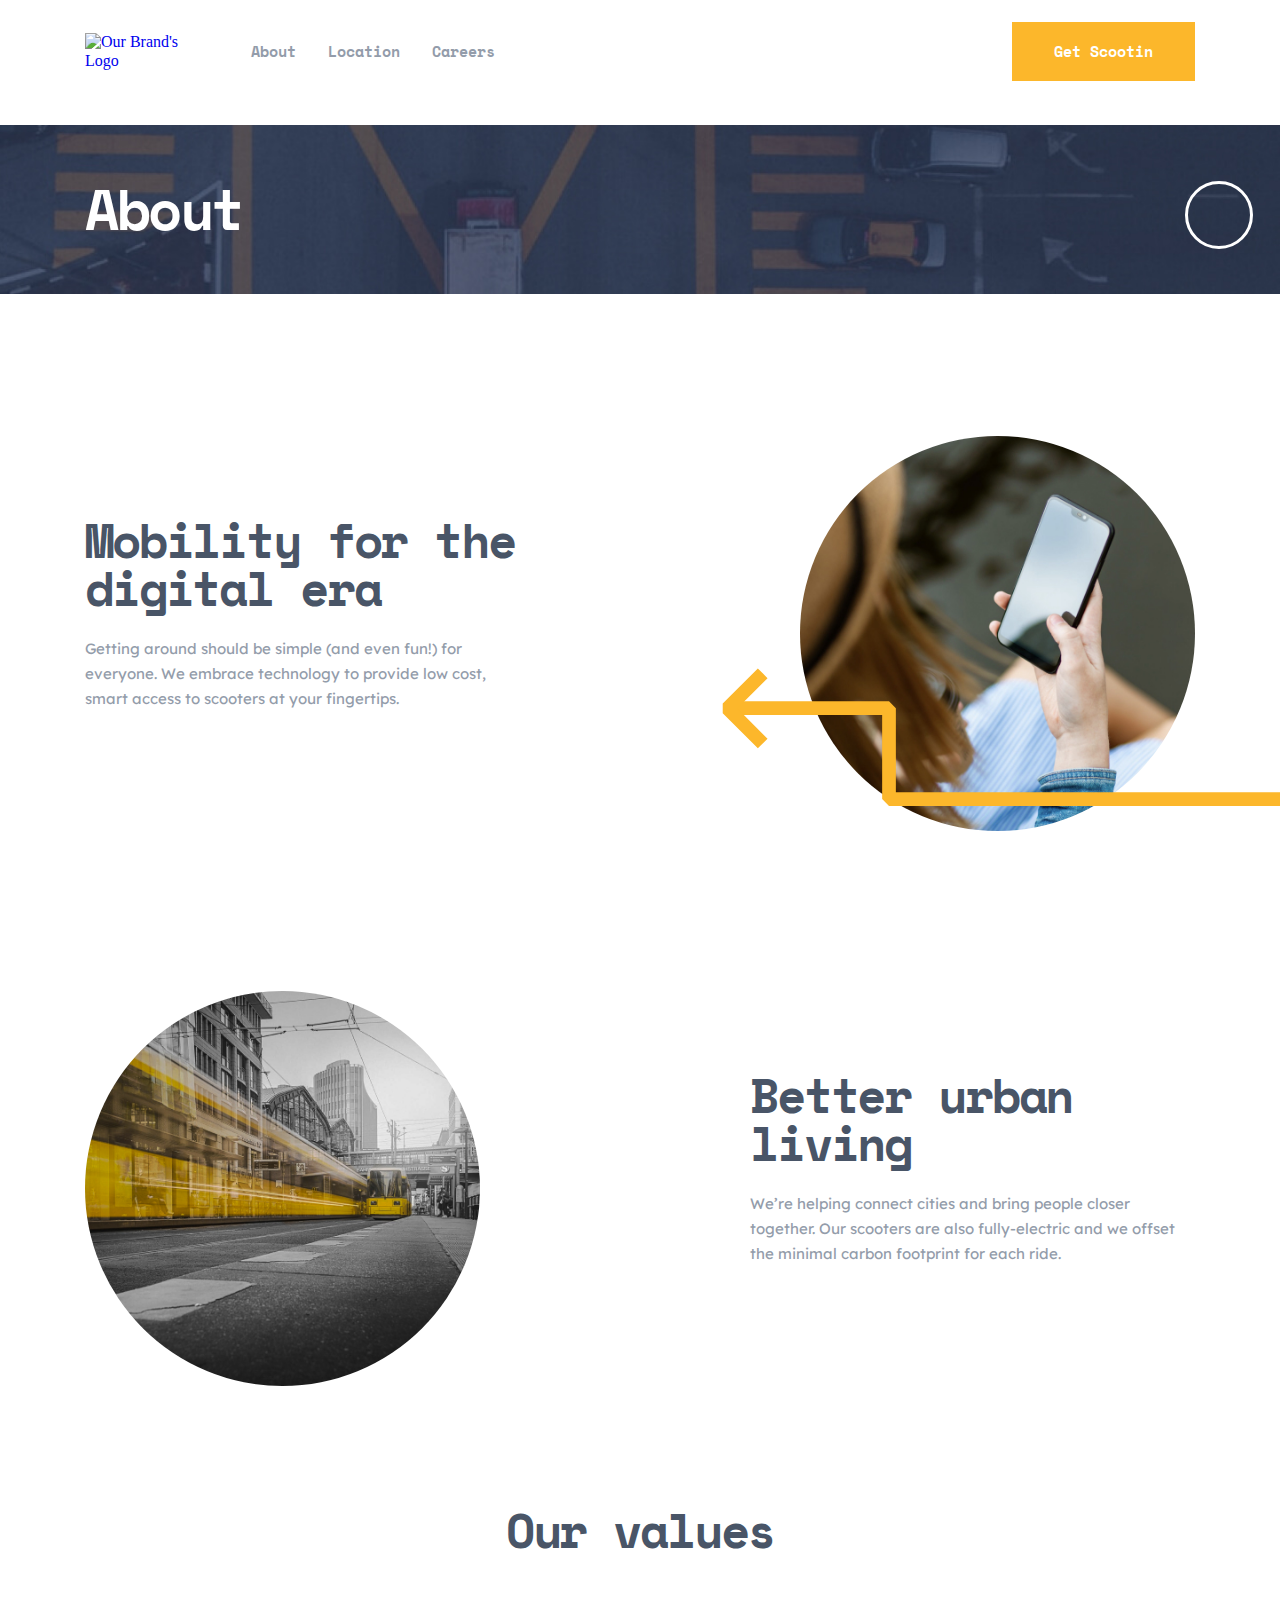
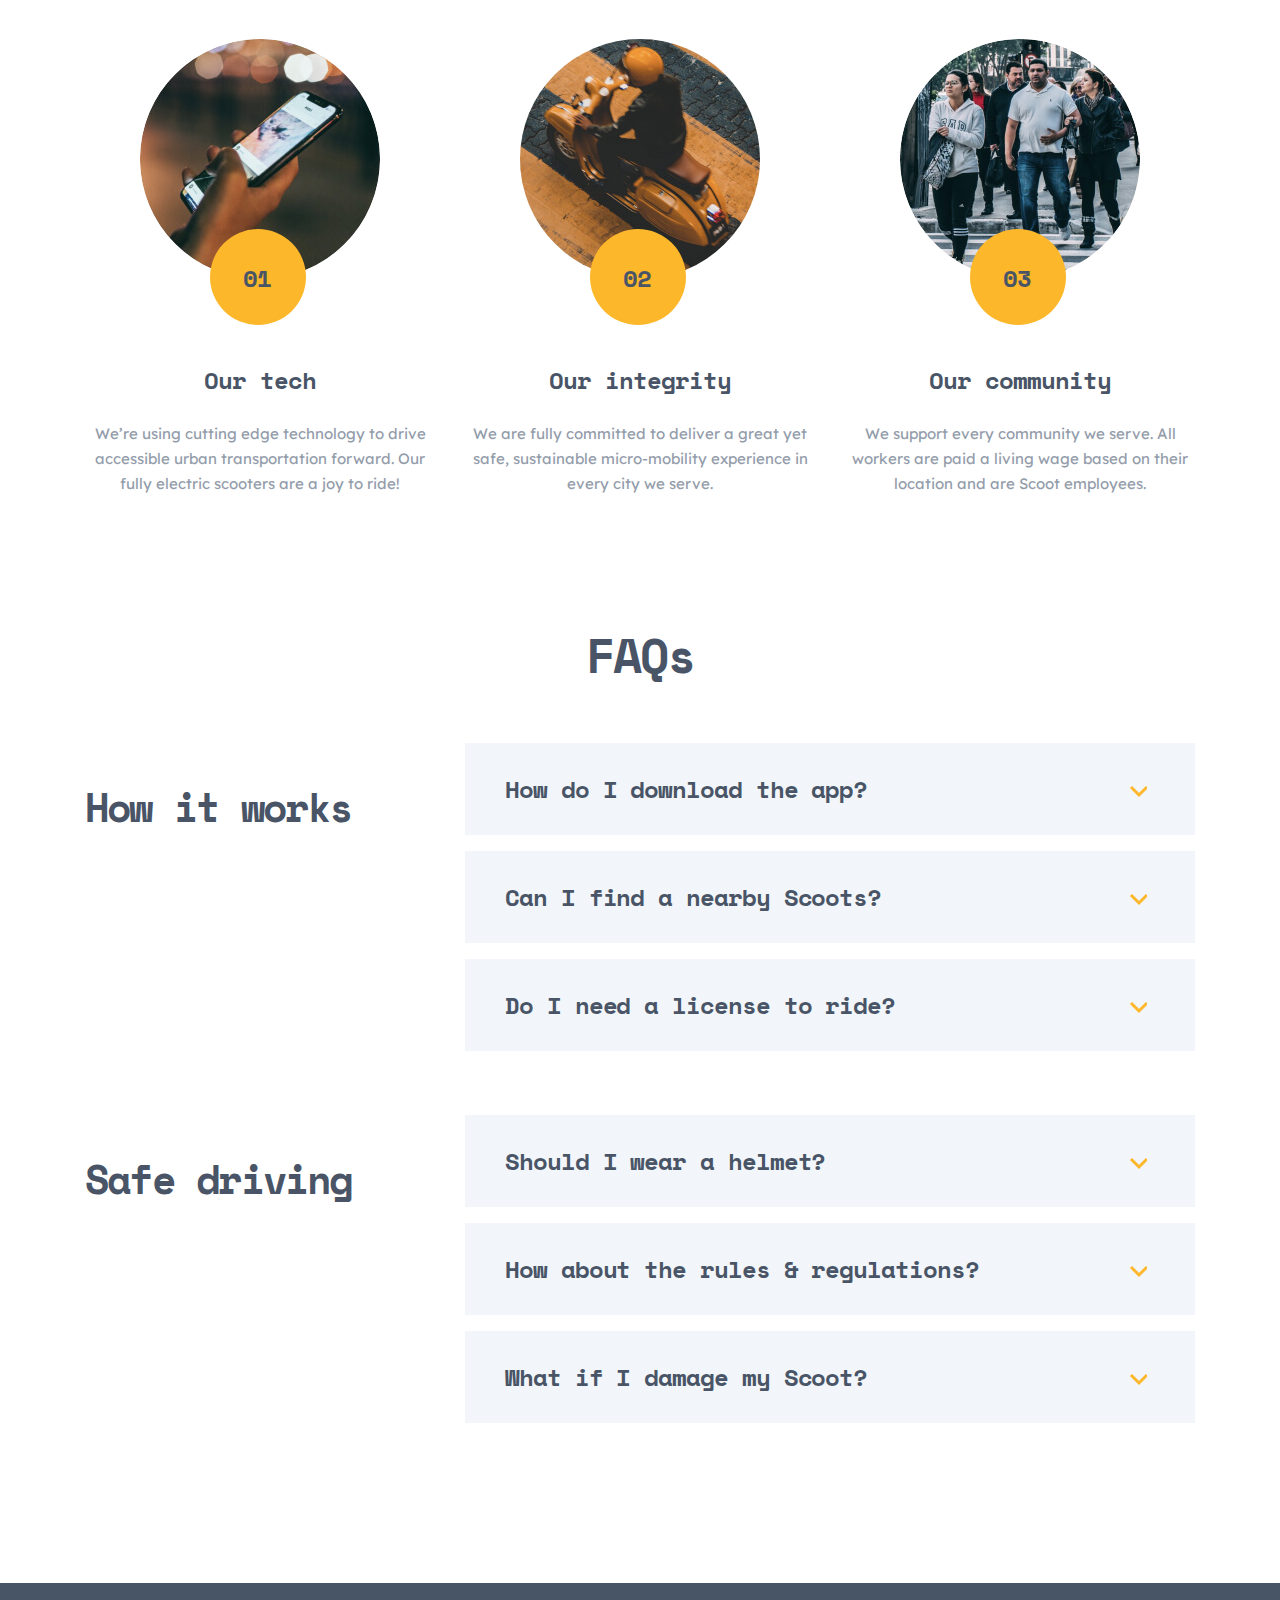
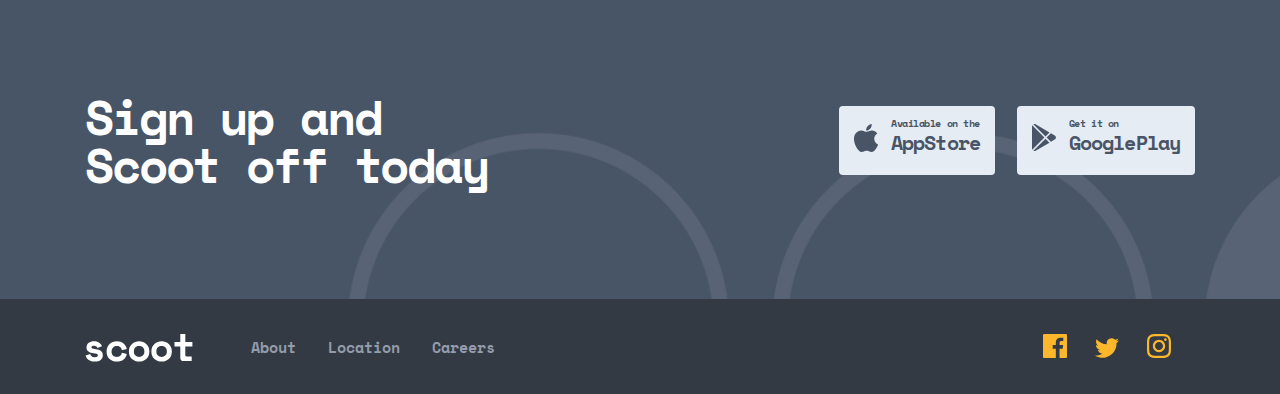
==== commit b0cd9d0a: "add location's map, change item's img and add retina img," ====
--- a/about.html
+++ b/about.html
@@ -6,9 +6,9 @@
     <meta http-equiv="X-UA-Compatible" content="IE=edge">
     <meta name="viewport" content="width=device-width, initial-scale=1.0">
     <title>About Page</title>
-    <link rel="stylesheet" href="./css/normalize.css">
-    <link rel="stylesheet" href="./css/main.css">
-    <!-- <link rel="stylesheet" href="./css/main.min.css"> -->
+    <!-- <link rel="stylesheet" href="./css/normalize.css"> -->
+    <!-- <link rel="stylesheet" href="./css/main.css"> -->
+    <link rel="stylesheet" href="./css/main.min.css">
 </head>
 
 <body>
